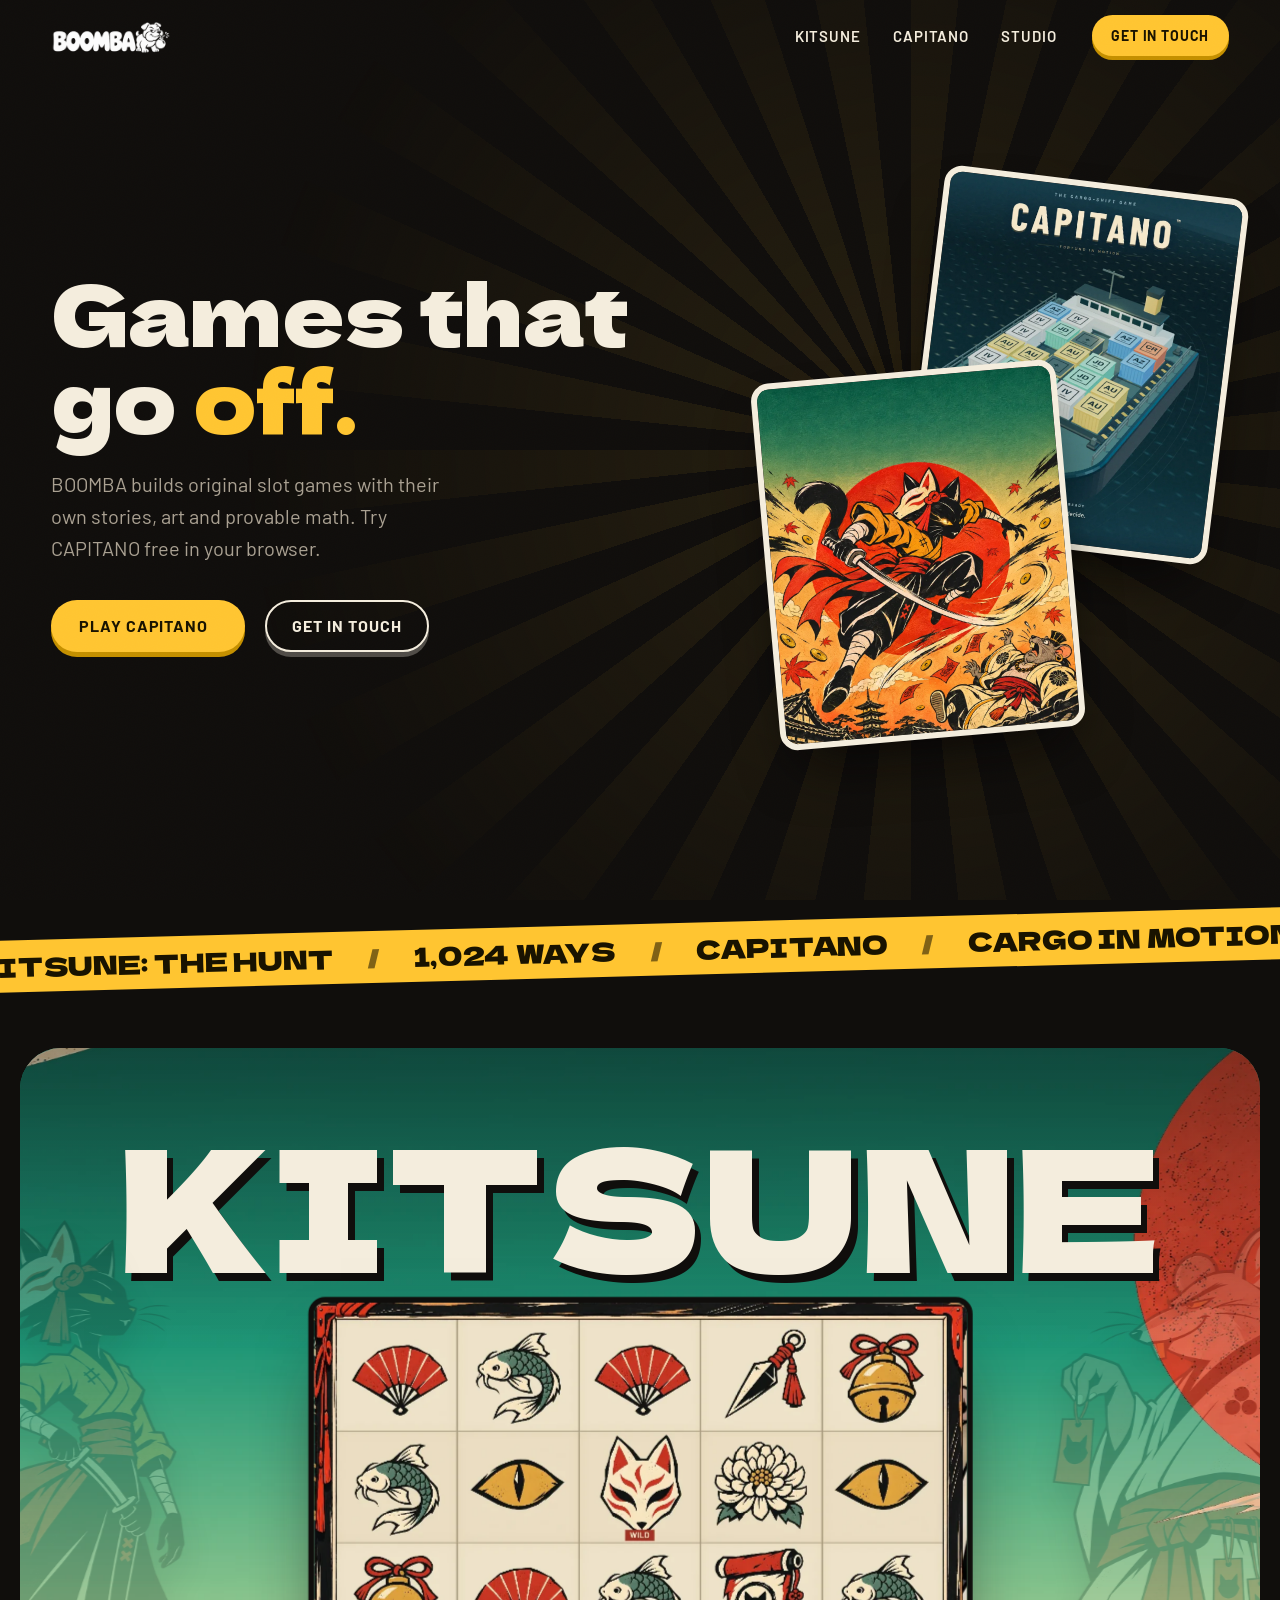
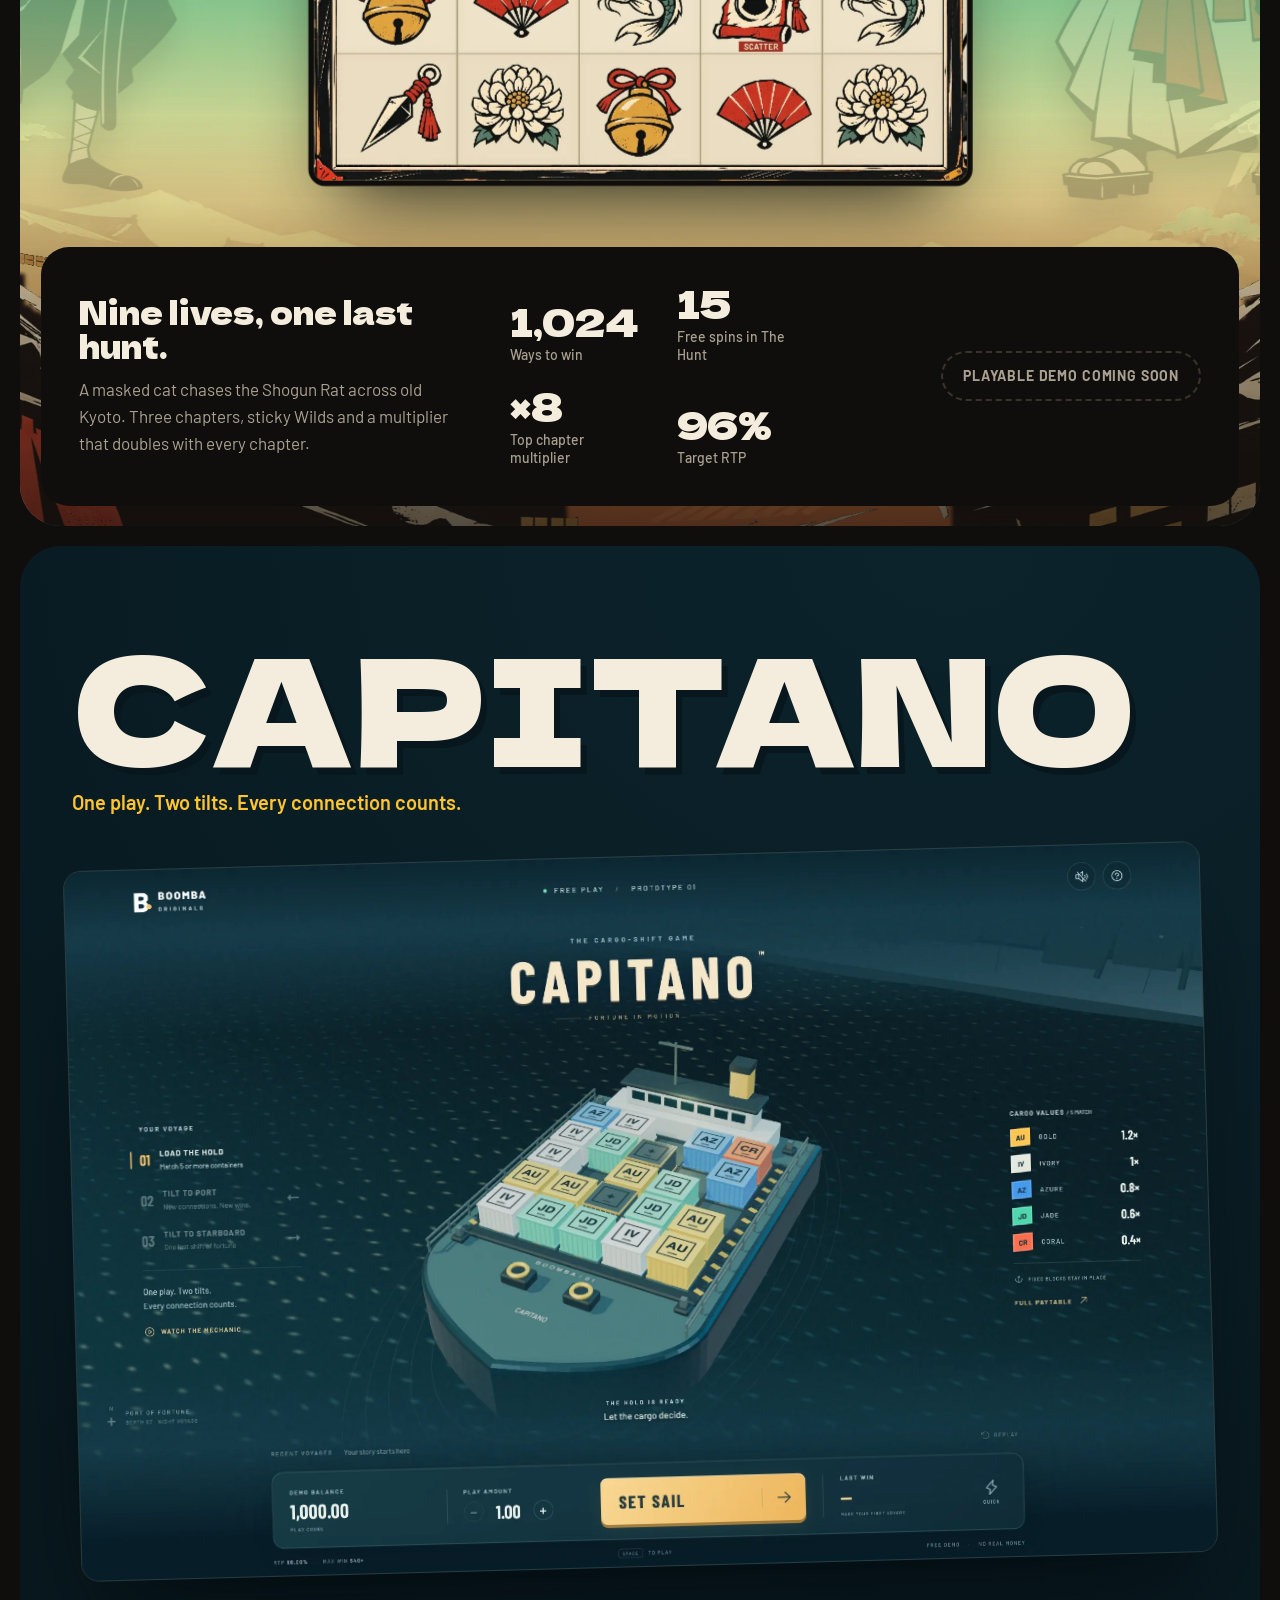
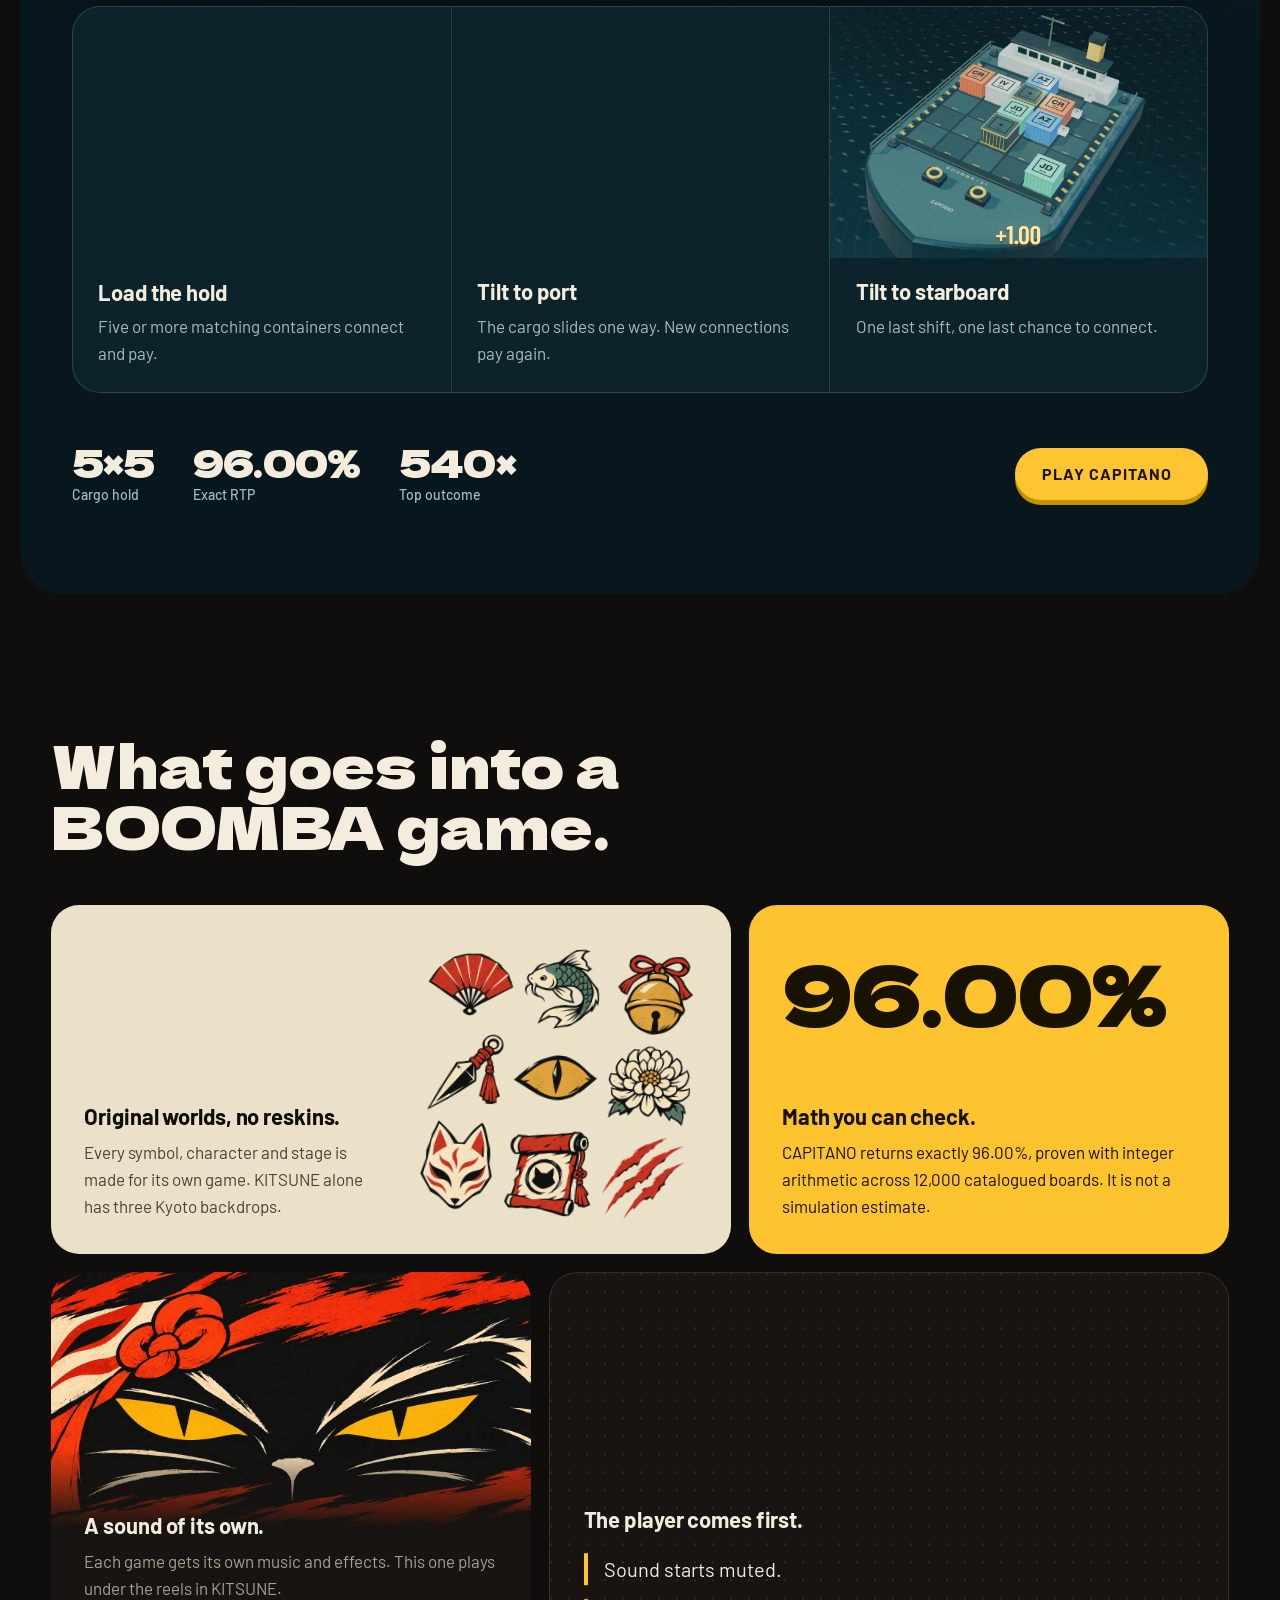
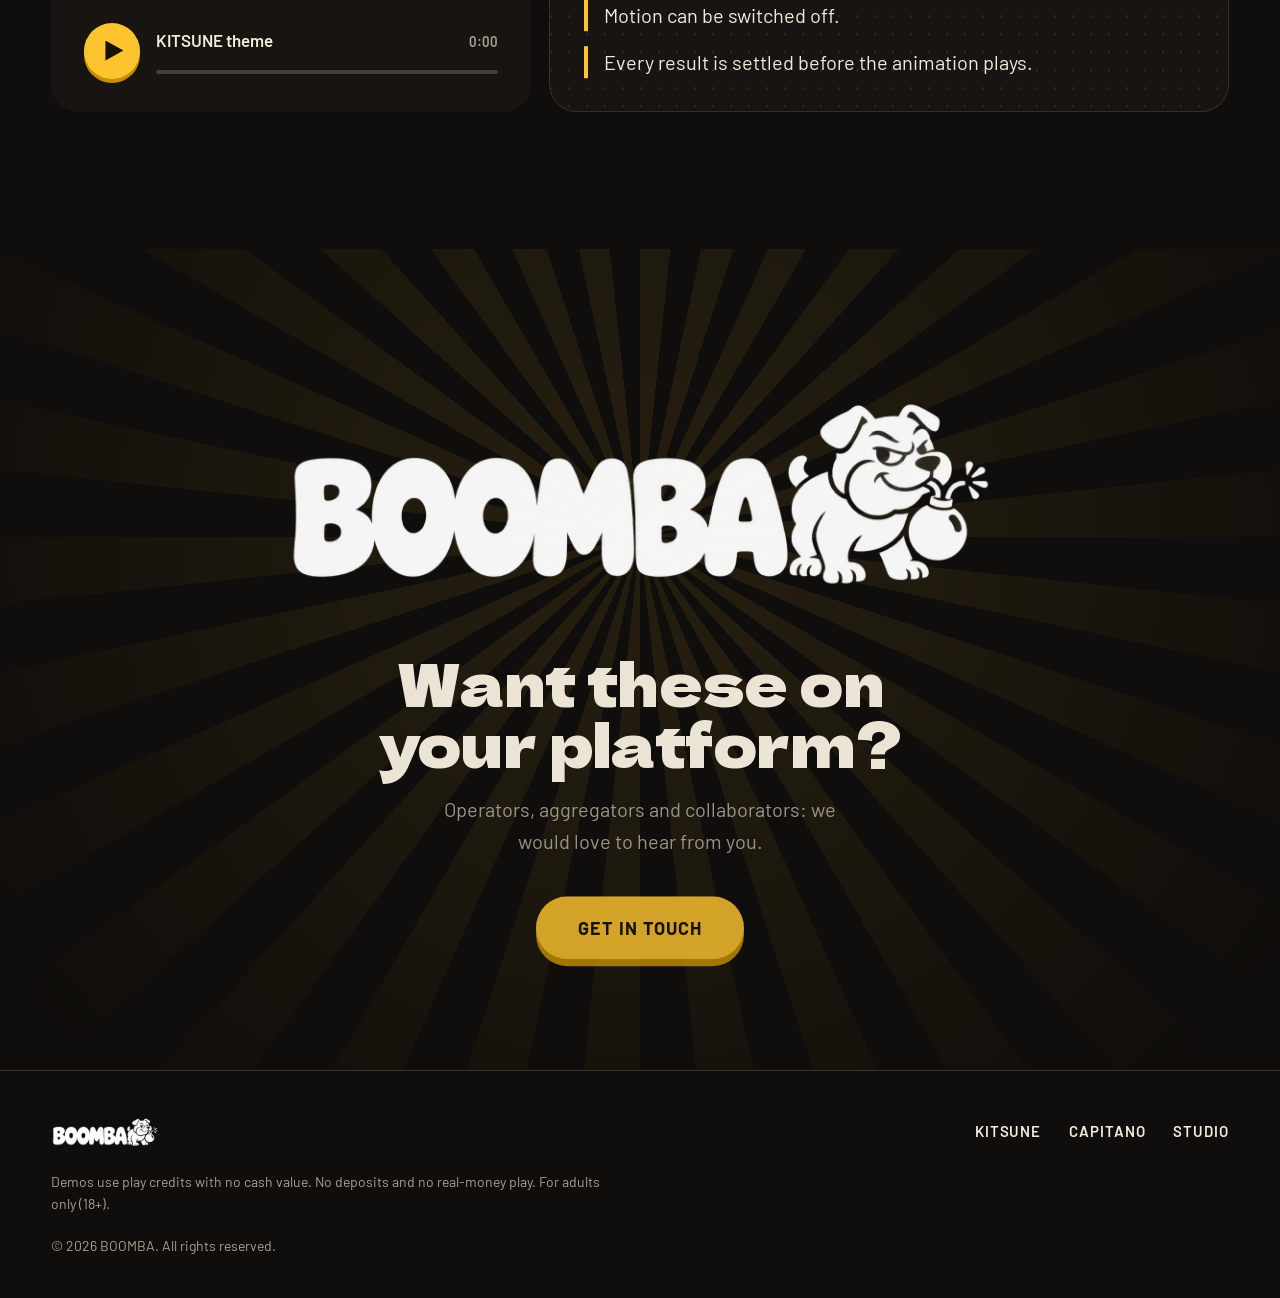
==== index.html @ a44fb2cc "feat: publish BOOMBA studio site" ====
<!doctype html>
<html lang="en">
  <head>
    <meta charset="UTF-8" />
    <meta name="viewport" content="width=device-width, initial-scale=1, viewport-fit=cover" />
    <meta name="theme-color" content="#100e0c" />
    <meta name="color-scheme" content="dark" />
    <title>BOOMBA | Games that go off</title>
    <meta
      name="description"
      content="BOOMBA builds original slot games with their own stories, art and provable math. Play the CAPITANO demo free."
    />
    <meta property="og:type" content="website" />
    <meta property="og:site_name" content="BOOMBA" />
    <meta property="og:title" content="BOOMBA | Games that go off" />
    <meta
      property="og:description"
      content="Original slot games with their own stories, art and provable math. Play the CAPITANO demo free."
    />
    <meta property="og:url" content="https://boombaplay.com/" />
    <meta property="og:image" content="https://boombaplay.com/og.jpg" />
    <meta property="og:image:width" content="1200" />
    <meta property="og:image:height" content="630" />
    <meta property="og:image:alt" content="BOOMBA: Games that go off. Posters for KITSUNE and CAPITANO." />
    <meta name="twitter:card" content="summary_large_image" />
    <link rel="canonical" href="https://boombaplay.com/" />
    <script type="application/ld+json">
      {
        "@context": "https://schema.org",
        "@type": "Organization",
        "name": "BOOMBA",
        "url": "https://boombaplay.com/",
        "logo": "https://boombaplay.com/apple-touch-icon.png",
        "description": "Game studio building original slot games."
      }
    </script>
    <link rel="icon" type="image/png" href="./favicon.png" />
    <link rel="apple-touch-icon" href="./apple-touch-icon.png" />
    <script type="module" crossorigin src="./assets/index-CpXJSJFy.js"></script>
    <link rel="stylesheet" crossorigin href="./assets/index-n6EoSQ8j.css">
  </head>
  <body>
    <a class="skip-link" href="#main">Skip to content</a>
    <div class="nav-sentinel" data-nav-sentinel aria-hidden="true"></div>

    <header class="nav" data-nav>
      <div class="nav__inner">
        <a class="nav__brand" href="#top" aria-label="BOOMBA, back to top">
          <img src="./assets/boomba-logo-sm-Dj_3wAxK.webp" width="560" height="187" alt="" />
        </a>
        <nav class="nav__links" id="nav-links" aria-label="Primary" data-nav-links>
          <a href="#kitsune">KITSUNE</a>
          <a href="#capitano">CAPITANO</a>
          <a href="#studio">Studio</a>
        </nav>
        <a class="btn btn--accent btn--sm nav__cta" href="#contact">Get in touch</a>
        <button
          class="nav__toggle"
          type="button"
          aria-expanded="false"
          aria-controls="nav-links"
          data-nav-toggle
        >
          Menu
        </button>
      </div>
    </header>

    <main id="main">
      <section class="hero" id="top" data-hero>
        <div class="hero__burst" aria-hidden="true"></div>
        <div class="hero__inner">
          <div class="hero__copy">
            <h1 class="hero__title">
              <span class="hero__line">Games that</span>
              <span class="hero__line">go <span class="hero__pop">off.</span></span>
            </h1>
            <p class="hero__sub">
              BOOMBA builds original slot games with their own stories, art and provable math. Try CAPITANO
              free in your browser.
            </p>
            <div class="hero__actions">
              <a class="btn btn--accent" href="./play/capitano.html" target="_blank" rel="noopener" data-demo>
                Play CAPITANO<span class="visually-hidden"> (opens in a new tab)</span>
              </a>
              <a class="btn btn--ghost" href="#contact">Get in touch</a>
            </div>
          </div>

          <div class="hero__stack">
            <div class="poster poster--back" data-depth="24">
              <a class="poster__card" href="#capitano">
                <img
                  src="./assets/capitano-poster-CdlWxH0p.webp"
                  width="960"
                  height="1140"
                  alt="CAPITANO title screen: a cargo ship loaded with coloured containers"
                />
              </a>
            </div>
            <div class="poster poster--front" data-depth="-14">
              <a class="poster__card" href="#kitsune">
                <img
                  src="./assets/kitsune-poster-7y21CAEL.webp"
                  width="900"
                  height="1206"
                  alt="KITSUNE key art: a masked cat ninja leaping at the Shogun Rat"
                  fetchpriority="high"
                />
              </a>
            </div>
          </div>
        </div>
      </section>

      <div class="tape" aria-hidden="true">
        <div class="tape__track">
          <span>KITSUNE: The Hunt</span><span class="tape__sep">/</span> <span>1,024 ways</span
          ><span class="tape__sep">/</span> <span>CAPITANO</span><span class="tape__sep">/</span>
          <span>Cargo in motion</span><span class="tape__sep">/</span> <span>Free demo</span
          ><span class="tape__sep">/</span> <span>No real money</span><span class="tape__sep">/</span>
          <span>KITSUNE: The Hunt</span><span class="tape__sep">/</span> <span>1,024 ways</span
          ><span class="tape__sep">/</span> <span>CAPITANO</span><span class="tape__sep">/</span>
          <span>Cargo in motion</span><span class="tape__sep">/</span> <span>Free demo</span
          ><span class="tape__sep">/</span> <span>No real money</span><span class="tape__sep">/</span>
        </div>
      </div>

      <section class="panel duel" id="kitsune" aria-labelledby="kitsune-title" data-duel>
        <img
          class="duel__bg"
          data-duel-bg
          src="./assets/kitsune-rooftops-HgfJ6Gmw.webp"
          width="2688"
          height="1520"
          alt=""
          loading="lazy"
          decoding="async"
        />
        <div class="duel__inner">
          <h2 class="duel__title" id="kitsune-title">KITSUNE</h2>

          <div class="duel__arena">
            <img
              class="duel__fighter duel__fighter--cat"
              data-duel-cat
              src="./assets/kitsune-cat-CVyQRSZG.webp"
              width="1020"
              height="1536"
              alt="A black cat in a fox mask with one paw on a sheathed katana"
              loading="lazy"
              decoding="async"
            />
            <img
              class="duel__board"
              data-duel-board
              src="./assets/kitsune-reels-ofip0s0e.webp"
              width="1245"
              height="912"
              alt="KITSUNE reels: a five by four grid of fans, koi, bells, kunai, chrysanthemums and a fox mask Wild"
              loading="lazy"
              decoding="async"
            />
            <img
              class="duel__fighter duel__fighter--rat"
              data-duel-rat
              src="./assets/kitsune-rat-JA20Vm4g.webp"
              width="1020"
              height="1536"
              alt="The Shogun Rat in white robes, holding a fan and a stolen talisman"
              loading="lazy"
              decoding="async"
            />
          </div>

          <div class="duel__copy">
            <div class="duel__story">
              <p class="duel__tag">Nine lives, one last hunt.</p>
              <p class="duel__body">
                A masked cat chases the Shogun Rat across old Kyoto. Three chapters, sticky Wilds and a
                multiplier that doubles with every chapter.
              </p>
            </div>
            <dl class="facts">
              <div class="fact">
                <dt>Ways to win</dt>
                <dd>1,024</dd>
              </div>
              <div class="fact">
                <dt>Free spins in The Hunt</dt>
                <dd>15</dd>
              </div>
              <div class="fact">
                <dt>Top chapter multiplier</dt>
                <dd>&times;8</dd>
              </div>
              <div class="fact">
                <dt>Target RTP</dt>
                <dd>96%</dd>
              </div>
            </dl>
            <!-- The KITSUNE demo is withheld until its display fonts are licensed; see scripts/assemble-site.ts. -->
            <p class="duel__soon">Playable demo coming soon</p>
          </div>
        </div>
      </section>

      <section class="panel cargo" id="capitano" aria-labelledby="capitano-title">
        <div class="cargo__inner">
          <header class="cargo__head">
            <h2 class="cargo__title" id="capitano-title">CAPITANO</h2>
            <p class="cargo__tag">One play. Two tilts. Every connection counts.</p>
          </header>

          <figure class="cargo__screen" data-rock>
            <img
              src="./assets/capitano-play-D4RAH_pr.webp"
              width="2000"
              height="1250"
              alt="CAPITANO game screen: a cargo ship carrying a five by five grid of coloured containers"
              loading="lazy"
              decoding="async"
            />
          </figure>

          <ol class="route" data-reveal>
            <li class="route__stop">
              <img
                src="./assets/capitano-load-Ca8-J8Dy.webp"
                width="1260"
                height="840"
                alt="CAPITANO after loading: the hold full of coloured containers"
                loading="lazy"
                decoding="async"
              />
              <div class="route__text">
                <h3>Load the hold</h3>
                <p>Five or more matching containers connect and pay.</p>
              </div>
            </li>
            <li class="route__stop">
              <img
                src="./assets/capitano-port-DysAyyCK.webp"
                width="1260"
                height="840"
                alt="CAPITANO tilted to port: the remaining containers have slid to one side"
                loading="lazy"
                decoding="async"
              />
              <div class="route__text">
                <h3>Tilt to port</h3>
                <p>The cargo slides one way. New connections pay again.</p>
              </div>
            </li>
            <li class="route__stop">
              <img
                src="./assets/capitano-starboard-Dx4o3IVy.webp"
                width="1260"
                height="840"
                alt="CAPITANO tilted to starboard: the containers have slid to the other side"
                loading="lazy"
                decoding="async"
              />
              <div class="route__text">
                <h3>Tilt to starboard</h3>
                <p>One last shift, one last chance to connect.</p>
              </div>
            </li>
          </ol>

          <div class="cargo__foot">
            <dl class="facts">
              <div class="fact">
                <dt>Cargo hold</dt>
                <dd>5&times;5</dd>
              </div>
              <div class="fact">
                <dt>Exact RTP</dt>
                <dd>96.00%</dd>
              </div>
              <div class="fact">
                <dt>Top outcome</dt>
                <dd>540&times;</dd>
              </div>
            </dl>
            <a class="btn btn--accent" href="./play/capitano.html" target="_blank" rel="noopener" data-demo>
              Play CAPITANO<span class="visually-hidden"> (opens in a new tab)</span>
            </a>
          </div>
        </div>
      </section>

      <section class="studio" id="studio" aria-labelledby="studio-title">
        <div class="studio__inner">
          <h2 class="section-title" id="studio-title" data-reveal>What goes into a BOOMBA game.</h2>

          <div class="bento">
            <article class="cell cell--worlds" data-reveal>
              <div class="cell__text">
                <h3>Original worlds, no reskins.</h3>
                <p>
                  Every symbol, character and stage is made for its own game. KITSUNE alone has three Kyoto
                  backdrops.
                </p>
              </div>
              <img
                class="cell__art"
                src="./assets/kitsune-symbols-BleeSr_m.webp"
                width="1152"
                height="1152"
                alt="Nine KITSUNE symbols: fan, koi, bell, kunai, cat eye, chrysanthemum, fox mask, scroll and claw marks"
                loading="lazy"
                decoding="async"
              />
            </article>

            <article class="cell cell--math" data-reveal>
              <p class="cell__figure">96.00%</p>
              <h3>Math you can check.</h3>
              <p>
                CAPITANO returns exactly 96.00%, proven with integer arithmetic across 12,000 catalogued
                boards. It is not a simulation estimate.
              </p>
            </article>

            <article class="cell cell--sound" data-reveal>
              <img
                class="cell__bg"
                src="./assets/kitsune-eyes-TnIhPaSi.webp"
                width="1600"
                height="686"
                alt=""
                loading="lazy"
                decoding="async"
              />
              <div class="cell__text">
                <h3>A sound of its own.</h3>
                <p>Each game gets its own music and effects. This one plays under the reels in KITSUNE.</p>
                <div class="player" data-player data-state="idle">
                  <button
                    class="player__toggle"
                    type="button"
                    aria-label="Play the KITSUNE theme"
                    data-player-toggle
                  >
                    <span class="player__glyph" aria-hidden="true"></span>
                  </button>
                  <div class="player__meta">
                    <span>KITSUNE theme</span>
                    <span class="player__time" data-player-time>0:00</span>
                  </div>
                  <div class="player__bar" aria-hidden="true">
                    <span class="player__fill" data-player-fill></span>
                  </div>
                </div>
                <p class="visually-hidden" role="status" data-player-status></p>
              </div>
            </article>

            <article class="cell cell--player" data-reveal>
              <h3>The player comes first.</h3>
              <ul class="pledges">
                <li>Sound starts muted.</li>
                <li>Motion can be switched off.</li>
                <li>Every result is settled before the animation plays.</li>
              </ul>
            </article>
          </div>
        </div>
      </section>

      <section class="contact" id="contact" aria-labelledby="contact-title">
        <div class="contact__burst" aria-hidden="true"></div>
        <div class="contact__inner">
          <img
            class="contact__logo"
            src="./assets/boomba-logo-Bvv2R9Ec.webp"
            width="1500"
            height="500"
            alt="BOOMBA"
            loading="lazy"
            decoding="async"
            data-reveal
          />
          <h2 class="contact__title" id="contact-title" data-reveal>Want these on your platform?</h2>
          <p class="contact__sub" data-reveal>
            Operators, aggregators and collaborators: we would love to hear from you.
          </p>
          <!-- TODO: add the studio address after "mailto:" once the domain mailbox exists. -->
          <a class="btn btn--accent btn--lg" href="mailto:?subject=Hello%20BOOMBA" data-reveal
            >Get in touch</a
          >
        </div>
      </section>
    </main>

    <footer class="footer">
      <div class="footer__inner">
        <img
          class="footer__logo"
          src="./assets/boomba-logo-sm-Dj_3wAxK.webp"
          width="560"
          height="187"
          alt="BOOMBA"
          loading="lazy"
          decoding="async"
        />
        <nav class="footer__links" aria-label="Footer">
          <a href="#kitsune">KITSUNE</a>
          <a href="#capitano">CAPITANO</a>
          <a href="#studio">Studio</a>
        </nav>
        <p class="footer__legal">
          Demos use play credits with no cash value. No deposits and no real-money play. For adults only
          (18+).
        </p>
        <p class="footer__copy">&copy; 2026 BOOMBA. All rights reserved.</p>
      </div>
    </footer>

    <dialog class="age-gate" aria-labelledby="age-gate-title" data-age-gate>
      <form class="age-gate__body" method="dialog">
        <h2 class="age-gate__title" id="age-gate-title">Are you 18 or older?</h2>
        <p>
          The demos are slot games. They use play credits only, with no deposits and no cash prizes, but they
          are made for adults.
        </p>
        <div class="age-gate__actions">
          <button class="btn btn--accent" value="yes" data-age-confirm>Yes, I am 18+</button>
          <button class="btn btn--ghost" value="no">No, go back</button>
        </div>
      </form>
    </dialog>

  </body>
</html>
---- assets/index-n6EoSQ8j.css ----
@font-face{font-family:Dela Gothic One;font-style:normal;font-display:swap;font-weight:400;src:url(./dela-gothic-one-latin-400-normal-AgyGD05y.woff2)format("woff2"),url(./dela-gothic-one-latin-400-normal-qxqiosUh.woff)format("woff")}@font-face{font-family:Barlow;font-style:normal;font-display:swap;font-weight:400;src:url(./barlow-latin-400-normal-qiz4-Cze.woff2)format("woff2"),url(./barlow-latin-400-normal-fsAxiSwU.woff)format("woff")}@font-face{font-family:Barlow;font-style:normal;font-display:swap;font-weight:500;src:url(./barlow-latin-500-normal-BPAOfeC8.woff2)format("woff2"),url(./barlow-latin-500-normal-C1h8hMer.woff)format("woff")}@font-face{font-family:Barlow;font-style:normal;font-display:swap;font-weight:600;src:url(./barlow-latin-600-normal-DILqtrty.woff2)format("woff2"),url(./barlow-latin-600-normal-CNwfPWQD.woff)format("woff")}@font-face{font-family:Barlow;font-style:normal;font-display:swap;font-weight:700;src:url(./barlow-latin-700-normal-A9pxMQ4z.woff2)format("woff2"),url(./barlow-latin-700-normal-__SGTsZ1.woff)format("woff")}:root{--lightningcss-light: ;--lightningcss-dark:initial;color-scheme:dark;--ink-950:#100e0c;--ink-900:#181512;--ink-800:#231f1a;--ink-700:#39332b;--paper:#f4eddd;--paper-deep:#ece2c9;--muted:#a9a091;--accent:#ffc531;--accent-deep:#c48f00;--on-accent:#191300;--cargo-950:#07171d;--cargo-900:#0c232b;--cargo-line:#b9d6d72e;--cargo-muted:#a3bcc2;--font-display:"Dela Gothic One", "Arial Black", Impact, sans-serif;--font-body:Barlow, "Helvetica Neue", Arial, sans-serif;--text-hero:clamp(2.75rem, 1rem + 5.4vw, 5.9rem);--text-title:clamp(2.5rem, 1rem + 6vw, 6.5rem);--text-section:clamp(2rem, 1.2rem + 3.2vw, 3.75rem);--text-lead:clamp(1.0625rem, 1rem + .35vw, 1.25rem);--text-body:1.0625rem;--text-small:.875rem;--radius-panel:clamp(24px, 3.2vw, 44px);--radius-card:28px;--radius-media:18px;--radius-pill:999px;--gutter:clamp(16px, 4vw, 56px);--max-width:1320px;--space-section:clamp(4.5rem, 3rem + 7vw, 9rem);--nav-height:72px;--ease-out:cubic-bezier(.16, 1, .3, 1);--duration-fast:.16s;--duration-normal:.32s;--z-raised:2;--z-menu:40;--z-nav:50;--z-grain:60;--z-skip:70}*,:before,:after{box-sizing:border-box}html{scroll-behavior:smooth;scroll-padding-top:calc(var(--nav-height) + 12px);-webkit-text-size-adjust:100%}body{background:var(--ink-950);min-height:100dvh;color:var(--paper);font-family:var(--font-body);font-size:var(--text-body);-webkit-font-smoothing:antialiased;text-rendering:optimizelegibility;margin:0;line-height:1.6}body:after{content:"";z-index:var(--z-grain);pointer-events:none;opacity:.07;mix-blend-mode:soft-light;background-image:url("data:image/svg+xml,%3Csvg xmlns='http://www.w3.org/2000/svg' width='220' height='220'%3E%3Cfilter id='n'%3E%3CfeTurbulence type='fractalNoise' baseFrequency='0.9' numOctaves='2' stitchTiles='stitch'/%3E%3C/filter%3E%3Crect width='100%25' height='100%25' filter='url(%23n)'/%3E%3C/svg%3E");position:fixed;inset:0}main{overflow-x:clip}img{max-width:100%;height:auto;display:block}h1,h2,h3,p,dl,dd,ol,ul,figure{margin:0}ol,ul{padding:0;list-style:none}h1,h2{font-family:var(--font-display);letter-spacing:-.01em;text-wrap:balance;font-weight:400;line-height:1.02}h3{font-family:var(--font-body);letter-spacing:-.005em;font-size:1.375rem;font-weight:700;line-height:1.2}a{color:inherit}:focus-visible{outline:3px solid var(--accent);outline-offset:3px;border-radius:6px}::selection{background:var(--accent);color:var(--on-accent)}.visually-hidden{clip-path:inset(50%);white-space:nowrap;width:1px;height:1px;position:absolute;overflow:hidden}.skip-link{z-index:var(--z-skip);border-radius:var(--radius-pill);background:var(--accent);color:var(--on-accent);padding:.75em 1.25em;font-weight:700;text-decoration:none;position:fixed;top:12px;left:12px;transform:translateY(-200%)}.skip-link:focus-visible{transform:none}.panel{border-radius:var(--radius-panel);isolation:isolate;margin-inline:clamp(8px,1.6vw,24px);position:relative;overflow:clip}.section-title{font-size:var(--text-section);max-width:16ch}@media (prefers-reduced-motion:reduce){html{scroll-behavior:auto}*,:before,:after{transition-duration:.01ms!important;animation-duration:.01ms!important;animation-iteration-count:1!important}}.btn{--btn-edge:5px;border-radius:var(--radius-pill);font-family:var(--font-body);letter-spacing:.06em;text-transform:uppercase;white-space:nowrap;cursor:pointer;transition:translate var(--duration-fast) var(--ease-out), box-shadow var(--duration-fast) var(--ease-out), background-color var(--duration-fast) var(--ease-out);border:2px solid #0000;justify-content:center;align-items:center;gap:.55em;padding:1em 1.6em;font-size:1rem;font-weight:700;line-height:1;text-decoration:none;display:inline-flex}.btn--accent{background:var(--accent);color:var(--on-accent);box-shadow:0 var(--btn-edge) 0 var(--accent-deep)}.btn--ghost{border-color:var(--paper);color:var(--paper);box-shadow:0 var(--btn-edge) 0 #f4eddd47;background:0 0}.btn--sm{--btn-edge:4px;padding:.8em 1.25em;font-size:.875rem}.btn--lg{--btn-edge:7px;padding:1.15em 2.2em;font-size:1.125rem}@media (hover:hover){.btn:hover{translate:0 -2px}.btn--accent:hover{box-shadow:0 calc(var(--btn-edge) + 2px) 0 var(--accent-deep)}.btn--ghost:hover{box-shadow:0 calc(var(--btn-edge) + 2px) 0 #f4eddd47;background:#f4eddd14}}.btn:active{translate:0 calc(var(--btn-edge) - 1px);box-shadow:0 1px 0 var(--accent-deep)}.btn--ghost:active{box-shadow:0 1px #f4eddd47}.facts{flex-wrap:wrap;gap:1.25rem clamp(1.25rem,3vw,2.75rem);display:flex}.fact{flex-direction:column-reverse;gap:.35rem;display:flex}.fact dd{font-family:var(--font-display);letter-spacing:-.02em;font-size:clamp(1.625rem,1.2rem + 1.4vw,2.5rem);line-height:1}.fact dt{max-width:14ch;color:var(--muted);font-size:var(--text-small);font-weight:500;line-height:1.3}.hero__burst,.contact__burst{aspect-ratio:1;pointer-events:none;background:repeating-conic-gradient(from 0deg, #ffc53116 0 6deg, transparent 6deg 12deg);animation:140s linear infinite burst-spin;position:absolute;-webkit-mask-image:radial-gradient(closest-side,#000 15%,#0000 100%);mask-image:radial-gradient(closest-side,#000 15%,#0000 100%)}@keyframes burst-spin{to{rotate:360deg}}.nav-sentinel{width:1px;height:32px;position:absolute;top:0;left:0}.nav{z-index:var(--z-nav);height:var(--nav-height);transition:background-color var(--duration-normal) var(--ease-out), border-color var(--duration-normal) var(--ease-out);border-bottom:1px solid #0000;position:fixed;inset:0 0 auto}.nav.is-stuck,.nav[data-open]{border-bottom-color:var(--ink-700);-webkit-backdrop-filter:blur(14px);background:#100e0ce6}.nav__inner{height:100%;max-width:var(--max-width);padding-inline:var(--gutter);align-items:center;gap:1rem;margin-inline:auto;display:flex}.nav__brand{border-radius:8px;flex:none}.nav__brand img{width:auto;height:40px}.nav__links{gap:clamp(1.25rem,2.5vw,2.25rem);margin-left:auto;display:flex}.nav__links a,.footer__links a{letter-spacing:.06em;text-transform:uppercase;padding-block:.5rem;font-size:.9375rem;font-weight:600;text-decoration:none;position:relative}.nav__links a:after,.footer__links a:after{content:"";background:var(--accent);transform-origin:0;height:2px;transition:scale var(--duration-normal) var(--ease-out);position:absolute;inset:auto 0 .2rem;scale:0 1}@media (hover:hover){.nav__links a:hover:after,.footer__links a:hover:after{scale:1}}.nav__cta{margin-left:clamp(.25rem,1.5vw,1.25rem)}.nav__toggle{border:2px solid var(--ink-700);border-radius:var(--radius-pill);min-width:5.25rem;height:44px;color:var(--paper);font-family:var(--font-body);letter-spacing:.06em;text-transform:uppercase;cursor:pointer;background:0 0;place-items:center;padding:0 1rem;font-size:.875rem;font-weight:700;display:none}@media (width<=820px){.nav__links{z-index:var(--z-menu);padding:.25rem var(--gutter) 1.5rem;border-bottom:1px solid var(--ink-700);background:var(--ink-950);visibility:hidden;opacity:0;transition:opacity var(--duration-normal) var(--ease-out), translate var(--duration-normal) var(--ease-out), visibility 0s linear var(--duration-normal);flex-direction:column;gap:0;margin:0;position:absolute;inset:100% 0 auto;translate:0 -8px}.nav[data-open] .nav__links{visibility:visible;opacity:1;transition-delay:0s;translate:0}.nav__links a{border-bottom:1px solid var(--ink-800);font-family:var(--font-display);letter-spacing:0;text-transform:none;padding-block:1rem;font-size:1.625rem;font-weight:400}.nav__links a:after{content:none}.nav__cta{margin-left:auto}.nav__toggle{visibility:hidden;display:grid}.js .nav__toggle{visibility:visible}}@media (width<=400px){.nav__cta{display:none}.nav__toggle{margin-left:auto}}.hero{min-height:100dvh;padding-block:calc(var(--nav-height) + 24px) clamp(3rem, 6vw, 5rem);align-items:center;display:grid;position:relative;overflow:clip}.hero__burst{width:min(150vmin,1500px);top:50%;right:-34vmin;translate:0 -50%}.hero__inner{width:100%;max-width:var(--max-width);padding-inline:var(--gutter);grid-template-columns:minmax(0,7fr) minmax(0,5fr);align-items:center;gap:clamp(2rem,5vw,5rem);margin-inline:auto;display:grid;position:relative}.hero__title{font-size:var(--text-hero)}.hero__line{animation:hero-rise .9s var(--ease-out) backwards;display:block}.hero__line:nth-child(2){animation-delay:80ms}.hero__pop{color:var(--accent)}.hero__sub{max-width:36ch;color:var(--muted);font-size:var(--text-lead);animation:hero-rise .9s var(--ease-out) .18s backwards;margin-top:1.75rem}.hero__actions{animation:hero-rise .9s var(--ease-out) .26s backwards;flex-wrap:wrap;gap:1.1rem 1.25rem;margin-top:2.25rem;display:flex}.hero__stack{aspect-ratio:5/6;justify-self:center;width:100%;max-width:520px;position:relative}.poster{width:66%;animation:poster-drop 1s var(--ease-out) backwards;position:absolute}.poster--back{animation-delay:.12s;top:0;right:0}.poster--front{z-index:var(--z-raised);animation-delay:.26s;bottom:0;left:0}.poster__card{aspect-ratio:5/6;border:6px solid var(--paper);border-radius:var(--radius-media);background:var(--ink-800);transition:rotate var(--duration-normal) var(--ease-out), translate var(--duration-normal) var(--ease-out);display:block;overflow:hidden;rotate:-5deg;box-shadow:0 32px 60px -22px #050403d9}.poster--back .poster__card{rotate:7deg}.poster__card img{object-fit:cover;width:100%;height:100%}@media (hover:hover){.poster__card:hover{translate:0 -10px;rotate:-2deg}.poster--back .poster__card:hover{rotate:4deg}}@keyframes hero-rise{0%{opacity:0;translate:0 28px}}@keyframes poster-drop{0%{opacity:0;translate:0 64px;scale:.92}}@media (width<=900px){.hero{min-height:0}.hero__inner{grid-template-columns:minmax(0,1fr);gap:3rem}.hero__title{font-size:clamp(2.25rem,11.8vw,5.5rem)}.hero__burst{top:auto;bottom:-30vmin;right:-50vmin;translate:none}.hero__stack{max-width:420px}}.tape{z-index:var(--z-raised);background:var(--accent);color:var(--on-accent);margin-block:clamp(.5rem,2vw,1.5rem) clamp(2.5rem,6vw,4.5rem);padding-block:.8rem;position:relative;overflow:hidden;rotate:-1.5deg;scale:1.04 1}.tape__track{width:max-content;font-family:var(--font-display);text-transform:uppercase;white-space:nowrap;align-items:center;font-size:clamp(1.0625rem,.9rem + .9vw,1.625rem);line-height:1;animation:38s linear infinite tape-run;display:flex}.tape__track>*{margin-right:clamp(1.25rem,2.5vw,2.25rem)}.tape__sep{opacity:.55}.tape:hover .tape__track{animation-play-state:paused}@keyframes tape-run{to{translate:-50%}}.duel{color:var(--paper);background:#1c6f5f;padding-block:clamp(3rem,6vw,5rem) clamp(8px,1.6vw,24px)}.duel__bg{z-index:-2;object-fit:cover;width:100%;height:100%;position:absolute;inset:0}.duel:after{content:"";z-index:-1;pointer-events:none;background:linear-gradient(#100e0c66,#0000 28% 62%,#100e0cb3);position:absolute;inset:0}.duel__inner{max-width:calc(var(--max-width) + 2 * var(--gutter));justify-items:center;margin-inline:auto;padding-inline:clamp(8px,1.6vw,24px);display:grid}.duel__title{letter-spacing:.01em;text-shadow:.04em .045em 0 var(--ink-950);font-size:clamp(3rem,.5rem + 12.5vw,13rem);line-height:.9}.duel__arena{width:min(100%,46vw + 120px,780px);margin-top:clamp(-1.25rem,-1.2vw,-.375rem);position:relative}.duel__board{border:6px solid var(--ink-950);border-radius:var(--radius-media);width:100%;position:relative;box-shadow:0 44px 80px -34px #100e0ce6}.duel__fighter{z-index:var(--z-raised);pointer-events:none;filter:drop-shadow(0 18px 16px #100e0c73);width:auto;max-width:none;height:112%;position:absolute;bottom:-4%}.duel__fighter--cat{margin-right:-14%;right:100%}.duel__fighter--rat{margin-left:-14%;left:100%}.duel__copy{z-index:var(--z-raised);border-radius:var(--radius-card);background:var(--ink-950);grid-template-columns:minmax(0,5fr) minmax(0,5fr) auto;align-items:center;gap:1.75rem clamp(1.5rem,3vw,3rem);width:100%;margin-top:clamp(2rem,5vw,4rem);padding:clamp(1.5rem,3vw,2.5rem);display:grid;position:relative}.duel__copy .facts{grid-template-columns:repeat(2,minmax(0,max-content));gap:1.5rem clamp(1.5rem,3vw,3rem);display:grid}.duel__tag{font-family:var(--font-display);font-size:clamp(1.375rem,1rem + 1.2vw,2rem);line-height:1.1}.duel__soon{border:2px dashed var(--ink-700);border-radius:var(--radius-pill);color:var(--muted);letter-spacing:.06em;text-transform:uppercase;white-space:nowrap;justify-self:start;padding:.85em 1.4em;font-size:.875rem;font-weight:700}.duel__body{max-width:44ch;color:var(--muted);margin-top:.75rem}@media (width<=1100px){.duel__copy{grid-template-columns:minmax(0,1fr) minmax(0,1fr)}.duel__soon{justify-self:start}}@media (width<=760px){.duel__arena{width:100%;margin-top:40vw}.duel__fighter{height:54vw;bottom:88%}.duel__fighter--cat{margin-right:0;left:-3%;right:auto}.duel__fighter--rat{margin-left:0;left:auto;right:-3%}.duel__copy{grid-template-columns:minmax(0,1fr)}}.cargo{background:radial-gradient(120% 70% at 75% 0%, var(--cargo-900), var(--cargo-950));margin-top:clamp(8px,1.6vw,24px);padding-block:clamp(3.5rem,7vw,6rem)}.cargo__inner{max-width:var(--max-width);padding-inline:var(--gutter);margin-inline:auto}.cargo__head{z-index:var(--z-raised);position:relative}.cargo__title{letter-spacing:.01em;text-shadow:.04em .045em 0 var(--cargo-950);font-size:clamp(2.25rem,11.6vw,10.5rem);line-height:.9}.cargo__tag{color:var(--accent);font-size:var(--text-lead);margin-top:1rem;font-weight:600}.cargo__screen{border:1px solid var(--cargo-line);border-radius:var(--radius-media);margin-top:clamp(1.5rem,3vw,2.5rem);overflow:hidden;box-shadow:0 50px 90px -40px #00080cf2}.cargo__screen img{width:100%}.route{border:1px solid var(--cargo-line);border-radius:var(--radius-card);background:var(--cargo-900);grid-template-columns:repeat(3,minmax(0,1fr));margin-top:clamp(1.5rem,3vw,2.5rem);display:grid;overflow:hidden}.route__stop+.route__stop{border-left:1px solid var(--cargo-line)}.route__stop img{aspect-ratio:3/2;object-fit:cover;width:100%}.route__text{padding:1.25rem clamp(1rem,2vw,1.75rem) 1.5rem}.route__text p{color:var(--cargo-muted);margin-top:.5rem}.cargo__foot{flex-wrap:wrap;justify-content:space-between;align-items:center;gap:1.75rem 2rem;margin-top:clamp(2rem,4vw,3.5rem);display:flex}.cargo__foot .fact dt{color:var(--cargo-muted)}@media (width<=760px){.route{grid-template-columns:minmax(0,1fr)}.route__stop+.route__stop{border-top:1px solid var(--cargo-line);border-left:0}}.studio{padding-block:var(--space-section)}.studio__inner{max-width:var(--max-width);padding-inline:var(--gutter);margin-inline:auto}.bento{grid-template-columns:repeat(12,minmax(0,1fr));gap:clamp(12px,1.4vw,20px);margin-top:clamp(2rem,4vw,3.5rem);display:grid}.cell{border-radius:var(--radius-card);isolation:isolate;flex-direction:column;justify-content:flex-end;min-height:340px;padding:clamp(1.5rem,2.6vw,2.5rem);display:flex;position:relative;overflow:hidden}.cell p{max-width:42ch;margin-top:.6rem}.cell--worlds{background:var(--paper-deep);color:var(--ink-950);flex-direction:row;grid-column:span 7;align-items:flex-end;gap:clamp(1rem,2vw,2rem)}.cell--worlds .cell__text{flex:46%}.cell--worlds p{color:#4b4337}.cell__art{flex:0 46%;align-self:center;width:46%;rotate:4deg}.cell--math{background:var(--accent);color:var(--on-accent);grid-column:span 5}.cell__figure{font-family:var(--font-display);letter-spacing:-.02em;margin:0 0 auto;font-size:clamp(3rem,1.6rem + 4.6vw,5.5rem);line-height:1}.cell--math h3{margin-top:1.5rem}.cell--sound{background:var(--ink-900);grid-column:span 5;min-height:440px}.cell__bg{z-index:-2;object-fit:cover;width:100%;height:58%;position:absolute;inset:0 0 auto}.cell--sound:after{content:"";z-index:-1;background:linear-gradient(to top, var(--ink-900) 42%, #18151200 60%);position:absolute;inset:0}.cell--sound p{color:var(--muted)}.cell--sound:has([data-state=playing]) .cell__bg{animation:2.4s ease-in-out infinite eyes-pulse}@keyframes eyes-pulse{50%{scale:1.05}}.cell--player{border:1px solid var(--ink-700);background-color:var(--ink-900);background-image:radial-gradient(circle at 1px 1px,#f4eddd1a 1.2px,#0000 0);background-size:18px 18px;grid-column:span 7}.pledges{gap:.9rem;margin-top:1.25rem;display:grid}.pledges li{border-left:4px solid var(--accent);font-size:var(--text-lead);padding-left:1rem}@media (width<=860px){.cell--worlds,.cell--math,.cell--sound,.cell--player{grid-column:1/-1}.cell--worlds{flex-direction:column-reverse;align-items:stretch}.cell__art{align-self:center;width:min(70%,320px)}}.player{grid-template-columns:auto minmax(0,1fr);align-items:center;gap:.5rem 1rem;margin-top:1.25rem;display:grid}.player__toggle{border-radius:var(--radius-pill);background:var(--accent);width:56px;height:56px;color:var(--on-accent);box-shadow:0 4px 0 var(--accent-deep);cursor:pointer;transition:translate var(--duration-fast) var(--ease-out), box-shadow var(--duration-fast) var(--ease-out);border:0;grid-row:span 2;place-items:center;padding:0;display:grid}.player__toggle:active{box-shadow:0 1px 0 var(--accent-deep);translate:0 3px}.player__glyph{clip-path:polygon(0 0,100% 50%,0 100%);background:currentColor;width:18px;height:20px;margin-left:4px}.player[data-state=playing] .player__glyph{clip-path:polygon(0 0,36% 0,36% 100%,0 100%,0 0,64% 0,100% 0,100% 100%,64% 100%,64% 0);margin-left:0}.player__meta{justify-content:space-between;align-items:baseline;gap:1rem;font-weight:600;display:flex}.player__time{color:var(--muted);font-size:var(--text-small);font-variant-numeric:tabular-nums}.player__bar{border-radius:var(--radius-pill);background:#f4eddd33;height:4px;overflow:hidden}.player__fill{background:var(--accent);transform-origin:0;width:100%;height:100%;display:block;transform:scaleX(0)}.contact{text-align:center;padding-block:clamp(4rem,9vw,8.5rem);position:relative;overflow:clip}.contact__burst{width:min(170vmin,1700px);top:50%;left:50%;translate:-50% -58%}.contact__inner{max-width:920px;padding-inline:var(--gutter);justify-items:center;gap:1.25rem;margin-inline:auto;display:grid;position:relative}.contact__logo{width:min(100%,720px);margin-bottom:clamp(.5rem,2vw,1.5rem)}.contact__title{font-size:var(--text-section)}.contact__sub{max-width:40ch;color:var(--muted);font-size:var(--text-lead)}.contact .btn{margin-top:1rem}.footer{padding-block:2.5rem calc(2.5rem + env(safe-area-inset-bottom));border-top:1px solid var(--ink-700)}.footer__inner{max-width:var(--max-width);padding-inline:var(--gutter);grid-template-columns:auto minmax(0,1fr);align-items:center;gap:1.25rem 2rem;margin-inline:auto;display:grid}.footer__logo{width:auto;height:36px}.footer__links{flex-wrap:wrap;justify-self:end;gap:.25rem 1.75rem;display:flex}.footer__legal,.footer__copy{max-width:72ch;color:var(--muted);font-size:var(--text-small);grid-column:1/-1}@media (width<=560px){.footer__inner{grid-template-columns:minmax(0,1fr)}.footer__links{justify-self:start}}.age-gate{border:1px solid var(--ink-700);border-radius:var(--radius-card);background:var(--ink-900);width:min(92vw,520px);color:var(--paper);padding:0;box-shadow:0 40px 90px -30px #050403e6}.age-gate::backdrop{-webkit-backdrop-filter:blur(6px);background:#100e0cc7}.age-gate[open]{animation:age-gate-in var(--duration-normal) var(--ease-out)}.age-gate__body{gap:1rem;padding:clamp(1.5rem,4vw,2.5rem);display:grid}.age-gate__title{font-size:clamp(1.625rem,1.2rem + 1.6vw,2.25rem)}.age-gate__body p{color:var(--muted)}.age-gate__actions{flex-wrap:wrap;gap:1rem;margin-top:.75rem;padding-bottom:6px;display:flex}@keyframes age-gate-in{0%{opacity:0;translate:0 16px;scale:.97}}
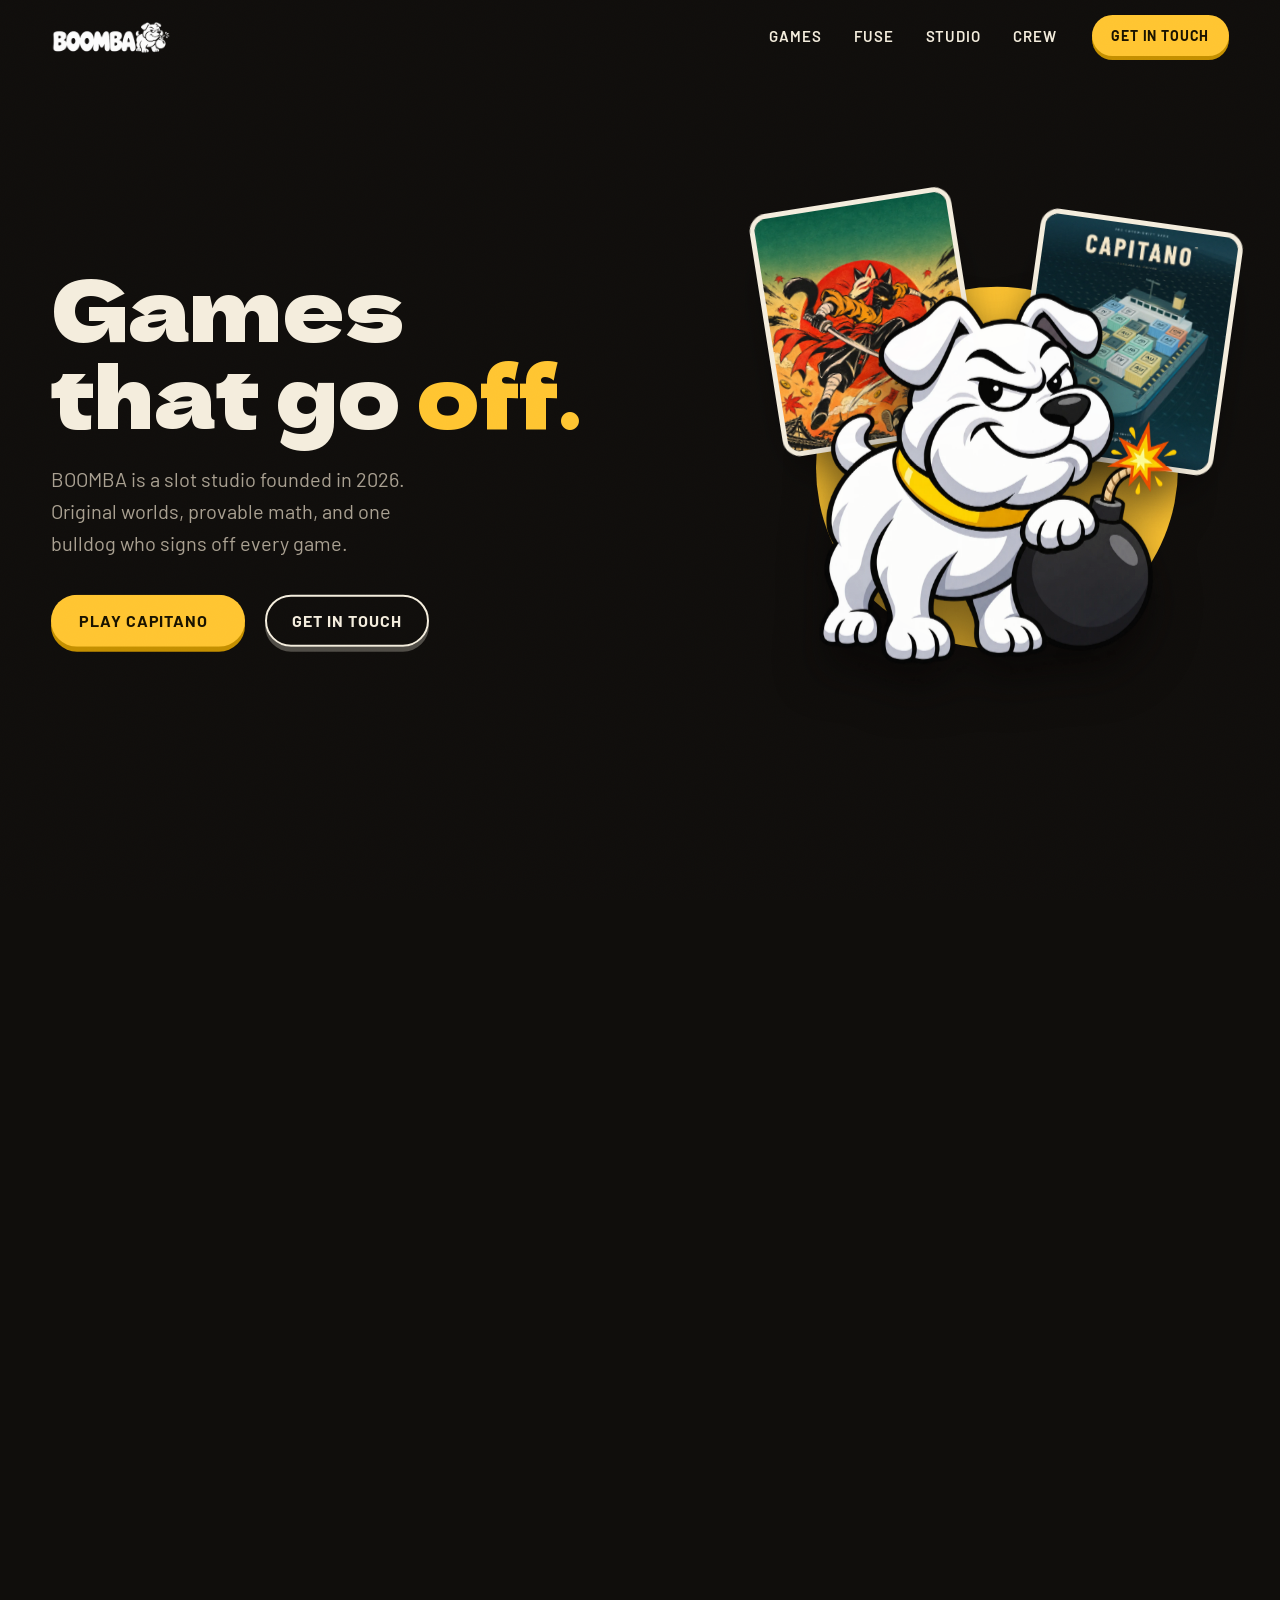
==== commit 80d15aa6: "feat: add Fuse mascot, studio story and new motion" ====
--- a/index.html
+++ b/index.html
@@ -34,12 +34,41 @@
         "description": "Game studio building original slot games."
       }
     </script>
+    <script>
+      // Marks scripted mode and skips the intro once it has played in this tab session.
+      (function (root) {
+        root.classList.add('js');
+        try {
+          if (sessionStorage.getItem('boomba:intro')) root.classList.add('intro-seen');
+        } catch (error) {
+          root.classList.add('intro-seen');
+        }
+      })(document.documentElement);
+    </script>
+    <noscript
+      ><style>.intro{display:none}</style></noscript
+    >
     <link rel="icon" type="image/png" href="./favicon.png" />
     <link rel="apple-touch-icon" href="./apple-touch-icon.png" />
-    <script type="module" crossorigin src="./assets/index-CpXJSJFy.js"></script>
-    <link rel="stylesheet" crossorigin href="./assets/index-n6EoSQ8j.css">
+    <script type="module" crossorigin src="./assets/index-BL38axQM.js"></script>
+    <link rel="stylesheet" crossorigin href="./assets/index-DghHY9Go.css">
   </head>
   <body>
+    <div class="intro" aria-hidden="true" data-intro>
+      <img
+        class="intro__logo"
+        src="./assets/boomba-logo-sm-Dj_3wAxK.webp"
+        width="560"
+        height="187"
+        alt=""
+        data-intro-logo
+      />
+      <div class="intro__fuse">
+        <span class="intro__burn" data-intro-burn></span>
+      </div>
+      <div class="intro__flash" data-intro-flash></div>
+    </div>
+
     <a class="skip-link" href="#main">Skip to content</a>
     <div class="nav-sentinel" data-nav-sentinel aria-hidden="true"></div>
 
@@ -49,9 +78,10 @@
           <img src="./assets/boomba-logo-sm-Dj_3wAxK.webp" width="560" height="187" alt="" />
         </a>
         <nav class="nav__links" id="nav-links" aria-label="Primary" data-nav-links>
-          <a href="#kitsune">KITSUNE</a>
-          <a href="#capitano">CAPITANO</a>
+          <a href="#games">Games</a>
+          <a href="#fuse">Fuse</a>
           <a href="#studio">Studio</a>
+          <a href="#crew">Crew</a>
         </nav>
         <a class="btn btn--accent btn--sm nav__cta" href="#contact">Get in touch</a>
         <button
@@ -66,357 +96,498 @@
       </div>
     </header>
 
-    <main id="main">
-      <section class="hero" id="top" data-hero>
-        <div class="hero__burst" aria-hidden="true"></div>
-        <div class="hero__inner">
-          <div class="hero__copy">
-            <h1 class="hero__title">
-              <span class="hero__line">Games that</span>
-              <span class="hero__line">go <span class="hero__pop">off.</span></span>
-            </h1>
-            <p class="hero__sub">
-              BOOMBA builds original slot games with their own stories, art and provable math. Try CAPITANO
-              free in your browser.
-            </p>
-            <div class="hero__actions">
-              <a class="btn btn--accent" href="./play/capitano.html" target="_blank" rel="noopener" data-demo>
-                Play CAPITANO<span class="visually-hidden"> (opens in a new tab)</span>
-              </a>
-              <a class="btn btn--ghost" href="#contact">Get in touch</a>
-            </div>
-          </div>
-
-          <div class="hero__stack">
-            <div class="poster poster--back" data-depth="24">
-              <a class="poster__card" href="#capitano">
+    <div id="smooth-wrapper">
+      <div id="smooth-content">
+        <main id="main">
+          <section class="hero" id="top" data-hero>
+            <div class="hero__inner">
+              <div class="hero__copy">
+                <h1 class="hero__title" data-hero-title>Games that go <span class="hero__pop">off.</span></h1>
+                <p class="hero__sub" data-hero-fade>
+                  BOOMBA is a slot studio founded in 2026. Original worlds, provable math, and one bulldog who
+                  signs off every game.
+                </p>
+                <div class="hero__actions" data-hero-fade>
+                  <a
+                    class="btn btn--accent"
+                    href="./play/capitano.html"
+                    target="_blank"
+                    rel="noopener"
+                    data-demo
+                  >
+                    Play CAPITANO<span class="visually-hidden"> (opens in a new tab)</span>
+                  </a>
+                  <a class="btn btn--ghost" href="#contact">Get in touch</a>
+                </div>
+              </div>
+
+              <div class="hero__stage">
+                <div class="hero__disc" data-hero-disc aria-hidden="true"></div>
+                <a class="poster poster--kitsune" href="#kitsune" data-hero-poster data-speed="1.08">
+                  <img
+                    src="./assets/kitsune-poster-7y21CAEL.webp"
+                    width="900"
+                    height="1206"
+                    alt="KITSUNE key art: a masked cat ninja leaping at the Shogun Rat"
+                  />
+                </a>
+                <a class="poster poster--capitano" href="#capitano" data-hero-poster data-speed="1.14">
+                  <img
+                    src="./assets/capitano-poster-CdlWxH0p.webp"
+                    width="960"
+                    height="1140"
+                    alt="CAPITANO title screen: a cargo ship loaded with coloured containers"
+                  />
+                </a>
                 <img
-                  src="./assets/capitano-poster-CdlWxH0p.webp"
-                  width="960"
-                  height="1140"
-                  alt="CAPITANO title screen: a cargo ship loaded with coloured containers"
-                />
-              </a>
-            </div>
-            <div class="poster poster--front" data-depth="-14">
-              <a class="poster__card" href="#kitsune">
-                <img
-                  src="./assets/kitsune-poster-7y21CAEL.webp"
-                  width="900"
-                  height="1206"
-                  alt="KITSUNE key art: a masked cat ninja leaping at the Shogun Rat"
+                  class="hero__fuse"
+                  data-hero-fuse
+                  src="./assets/fuse-hero-C8o7U7Hg.webp"
+                  width="1100"
+                  height="1375"
+                  alt="Fuse, the BOOMBA bulldog, with one paw on a lit cartoon bomb"
                   fetchpriority="high"
                 />
-              </a>
+              </div>
             </div>
+          </section>
+
+          <section class="manifesto" aria-label="How BOOMBA started" data-manifesto>
+            <p class="manifesto__text" data-manifesto-text>
+              We started BOOMBA in 2026 with one rule: nothing ships until the dog is impressed. No reskins.
+              No fake jackpots. No filler.
+            </p>
+          </section>
+
+          <div class="games-intro" id="games">
+            <h2 class="section-title" data-split>Two games so far. Both built from zero.</h2>
           </div>
-        </div>
-      </section>
-
-      <div class="tape" aria-hidden="true">
-        <div class="tape__track">
-          <span>KITSUNE: The Hunt</span><span class="tape__sep">/</span> <span>1,024 ways</span
-          ><span class="tape__sep">/</span> <span>CAPITANO</span><span class="tape__sep">/</span>
-          <span>Cargo in motion</span><span class="tape__sep">/</span> <span>Free demo</span
-          ><span class="tape__sep">/</span> <span>No real money</span><span class="tape__sep">/</span>
-          <span>KITSUNE: The Hunt</span><span class="tape__sep">/</span> <span>1,024 ways</span
-          ><span class="tape__sep">/</span> <span>CAPITANO</span><span class="tape__sep">/</span>
-          <span>Cargo in motion</span><span class="tape__sep">/</span> <span>Free demo</span
-          ><span class="tape__sep">/</span> <span>No real money</span><span class="tape__sep">/</span>
-        </div>
-      </div>
-
-      <section class="panel duel" id="kitsune" aria-labelledby="kitsune-title" data-duel>
-        <img
-          class="duel__bg"
-          data-duel-bg
-          src="./assets/kitsune-rooftops-HgfJ6Gmw.webp"
-          width="2688"
-          height="1520"
-          alt=""
-          loading="lazy"
-          decoding="async"
-        />
-        <div class="duel__inner">
-          <h2 class="duel__title" id="kitsune-title">KITSUNE</h2>
-
-          <div class="duel__arena">
+
+          <section class="panel duel" id="kitsune" aria-labelledby="kitsune-title" data-duel>
             <img
-              class="duel__fighter duel__fighter--cat"
-              data-duel-cat
-              src="./assets/kitsune-cat-CVyQRSZG.webp"
-              width="1020"
-              height="1536"
-              alt="A black cat in a fox mask with one paw on a sheathed katana"
+              class="duel__bg"
+              data-duel-bg
+              src="./assets/kitsune-rooftops-HgfJ6Gmw.webp"
+              width="2688"
+              height="1520"
+              alt=""
               loading="lazy"
               decoding="async"
             />
+            <div class="duel__inner">
+              <h2 class="duel__title" id="kitsune-title">KITSUNE</h2>
+
+              <div class="duel__arena">
+                <img
+                  class="duel__fighter duel__fighter--cat"
+                  data-duel-cat
+                  src="./assets/kitsune-cat-CVyQRSZG.webp"
+                  width="1020"
+                  height="1536"
+                  alt="A black cat in a fox mask with one paw on a sheathed katana"
+                  loading="lazy"
+                  decoding="async"
+                />
+                <img
+                  class="duel__board"
+                  data-duel-board
+                  src="./assets/kitsune-reels-ofip0s0e.webp"
+                  width="1245"
+                  height="912"
+                  alt="KITSUNE reels: a five by four grid of fans, koi, bells, kunai, chrysanthemums and a fox mask Wild"
+                  loading="lazy"
+                  decoding="async"
+                />
+                <img
+                  class="duel__fighter duel__fighter--rat"
+                  data-duel-rat
+                  src="./assets/kitsune-rat-JA20Vm4g.webp"
+                  width="1020"
+                  height="1536"
+                  alt="The Shogun Rat in white robes, holding a fan and a stolen talisman"
+                  loading="lazy"
+                  decoding="async"
+                />
+              </div>
+
+              <div class="duel__copy">
+                <div class="duel__story">
+                  <p class="duel__tag">Nine lives, one last hunt.</p>
+                  <p class="duel__body">
+                    A masked cat chases the Shogun Rat across old Kyoto. Three chapters, sticky Wilds and a
+                    multiplier that doubles with every chapter.
+                  </p>
+                </div>
+                <dl class="facts">
+                  <div class="fact">
+                    <dt>Ways to win</dt>
+                    <dd data-count="1024">1,024</dd>
+                  </div>
+                  <div class="fact">
+                    <dt>Free spins in The Hunt</dt>
+                    <dd data-count="15">15</dd>
+                  </div>
+                  <div class="fact">
+                    <dt>Top chapter multiplier</dt>
+                    <dd data-count="8" data-prefix="&times;">&times;8</dd>
+                  </div>
+                  <div class="fact">
+                    <dt>Target RTP</dt>
+                    <dd data-count="96" data-suffix="%">96%</dd>
+                  </div>
+                </dl>
+                <!-- The KITSUNE demo is withheld until its display fonts are licensed; see scripts/assemble-site.ts. -->
+                <p class="duel__soon">Playable demo coming soon</p>
+              </div>
+            </div>
+          </section>
+
+          <section class="panel cargo" id="capitano" aria-labelledby="capitano-title">
+            <div class="cargo__inner">
+              <header class="cargo__head">
+                <h2 class="cargo__title" id="capitano-title">CAPITANO</h2>
+                <p class="cargo__tag">One play. Two tilts. Every connection counts.</p>
+              </header>
+
+              <figure class="cargo__screen" data-clip>
+                <img
+                  src="./assets/capitano-play-D4RAH_pr.webp"
+                  width="2000"
+                  height="1250"
+                  alt="CAPITANO game screen: a cargo ship carrying a five by five grid of coloured containers"
+                  loading="lazy"
+                  decoding="async"
+                />
+              </figure>
+
+              <ol class="route" data-reveal>
+                <li class="route__stop">
+                  <img
+                    src="./assets/capitano-load-Ca8-J8Dy.webp"
+                    width="1260"
+                    height="840"
+                    alt="CAPITANO after loading: the hold full of coloured containers"
+                    loading="lazy"
+                    decoding="async"
+                  />
+                  <div class="route__text">
+                    <h3>Load the hold</h3>
+                    <p>Five or more matching containers connect and pay.</p>
+                  </div>
+                </li>
+                <li class="route__stop">
+                  <img
+                    src="./assets/capitano-port-DysAyyCK.webp"
+                    width="1260"
+                    height="840"
+                    alt="CAPITANO tilted to port: the remaining containers have slid to one side"
+                    loading="lazy"
+                    decoding="async"
+                  />
+                  <div class="route__text">
+                    <h3>Tilt to port</h3>
+                    <p>The cargo slides one way. New connections pay again.</p>
+                  </div>
+                </li>
+                <li class="route__stop">
+                  <img
+                    src="./assets/capitano-starboard-Dx4o3IVy.webp"
+                    width="1260"
+                    height="840"
+                    alt="CAPITANO tilted to starboard: the containers have slid to the other side"
+                    loading="lazy"
+                    decoding="async"
+                  />
+                  <div class="route__text">
+                    <h3>Tilt to starboard</h3>
+                    <p>One last shift, one last chance to connect.</p>
+                  </div>
+                </li>
+              </ol>
+
+              <div class="cargo__foot">
+                <dl class="facts">
+                  <div class="fact">
+                    <dt>Cargo hold</dt>
+                    <dd>5&times;5</dd>
+                  </div>
+                  <div class="fact">
+                    <dt>Exact RTP</dt>
+                    <dd data-count="96" data-suffix="%" data-decimals="2">96.00%</dd>
+                  </div>
+                  <div class="fact">
+                    <dt>Top outcome</dt>
+                    <dd data-count="540" data-suffix="&times;">540&times;</dd>
+                  </div>
+                </dl>
+                <a
+                  class="btn btn--accent"
+                  href="./play/capitano.html"
+                  target="_blank"
+                  rel="noopener"
+                  data-demo
+                >
+                  Play CAPITANO<span class="visually-hidden"> (opens in a new tab)</span>
+                </a>
+              </div>
+            </div>
+          </section>
+
+          <section class="fuse" id="fuse" aria-labelledby="fuse-title">
+            <div class="fuse__inner">
+              <div class="fuse__art">
+                <div class="fuse__disc" aria-hidden="true" data-pop></div>
+                <img
+                  src="./assets/fuse-portrait-DJXceREh.webp"
+                  width="1000"
+                  height="1000"
+                  alt="Portrait of Fuse the bulldog with a raised eyebrow and a yellow collar"
+                  loading="lazy"
+                  decoding="async"
+                  data-pop
+                />
+              </div>
+              <div class="fuse__copy">
+                <h2 class="section-title" id="fuse-title" data-split>Meet Fuse.</h2>
+                <p class="fuse__lead" data-reveal>
+                  Chief Detonation Officer. English bulldog. On the team since day one.
+                </p>
+                <p class="fuse__body" data-reveal>
+                  Fuse has one job: sit on every build until it is fun. If the tail does not wag, the game
+                  does not ship.
+                </p>
+                <dl class="sheet">
+                  <div class="sheet__row" data-reveal>
+                    <dt>Joined</dt>
+                    <dd>2026, day one</dd>
+                  </div>
+                  <div class="sheet__row" data-reveal>
+                    <dt>Loves</dt>
+                    <dd>Big wins, clean paytables, belly rubs</dd>
+                  </div>
+                  <div class="sheet__row" data-reveal>
+                    <dt>Hates</dt>
+                    <dd>Reskins, fake jackpots, loud autoplay</dd>
+                  </div>
+                  <div class="sheet__row" data-reveal>
+                    <dt>Signature move</dt>
+                    <dd>The slow eyebrow</dd>
+                  </div>
+                </dl>
+              </div>
+            </div>
+          </section>
+
+          <section class="studio" id="studio" aria-labelledby="studio-title">
+            <div class="studio__inner">
+              <h2 class="section-title" id="studio-title" data-split>How a BOOMBA game gets made.</h2>
+
+              <div class="bento">
+                <article class="cell cell--worlds" data-reveal>
+                  <div class="cell__text">
+                    <h3>Original worlds, no reskins.</h3>
+                    <p>
+                      Every symbol, character and stage is made for its own game. KITSUNE alone has three
+                      Kyoto backdrops.
+                    </p>
+                  </div>
+                  <img
+                    class="cell__art"
+                    src="./assets/kitsune-symbols-BleeSr_m.webp"
+                    width="1152"
+                    height="1152"
+                    alt="Nine KITSUNE symbols: fan, koi, bell, kunai, cat eye, chrysanthemum, fox mask, scroll and claw marks"
+                    loading="lazy"
+                    decoding="async"
+                  />
+                </article>
+
+                <article class="cell cell--math" data-reveal>
+                  <p class="cell__figure">96.00%</p>
+                  <h3>Math you can check.</h3>
+                  <p>
+                    CAPITANO returns exactly 96.00%, proven with integer arithmetic across 12,000 catalogued
+                    boards. It is not a simulation estimate.
+                  </p>
+                </article>
+
+                <article class="cell cell--sound" data-reveal>
+                  <img
+                    class="cell__bg"
+                    src="./assets/kitsune-eyes-TnIhPaSi.webp"
+                    width="1600"
+                    height="686"
+                    alt=""
+                    loading="lazy"
+                    decoding="async"
+                  />
+                  <div class="cell__text">
+                    <h3>A sound of its own.</h3>
+                    <p>
+                      Each game gets its own music and effects. This one plays under the reels in KITSUNE.
+                    </p>
+                    <div class="player" data-player data-state="idle">
+                      <button
+                        class="player__toggle"
+                        type="button"
+                        aria-label="Play the KITSUNE theme"
+                        data-player-toggle
+                      >
+                        <span class="player__glyph" aria-hidden="true"></span>
+                      </button>
+                      <div class="player__meta">
+                        <span>KITSUNE theme</span>
+                        <span class="player__time" data-player-time>0:00</span>
+                      </div>
+                      <div class="player__bar" aria-hidden="true">
+                        <span class="player__fill" data-player-fill></span>
+                      </div>
+                    </div>
+                    <p class="visually-hidden" role="status" data-player-status></p>
+                  </div>
+                </article>
+
+                <article class="cell cell--player" data-reveal>
+                  <h3>The player comes first.</h3>
+                  <ul class="pledges">
+                    <li>Sound starts muted.</li>
+                    <li>Motion can be switched off.</li>
+                    <li>Every result is settled before the animation plays.</li>
+                  </ul>
+                </article>
+              </div>
+            </div>
+          </section>
+
+          <section class="crew" id="crew" aria-labelledby="crew-title">
+            <div class="crew__inner">
+              <div class="crew__head">
+                <h2 class="section-title" id="crew-title" data-split>A small crew and one dog.</h2>
+                <p class="crew__lead" data-reveal>
+                  We keep the team small on purpose. The people who draw, balance and score a game are the
+                  same people who answer for it.
+                </p>
+              </div>
+
+              <ul class="roles">
+                <li class="role" data-reveal>
+                  <h3>Art</h3>
+                  <p>Every symbol and stage is drawn for the game it lives in.</p>
+                </li>
+                <li class="role" data-reveal>
+                  <h3>Math</h3>
+                  <p>Models are balanced until the published number is exact.</p>
+                </li>
+                <li class="role" data-reveal>
+                  <h3>Sound</h3>
+                  <p>Each game gets its own theme and its own effects.</p>
+                </li>
+                <li class="role" data-reveal>
+                  <h3>Code</h3>
+                  <p>Built for the phone in your hand first, then everything bigger.</p>
+                </li>
+                <li class="role role--fuse" data-reveal>
+                  <img
+                    src="./assets/fuse-approve-CaeUGdwb.webp"
+                    width="900"
+                    height="1125"
+                    alt="Fuse grinning and giving a thumbs-up"
+                    loading="lazy"
+                    decoding="async"
+                  />
+                  <h3>Final say</h3>
+                  <p>Fuse. Always Fuse.</p>
+                </li>
+              </ul>
+
+              <div class="year" data-year>
+                <p class="year__label" aria-hidden="true">2026</p>
+                <div class="year__track">
+                  <span class="year__line" aria-hidden="true" data-year-line></span>
+                  <ol class="year__list">
+                    <li data-reveal>
+                      <h3>BOOMBA opens</h3>
+                      <p>One room, one rule, one dog.</p>
+                    </li>
+                    <li data-reveal>
+                      <h3>CAPITANO sets sail</h3>
+                      <p>Our first game, with math proven to the last decimal.</p>
+                    </li>
+                    <li data-reveal>
+                      <h3>KITSUNE draws its sword</h3>
+                      <p>A story-driven slot in three chapters.</p>
+                    </li>
+                    <li data-reveal>
+                      <h3>Next</h3>
+                      <p>Something louder. Fuse is still testing it.</p>
+                    </li>
+                  </ol>
+                </div>
+              </div>
+            </div>
+          </section>
+
+          <section class="contact" id="contact" aria-labelledby="contact-title">
+            <div class="contact__inner">
+              <img
+                class="contact__logo"
+                src="./assets/boomba-logo-Bvv2R9Ec.webp"
+                width="1500"
+                height="500"
+                alt="BOOMBA"
+                loading="lazy"
+                decoding="async"
+                data-reveal
+              />
+              <h2 class="contact__title" id="contact-title" data-split>Want these on your platform?</h2>
+              <p class="contact__sub" data-reveal>
+                Operators, aggregators and collaborators: we would love to hear from you.
+              </p>
+              <!-- TODO: add the studio address after "mailto:" once the domain mailbox exists. -->
+              <a class="btn btn--accent btn--lg" href="mailto:?subject=Hello%20BOOMBA" data-reveal
+                >Get in touch</a
+              >
+            </div>
+          </section>
+        </main>
+
+        <footer class="footer">
+          <div class="footer__inner">
             <img
-              class="duel__board"
-              data-duel-board
-              src="./assets/kitsune-reels-ofip0s0e.webp"
-              width="1245"
-              height="912"
-              alt="KITSUNE reels: a five by four grid of fans, koi, bells, kunai, chrysanthemums and a fox mask Wild"
+              class="footer__logo"
+              src="./assets/boomba-logo-sm-Dj_3wAxK.webp"
+              width="560"
+              height="187"
+              alt="BOOMBA"
               loading="lazy"
               decoding="async"
             />
-            <img
-              class="duel__fighter duel__fighter--rat"
-              data-duel-rat
-              src="./assets/kitsune-rat-JA20Vm4g.webp"
-              width="1020"
-              height="1536"
-              alt="The Shogun Rat in white robes, holding a fan and a stolen talisman"
-              loading="lazy"
-              decoding="async"
-            />
-          </div>
-
-          <div class="duel__copy">
-            <div class="duel__story">
-              <p class="duel__tag">Nine lives, one last hunt.</p>
-              <p class="duel__body">
-                A masked cat chases the Shogun Rat across old Kyoto. Three chapters, sticky Wilds and a
-                multiplier that doubles with every chapter.
-              </p>
-            </div>
-            <dl class="facts">
-              <div class="fact">
-                <dt>Ways to win</dt>
-                <dd>1,024</dd>
-              </div>
-              <div class="fact">
-                <dt>Free spins in The Hunt</dt>
-                <dd>15</dd>
-              </div>
-              <div class="fact">
-                <dt>Top chapter multiplier</dt>
-                <dd>&times;8</dd>
-              </div>
-              <div class="fact">
-                <dt>Target RTP</dt>
-                <dd>96%</dd>
-              </div>
-            </dl>
-            <!-- The KITSUNE demo is withheld until its display fonts are licensed; see scripts/assemble-site.ts. -->
-            <p class="duel__soon">Playable demo coming soon</p>
-          </div>
-        </div>
-      </section>
-
-      <section class="panel cargo" id="capitano" aria-labelledby="capitano-title">
-        <div class="cargo__inner">
-          <header class="cargo__head">
-            <h2 class="cargo__title" id="capitano-title">CAPITANO</h2>
-            <p class="cargo__tag">One play. Two tilts. Every connection counts.</p>
-          </header>
-
-          <figure class="cargo__screen" data-rock>
-            <img
-              src="./assets/capitano-play-D4RAH_pr.webp"
-              width="2000"
-              height="1250"
-              alt="CAPITANO game screen: a cargo ship carrying a five by five grid of coloured containers"
-              loading="lazy"
-              decoding="async"
-            />
-          </figure>
-
-          <ol class="route" data-reveal>
-            <li class="route__stop">
+            <nav class="footer__links" aria-label="Footer">
+              <a href="#games">Games</a>
+              <a href="#fuse">Fuse</a>
+              <a href="#studio">Studio</a>
+              <a href="#crew">Crew</a>
+            </nav>
+            <figure class="footer__nap">
               <img
-                src="./assets/capitano-load-Ca8-J8Dy.webp"
-                width="1260"
-                height="840"
-                alt="CAPITANO after loading: the hold full of coloured containers"
+                src="./assets/fuse-sleep-D2KncjTS.webp"
+                width="1100"
+                height="730"
+                alt="Fuse asleep with his chin on an unlit bomb"
                 loading="lazy"
                 decoding="async"
               />
-              <div class="route__text">
-                <h3>Load the hold</h3>
-                <p>Five or more matching containers connect and pay.</p>
-              </div>
-            </li>
-            <li class="route__stop">
-              <img
-                src="./assets/capitano-port-DysAyyCK.webp"
-                width="1260"
-                height="840"
-                alt="CAPITANO tilted to port: the remaining containers have slid to one side"
-                loading="lazy"
-                decoding="async"
-              />
-              <div class="route__text">
-                <h3>Tilt to port</h3>
-                <p>The cargo slides one way. New connections pay again.</p>
-              </div>
-            </li>
-            <li class="route__stop">
-              <img
-                src="./assets/capitano-starboard-Dx4o3IVy.webp"
-                width="1260"
-                height="840"
-                alt="CAPITANO tilted to starboard: the containers have slid to the other side"
-                loading="lazy"
-                decoding="async"
-              />
-              <div class="route__text">
-                <h3>Tilt to starboard</h3>
-                <p>One last shift, one last chance to connect.</p>
-              </div>
-            </li>
-          </ol>
-
-          <div class="cargo__foot">
-            <dl class="facts">
-              <div class="fact">
-                <dt>Cargo hold</dt>
-                <dd>5&times;5</dd>
-              </div>
-              <div class="fact">
-                <dt>Exact RTP</dt>
-                <dd>96.00%</dd>
-              </div>
-              <div class="fact">
-                <dt>Top outcome</dt>
-                <dd>540&times;</dd>
-              </div>
-            </dl>
-            <a class="btn btn--accent" href="./play/capitano.html" target="_blank" rel="noopener" data-demo>
-              Play CAPITANO<span class="visually-hidden"> (opens in a new tab)</span>
-            </a>
+              <figcaption>Fuse is off duty. The games are not.</figcaption>
+            </figure>
+            <p class="footer__legal">
+              Demos use play credits with no cash value. No deposits and no real-money play. For adults only
+              (18+). Play responsibly.
+            </p>
+            <p class="footer__copy">&copy; 2026 BOOMBA. All rights reserved.</p>
           </div>
-        </div>
-      </section>
-
-      <section class="studio" id="studio" aria-labelledby="studio-title">
-        <div class="studio__inner">
-          <h2 class="section-title" id="studio-title" data-reveal>What goes into a BOOMBA game.</h2>
-
-          <div class="bento">
-            <article class="cell cell--worlds" data-reveal>
-              <div class="cell__text">
-                <h3>Original worlds, no reskins.</h3>
-                <p>
-                  Every symbol, character and stage is made for its own game. KITSUNE alone has three Kyoto
-                  backdrops.
-                </p>
-              </div>
-              <img
-                class="cell__art"
-                src="./assets/kitsune-symbols-BleeSr_m.webp"
-                width="1152"
-                height="1152"
-                alt="Nine KITSUNE symbols: fan, koi, bell, kunai, cat eye, chrysanthemum, fox mask, scroll and claw marks"
-                loading="lazy"
-                decoding="async"
-              />
-            </article>
-
-            <article class="cell cell--math" data-reveal>
-              <p class="cell__figure">96.00%</p>
-              <h3>Math you can check.</h3>
-              <p>
-                CAPITANO returns exactly 96.00%, proven with integer arithmetic across 12,000 catalogued
-                boards. It is not a simulation estimate.
-              </p>
-            </article>
-
-            <article class="cell cell--sound" data-reveal>
-              <img
-                class="cell__bg"
-                src="./assets/kitsune-eyes-TnIhPaSi.webp"
-                width="1600"
-                height="686"
-                alt=""
-                loading="lazy"
-                decoding="async"
-              />
-              <div class="cell__text">
-                <h3>A sound of its own.</h3>
-                <p>Each game gets its own music and effects. This one plays under the reels in KITSUNE.</p>
-                <div class="player" data-player data-state="idle">
-                  <button
-                    class="player__toggle"
-                    type="button"
-                    aria-label="Play the KITSUNE theme"
-                    data-player-toggle
-                  >
-                    <span class="player__glyph" aria-hidden="true"></span>
-                  </button>
-                  <div class="player__meta">
-                    <span>KITSUNE theme</span>
-                    <span class="player__time" data-player-time>0:00</span>
-                  </div>
-                  <div class="player__bar" aria-hidden="true">
-                    <span class="player__fill" data-player-fill></span>
-                  </div>
-                </div>
-                <p class="visually-hidden" role="status" data-player-status></p>
-              </div>
-            </article>
-
-            <article class="cell cell--player" data-reveal>
-              <h3>The player comes first.</h3>
-              <ul class="pledges">
-                <li>Sound starts muted.</li>
-                <li>Motion can be switched off.</li>
-                <li>Every result is settled before the animation plays.</li>
-              </ul>
-            </article>
-          </div>
-        </div>
-      </section>
-
-      <section class="contact" id="contact" aria-labelledby="contact-title">
-        <div class="contact__burst" aria-hidden="true"></div>
-        <div class="contact__inner">
-          <img
-            class="contact__logo"
-            src="./assets/boomba-logo-Bvv2R9Ec.webp"
-            width="1500"
-            height="500"
-            alt="BOOMBA"
-            loading="lazy"
-            decoding="async"
-            data-reveal
-          />
-          <h2 class="contact__title" id="contact-title" data-reveal>Want these on your platform?</h2>
-          <p class="contact__sub" data-reveal>
-            Operators, aggregators and collaborators: we would love to hear from you.
-          </p>
-          <!-- TODO: add the studio address after "mailto:" once the domain mailbox exists. -->
-          <a class="btn btn--accent btn--lg" href="mailto:?subject=Hello%20BOOMBA" data-reveal
-            >Get in touch</a
-          >
-        </div>
-      </section>
-    </main>
-
-    <footer class="footer">
-      <div class="footer__inner">
-        <img
-          class="footer__logo"
-          src="./assets/boomba-logo-sm-Dj_3wAxK.webp"
-          width="560"
-          height="187"
-          alt="BOOMBA"
-          loading="lazy"
-          decoding="async"
-        />
-        <nav class="footer__links" aria-label="Footer">
-          <a href="#kitsune">KITSUNE</a>
-          <a href="#capitano">CAPITANO</a>
-          <a href="#studio">Studio</a>
-        </nav>
-        <p class="footer__legal">
-          Demos use play credits with no cash value. No deposits and no real-money play. For adults only
-          (18+).
-        </p>
-        <p class="footer__copy">&copy; 2026 BOOMBA. All rights reserved.</p>
+        </footer>
       </div>
-    </footer>
+    </div>
 
     <dialog class="age-gate" aria-labelledby="age-gate-title" data-age-gate>
       <form class="age-gate__body" method="dialog">
--- a/assets/index-DghHY9Go.css
+++ b/assets/index-DghHY9Go.css
@@ -0,0 +1 @@
+@font-face{font-family:Dela Gothic One;font-style:normal;font-display:swap;font-weight:400;src:url(./dela-gothic-one-latin-400-normal-AgyGD05y.woff2)format("woff2"),url(./dela-gothic-one-latin-400-normal-qxqiosUh.woff)format("woff")}@font-face{font-family:Barlow;font-style:normal;font-display:swap;font-weight:400;src:url(./barlow-latin-400-normal-qiz4-Cze.woff2)format("woff2"),url(./barlow-latin-400-normal-fsAxiSwU.woff)format("woff")}@font-face{font-family:Barlow;font-style:normal;font-display:swap;font-weight:500;src:url(./barlow-latin-500-normal-BPAOfeC8.woff2)format("woff2"),url(./barlow-latin-500-normal-C1h8hMer.woff)format("woff")}@font-face{font-family:Barlow;font-style:normal;font-display:swap;font-weight:600;src:url(./barlow-latin-600-normal-DILqtrty.woff2)format("woff2"),url(./barlow-latin-600-normal-CNwfPWQD.woff)format("woff")}@font-face{font-family:Barlow;font-style:normal;font-display:swap;font-weight:700;src:url(./barlow-latin-700-normal-A9pxMQ4z.woff2)format("woff2"),url(./barlow-latin-700-normal-__SGTsZ1.woff)format("woff")}:root{--lightningcss-light: ;--lightningcss-dark:initial;color-scheme:dark;--ink-950:#100e0c;--ink-900:#181512;--ink-800:#231f1a;--ink-700:#39332b;--paper:#f4eddd;--paper-deep:#ece2c9;--muted:#a9a091;--accent:#ffc531;--accent-deep:#c48f00;--on-accent:#191300;--cargo-950:#07171d;--cargo-900:#0c232b;--cargo-line:#b9d6d72e;--cargo-muted:#a3bcc2;--font-display:"Dela Gothic One", "Arial Black", Impact, sans-serif;--font-body:Barlow, "Helvetica Neue", Arial, sans-serif;--text-hero:clamp(2.75rem, 1rem + 5.4vw, 5.9rem);--text-title:clamp(2.5rem, 1rem + 6vw, 6.5rem);--text-section:clamp(2rem, 1.2rem + 3.2vw, 3.75rem);--text-lead:clamp(1.0625rem, 1rem + .35vw, 1.25rem);--text-body:1.0625rem;--text-small:.875rem;--radius-panel:clamp(24px, 3.2vw, 44px);--radius-card:28px;--radius-media:18px;--radius-pill:999px;--gutter:clamp(16px, 4vw, 56px);--max-width:1320px;--space-section:clamp(4.5rem, 3rem + 7vw, 9rem);--nav-height:72px;--ease-out:cubic-bezier(.16, 1, .3, 1);--duration-fast:.16s;--duration-normal:.32s;--z-raised:2;--z-menu:40;--z-nav:50;--z-grain:60;--z-skip:70;--z-intro:80}*,:before,:after{box-sizing:border-box}html:not(.has-smoother){scroll-behavior:smooth}html{scroll-padding-top:calc(var(--nav-height) + 12px);-webkit-text-size-adjust:100%}body{background:var(--ink-950);min-height:100dvh;color:var(--paper);font-family:var(--font-body);font-size:var(--text-body);-webkit-font-smoothing:antialiased;text-rendering:optimizelegibility;margin:0;line-height:1.6}body:after{content:"";z-index:var(--z-grain);pointer-events:none;opacity:.07;mix-blend-mode:soft-light;background-image:url("data:image/svg+xml,%3Csvg xmlns='http://www.w3.org/2000/svg' width='220' height='220'%3E%3Cfilter id='n'%3E%3CfeTurbulence type='fractalNoise' baseFrequency='0.9' numOctaves='2' stitchTiles='stitch'/%3E%3C/filter%3E%3Crect width='100%25' height='100%25' filter='url(%23n)'/%3E%3C/svg%3E");position:fixed;inset:0}main{overflow-x:clip}img{max-width:100%;height:auto;display:block}h1,h2,h3,p,dl,dd,ol,ul,figure{margin:0}ol,ul{padding:0;list-style:none}h1,h2{font-family:var(--font-display);letter-spacing:-.01em;text-wrap:balance;font-weight:400;line-height:1.02}h3{font-family:var(--font-body);letter-spacing:-.005em;font-size:1.375rem;font-weight:700;line-height:1.2}a{color:inherit}:focus-visible{outline:3px solid var(--accent);outline-offset:3px;border-radius:6px}::selection{background:var(--accent);color:var(--on-accent)}.visually-hidden{clip-path:inset(50%);white-space:nowrap;width:1px;height:1px;position:absolute;overflow:hidden}.skip-link{z-index:var(--z-skip);border-radius:var(--radius-pill);background:var(--accent);color:var(--on-accent);padding:.75em 1.25em;font-weight:700;text-decoration:none;position:fixed;top:12px;left:12px;transform:translateY(-200%)}.skip-link:focus-visible{transform:none}.panel{border-radius:var(--radius-panel);isolation:isolate;margin-inline:clamp(8px,1.6vw,24px);position:relative;overflow:clip}.split-line-mask{margin-bottom:-.16em;padding-bottom:.16em}.section-title{font-size:var(--text-section);max-width:16ch}@media (prefers-reduced-motion:reduce){html:not(.has-smoother){scroll-behavior:auto}*,:before,:after{transition-duration:.01ms!important;animation-duration:.01ms!important;animation-iteration-count:1!important}}.btn{--btn-edge:5px;border-radius:var(--radius-pill);font-family:var(--font-body);letter-spacing:.06em;text-transform:uppercase;white-space:nowrap;cursor:pointer;transition:translate var(--duration-fast) var(--ease-out), box-shadow var(--duration-fast) var(--ease-out), background-color var(--duration-fast) var(--ease-out);border:2px solid #0000;justify-content:center;align-items:center;gap:.55em;padding:1em 1.6em;font-size:1rem;font-weight:700;line-height:1;text-decoration:none;display:inline-flex}.btn--accent{background:var(--accent);color:var(--on-accent);box-shadow:0 var(--btn-edge) 0 var(--accent-deep)}.btn--ghost{border-color:var(--paper);color:var(--paper);box-shadow:0 var(--btn-edge) 0 #f4eddd47;background:0 0}.btn--sm{--btn-edge:4px;padding:.8em 1.25em;font-size:.875rem}.btn--lg{--btn-edge:7px;padding:1.15em 2.2em;font-size:1.125rem}@media (hover:hover){.btn:hover{translate:0 -2px}.btn--accent:hover{box-shadow:0 calc(var(--btn-edge) + 2px) 0 var(--accent-deep)}.btn--ghost:hover{box-shadow:0 calc(var(--btn-edge) + 2px) 0 #f4eddd47;background:#f4eddd14}}.btn:active{translate:0 calc(var(--btn-edge) - 1px);box-shadow:0 1px 0 var(--accent-deep)}.btn--ghost:active{box-shadow:0 1px #f4eddd47}.facts{flex-wrap:wrap;gap:1.25rem clamp(1.25rem,3vw,2.75rem);display:flex}.fact{flex-direction:column-reverse;gap:.35rem;display:flex}.fact dd{font-family:var(--font-display);letter-spacing:-.02em;font-size:clamp(1.625rem,1.2rem + 1.4vw,2.5rem);line-height:1}.fact dt{max-width:14ch;color:var(--muted);font-size:var(--text-small);font-weight:500;line-height:1.3}.nav-sentinel{width:1px;height:32px;position:absolute;top:0;left:0}.nav{z-index:var(--z-nav);height:var(--nav-height);transition:background-color var(--duration-normal) var(--ease-out), border-color var(--duration-normal) var(--ease-out);border-bottom:1px solid #0000;position:fixed;inset:0 0 auto}.nav.is-stuck,.nav[data-open]{border-bottom-color:var(--ink-700);-webkit-backdrop-filter:blur(14px);background:#100e0ce6}.nav__inner{height:100%;max-width:var(--max-width);padding-inline:var(--gutter);align-items:center;gap:1rem;margin-inline:auto;display:flex}.nav__brand{border-radius:8px;flex:none}.nav__brand img{width:auto;height:40px}.nav__links{gap:clamp(1.25rem,2.5vw,2.25rem);margin-left:auto;display:flex}.nav__links a,.footer__links a{letter-spacing:.06em;text-transform:uppercase;padding-block:.5rem;font-size:.9375rem;font-weight:600;text-decoration:none;position:relative}.nav__links a:after,.footer__links a:after{content:"";background:var(--accent);transform-origin:0;height:2px;transition:scale var(--duration-normal) var(--ease-out);position:absolute;inset:auto 0 .2rem;scale:0 1}@media (hover:hover){.nav__links a:hover:after,.footer__links a:hover:after{scale:1}}.nav__cta{margin-left:clamp(.25rem,1.5vw,1.25rem)}.nav__toggle{border:2px solid var(--ink-700);border-radius:var(--radius-pill);min-width:5.25rem;height:44px;color:var(--paper);font-family:var(--font-body);letter-spacing:.06em;text-transform:uppercase;cursor:pointer;background:0 0;place-items:center;padding:0 1rem;font-size:.875rem;font-weight:700;display:none}@media (width<=820px){.nav__links{z-index:var(--z-menu);padding:.25rem var(--gutter) 1.5rem;border-bottom:1px solid var(--ink-700);background:var(--ink-950);visibility:hidden;opacity:0;transition:opacity var(--duration-normal) var(--ease-out), translate var(--duration-normal) var(--ease-out), visibility 0s linear var(--duration-normal);flex-direction:column;gap:0;margin:0;position:absolute;inset:100% 0 auto;translate:0 -8px}.nav[data-open] .nav__links{visibility:visible;opacity:1;transition-delay:0s;translate:0}.nav__links a{border-bottom:1px solid var(--ink-800);font-family:var(--font-display);letter-spacing:0;text-transform:none;padding-block:1rem;font-size:1.625rem;font-weight:400}.nav__links a:after{content:none}.nav__cta{margin-left:auto}.nav__toggle{visibility:hidden;display:grid}.js .nav__toggle{visibility:visible}}@media (width<=400px){.nav__cta{display:none}.nav__toggle{margin-left:auto}}.hero{min-height:100dvh;padding-block:calc(var(--nav-height) + 24px) clamp(3rem, 6vw, 5rem);align-items:center;display:grid;position:relative}.hero__inner{width:100%;max-width:var(--max-width);padding-inline:var(--gutter);grid-template-columns:minmax(0,7fr) minmax(0,5fr);align-items:center;gap:clamp(2rem,5vw,5rem);margin-inline:auto;display:grid;position:relative}.hero__title{max-width:9ch;font-size:var(--text-hero)}.hero__pop{color:var(--accent)}.hero__sub{max-width:36ch;color:var(--muted);font-size:var(--text-lead);margin-top:1.75rem}.hero__actions{flex-wrap:wrap;gap:1.1rem 1.25rem;margin-top:2.25rem;display:flex}.hero__stage{aspect-ratio:1/1.06;justify-self:center;width:100%;max-width:560px;position:relative}.hero__disc{aspect-ratio:1;background:var(--accent);border-radius:50%;width:78%;position:absolute;top:16%;left:11%}.poster{aspect-ratio:5/6;border:5px solid var(--paper);border-radius:var(--radius-media);background:var(--ink-800);width:44%;position:absolute;top:0;overflow:hidden;box-shadow:0 28px 50px -22px #050403d9}.poster--kitsune{left:0;rotate:-9deg}.poster--capitano{top:5%;right:0;rotate:8deg}.poster img{object-fit:cover;width:100%;height:100%}.hero__fuse{z-index:var(--z-raised);filter:drop-shadow(0 26px 22px #0504038c);width:80%;position:absolute;bottom:-3%;left:10%}.js [data-hero-title],.js [data-hero-fade],.js [data-hero-disc],.js [data-hero-poster],.js [data-hero-fuse]{opacity:0}.js:not(.motion-ready) [data-hero-title],.js:not(.motion-ready) [data-hero-fade],.js:not(.motion-ready) [data-hero-disc],.js:not(.motion-ready) [data-hero-poster],.js:not(.motion-ready) [data-hero-fuse]{animation:.4s 6s forwards hero-failsafe}@keyframes hero-failsafe{to{opacity:1}}@media (prefers-reduced-motion:reduce){.js [data-hero-title],.js [data-hero-fade],.js [data-hero-disc],.js [data-hero-poster],.js [data-hero-fuse]{opacity:1;animation:none}}@media (width<=900px){.hero{min-height:0}.hero__inner{grid-template-columns:minmax(0,1fr);gap:2.5rem}.hero__title{font-size:clamp(2.25rem,11.8vw,5.5rem)}.hero__stage{max-width:440px}}.intro{z-index:var(--z-intro);background:var(--ink-950);place-content:center;justify-items:center;gap:1.75rem;animation:.5s 4s forwards intro-failsafe;display:grid;position:fixed;inset:0}.intro__logo{width:min(62vw,340px)}.intro__fuse{border-radius:var(--radius-pill);background:var(--ink-700);width:min(62vw,340px);height:4px;overflow:hidden}.intro__burn{background:var(--accent);transform-origin:0;width:100%;height:100%;display:block;transform:scaleX(0)}.intro__flash{background:var(--accent);clip-path:circle(0%);position:absolute;inset:0}.intro-seen .intro{display:none}@keyframes intro-failsafe{to{opacity:0;visibility:hidden}}@media (prefers-reduced-motion:reduce){.intro{display:none}}.manifesto{min-height:100dvh;padding:clamp(4rem, 10vw, 8rem) var(--gutter);align-items:center;display:grid}.manifesto__text{max-width:20ch;font-family:var(--font-display);letter-spacing:-.01em;text-wrap:balance;margin-inline:auto;font-size:clamp(2rem,1rem + 4.6vw,5rem);line-height:1.08}.games-intro{max-width:var(--max-width);padding:clamp(1rem, 4vw, 3rem) var(--gutter) clamp(2rem, 5vw, 4rem);margin-inline:auto}@media (width<=760px){.manifesto{min-height:0}.manifesto__text{max-width:none}}.duel{color:var(--paper);background:#1c6f5f;padding-block:clamp(3rem,6vw,5rem) clamp(8px,1.6vw,24px)}.duel__bg{z-index:-2;object-fit:cover;width:100%;height:100%;position:absolute;inset:0}.duel:after{content:"";z-index:-1;pointer-events:none;background:linear-gradient(#100e0c66,#0000 28% 62%,#100e0cb3);position:absolute;inset:0}.duel__inner{max-width:calc(var(--max-width) + 2 * var(--gutter));justify-items:center;margin-inline:auto;padding-inline:clamp(8px,1.6vw,24px);display:grid}.duel__title{letter-spacing:.01em;text-shadow:.04em .045em 0 var(--ink-950);font-size:clamp(3rem,.5rem + 12.5vw,13rem);line-height:.9}.duel__arena{width:min(100%,46vw + 120px,780px);margin-top:clamp(-1.25rem,-1.2vw,-.375rem);position:relative}.duel__board{border:6px solid var(--ink-950);border-radius:var(--radius-media);width:100%;position:relative;box-shadow:0 44px 80px -34px #100e0ce6}.duel__fighter{z-index:var(--z-raised);pointer-events:none;filter:drop-shadow(0 18px 16px #100e0c73);width:auto;max-width:none;height:112%;position:absolute;bottom:-4%}.duel__fighter--cat{margin-right:-14%;right:100%}.duel__fighter--rat{margin-left:-14%;left:100%}.duel__copy{z-index:var(--z-raised);border-radius:var(--radius-card);background:var(--ink-950);grid-template-columns:minmax(0,5fr) minmax(0,5fr) auto;align-items:center;gap:1.75rem clamp(1.5rem,3vw,3rem);width:100%;margin-top:clamp(2rem,5vw,4rem);padding:clamp(1.5rem,3vw,2.5rem);display:grid;position:relative}.duel__copy .facts{grid-template-columns:repeat(2,minmax(0,max-content));gap:1.5rem clamp(1.5rem,3vw,3rem);display:grid}.duel__tag{font-family:var(--font-display);font-size:clamp(1.375rem,1rem + 1.2vw,2rem);line-height:1.1}.duel__soon{border:2px dashed var(--ink-700);border-radius:var(--radius-pill);color:var(--muted);letter-spacing:.06em;text-transform:uppercase;white-space:nowrap;justify-self:start;padding:.85em 1.4em;font-size:.875rem;font-weight:700}.duel__body{max-width:44ch;color:var(--muted);margin-top:.75rem}@media (width<=1100px){.duel__copy{grid-template-columns:minmax(0,1fr) minmax(0,1fr)}.duel__soon{justify-self:start}}@media (width<=760px){.duel__arena{width:100%;margin-top:40vw}.duel__fighter{height:54vw;bottom:88%}.duel__fighter--cat{margin-right:0;left:-3%;right:auto}.duel__fighter--rat{margin-left:0;left:auto;right:-3%}.duel__copy{grid-template-columns:minmax(0,1fr)}}.cargo{background:radial-gradient(120% 70% at 75% 0%, var(--cargo-900), var(--cargo-950));margin-top:clamp(8px,1.6vw,24px);padding-block:clamp(3.5rem,7vw,6rem)}.cargo__inner{max-width:var(--max-width);padding-inline:var(--gutter);margin-inline:auto}.cargo__head{z-index:var(--z-raised);position:relative}.cargo__title{letter-spacing:.01em;text-shadow:.04em .045em 0 var(--cargo-950);font-size:clamp(2.25rem,11.6vw,10.5rem);line-height:.9}.cargo__tag{color:var(--accent);font-size:var(--text-lead);margin-top:1rem;font-weight:600}.cargo__screen{border:1px solid var(--cargo-line);border-radius:var(--radius-media);margin-top:clamp(1.5rem,3vw,2.5rem);overflow:hidden;box-shadow:0 50px 90px -40px #00080cf2}.cargo__screen img{width:100%}.route{border:1px solid var(--cargo-line);border-radius:var(--radius-card);background:var(--cargo-900);grid-template-columns:repeat(3,minmax(0,1fr));margin-top:clamp(1.5rem,3vw,2.5rem);display:grid;overflow:hidden}.route__stop+.route__stop{border-left:1px solid var(--cargo-line)}.route__stop img{aspect-ratio:3/2;object-fit:cover;width:100%}.route__text{padding:1.25rem clamp(1rem,2vw,1.75rem) 1.5rem}.route__text p{color:var(--cargo-muted);margin-top:.5rem}.cargo__foot{flex-wrap:wrap;justify-content:space-between;align-items:center;gap:1.75rem 2rem;margin-top:clamp(2rem,4vw,3.5rem);display:flex}.cargo__foot .fact dt{color:var(--cargo-muted)}@media (width<=760px){.route{grid-template-columns:minmax(0,1fr)}.route__stop+.route__stop{border-top:1px solid var(--cargo-line);border-left:0}}.studio{padding-block:var(--space-section)}.studio__inner{max-width:var(--max-width);padding-inline:var(--gutter);margin-inline:auto}.bento{grid-template-columns:repeat(12,minmax(0,1fr));gap:clamp(12px,1.4vw,20px);margin-top:clamp(2rem,4vw,3.5rem);display:grid}.cell{border-radius:var(--radius-card);isolation:isolate;flex-direction:column;justify-content:flex-end;min-height:340px;padding:clamp(1.5rem,2.6vw,2.5rem);display:flex;position:relative;overflow:hidden}.cell p{max-width:42ch;margin-top:.6rem}.cell--worlds{background:var(--paper-deep);color:var(--ink-950);flex-direction:row;grid-column:span 7;align-items:flex-end;gap:clamp(1rem,2vw,2rem)}.cell--worlds .cell__text{flex:46%}.cell--worlds p{color:#4b4337}.cell__art{flex:0 46%;align-self:center;width:46%;rotate:4deg}.cell--math{background:var(--accent);color:var(--on-accent);grid-column:span 5}.cell__figure{font-family:var(--font-display);letter-spacing:-.02em;margin:0 0 auto;font-size:clamp(3rem,1.6rem + 4.6vw,5.5rem);line-height:1}.cell--math h3{margin-top:1.5rem}.cell--sound{background:var(--ink-900);grid-column:span 5;min-height:440px}.cell__bg{z-index:-2;object-fit:cover;width:100%;height:58%;position:absolute;inset:0 0 auto}.cell--sound:after{content:"";z-index:-1;background:linear-gradient(to top, var(--ink-900) 42%, #18151200 60%);position:absolute;inset:0}.cell--sound p{color:var(--muted)}.cell--player{border:1px solid var(--ink-700);background-color:var(--ink-900);background-image:radial-gradient(circle at 1px 1px,#f4eddd1a 1.2px,#0000 0);background-size:18px 18px;grid-column:span 7}.pledges{gap:.9rem;margin-top:1.25rem;display:grid}.pledges li{border-left:4px solid var(--accent);font-size:var(--text-lead);padding-left:1rem}@media (width<=860px){.cell--worlds,.cell--math,.cell--sound,.cell--player{grid-column:1/-1}.cell--worlds{flex-direction:column-reverse;align-items:stretch}.cell__art{align-self:center;width:min(70%,320px)}}.player{grid-template-columns:auto minmax(0,1fr);align-items:center;gap:.5rem 1rem;margin-top:1.25rem;display:grid}.player__toggle{border-radius:var(--radius-pill);background:var(--accent);width:56px;height:56px;color:var(--on-accent);box-shadow:0 4px 0 var(--accent-deep);cursor:pointer;transition:translate var(--duration-fast) var(--ease-out), box-shadow var(--duration-fast) var(--ease-out);border:0;grid-row:span 2;place-items:center;padding:0;display:grid}.player__toggle:active{box-shadow:0 1px 0 var(--accent-deep);translate:0 3px}.player__glyph{clip-path:polygon(0 0,100% 50%,0 100%);background:currentColor;width:18px;height:20px;margin-left:4px}.player[data-state=playing] .player__glyph{clip-path:polygon(0 0,36% 0,36% 100%,0 100%,0 0,64% 0,100% 0,100% 100%,64% 100%,64% 0);margin-left:0}.player__meta{justify-content:space-between;align-items:baseline;gap:1rem;font-weight:600;display:flex}.player__time{color:var(--muted);font-size:var(--text-small);font-variant-numeric:tabular-nums}.player__bar{border-radius:var(--radius-pill);background:#f4eddd33;height:4px;overflow:hidden}.player__fill{background:var(--accent);transform-origin:0;width:100%;height:100%;display:block;transform:scaleX(0)}.fuse{padding-block:var(--space-section) clamp(2rem, 4vw, 4rem)}.fuse__inner{max-width:var(--max-width);padding-inline:var(--gutter);grid-template-columns:minmax(0,5fr) minmax(0,6fr);align-items:center;gap:clamp(2rem,6vw,6rem);margin-inline:auto;display:grid}.fuse__art{aspect-ratio:1;justify-self:center;width:100%;max-width:520px;position:relative}.fuse__disc{background:var(--accent);border-radius:50%;position:absolute;inset:8%}.fuse__art img{filter:drop-shadow(0 24px 20px #05040380);width:100%;position:relative}.fuse__lead{color:var(--accent);font-size:var(--text-lead);margin-top:1.5rem;font-weight:600}.fuse__body{max-width:44ch;color:var(--muted);font-size:var(--text-lead);margin-top:.75rem}.sheet{border-top:1px solid var(--ink-700);margin-top:clamp(1.75rem,3vw,2.5rem);display:grid}.sheet__row{border-bottom:1px solid var(--ink-700);grid-template-columns:minmax(7rem,1fr) minmax(0,2.4fr);gap:1rem;padding-block:1rem;display:grid}.sheet dt{color:var(--muted);font-size:var(--text-small);letter-spacing:.06em;text-transform:uppercase;font-weight:600}.sheet dd{font-size:var(--text-lead);font-weight:600}@media (width<=860px){.fuse__inner{grid-template-columns:minmax(0,1fr)}.fuse__art{max-width:360px}}.crew{padding-block:clamp(2rem, 5vw, 5rem) var(--space-section)}.crew__inner{max-width:var(--max-width);padding-inline:var(--gutter);margin-inline:auto}.crew__lead{max-width:52ch;color:var(--muted);font-size:var(--text-lead);margin-top:1.25rem}.roles{grid-template-columns:repeat(4,minmax(0,1fr)) minmax(0,1.25fr);gap:clamp(12px,1.4vw,20px);margin-top:clamp(2rem,4vw,3.5rem);display:grid}.role{border:1px solid var(--ink-700);border-radius:var(--radius-card);background:var(--ink-900);flex-direction:column;justify-content:flex-end;min-height:240px;padding:clamp(1.25rem,2vw,1.75rem);display:flex}.role h3{font-family:var(--font-display);font-size:clamp(1.5rem,1.1rem + 1.2vw,2.125rem);font-weight:400}.role p{color:var(--muted);margin-top:.6rem}.role--fuse{background:var(--accent);color:var(--on-accent);border-color:#0000;position:relative}.role--fuse p{color:var(--on-accent);font-weight:600}.role--fuse img{filter:drop-shadow(0 14px 12px #19130059);width:min(78%,190px);margin:-3.5rem auto .75rem}.year{margin-top:clamp(4rem,8vw,7rem);padding-top:clamp(1.5rem,3vw,2.5rem);position:relative}.year__label{color:var(--ink-800);font-family:var(--font-display);letter-spacing:-.03em;font-size:clamp(5rem,2rem + 18vw,17rem);line-height:.8}.year__track{border-top:3px solid var(--ink-700);margin-top:clamp(-3rem,-3vw,-1rem);position:relative}.year__line{background:var(--accent);transform-origin:0;height:3px;position:absolute;top:-3px;left:0;right:0}.year__list{grid-template-columns:repeat(4,minmax(0,1fr));gap:1.5rem clamp(1rem,2.5vw,2.5rem);padding-top:1.75rem;display:grid}.year__list p{color:var(--muted);margin-top:.5rem}@media (width<=1100px){.roles{grid-template-columns:repeat(2,minmax(0,1fr))}.role--fuse{grid-column:1/-1;grid-template-columns:auto minmax(0,1fr);align-items:center;column-gap:1.25rem;min-height:0;display:grid}.role--fuse img{grid-row:span 2;width:110px;margin:-2.5rem 0 0}.role--fuse h3{align-self:end}.role--fuse p{align-self:start;margin-top:.25rem}.year__list{grid-template-columns:repeat(2,minmax(0,1fr))}}@media (width<=520px){.roles,.year__list{grid-template-columns:minmax(0,1fr)}.role{min-height:0}}.contact{text-align:center;padding-block:clamp(4rem,9vw,8.5rem);position:relative;overflow:clip}.contact__inner{max-width:920px;padding-inline:var(--gutter);justify-items:center;gap:1.25rem;margin-inline:auto;display:grid;position:relative}.contact__logo{width:min(100%,720px);margin-bottom:clamp(.5rem,2vw,1.5rem)}.contact__title{font-size:var(--text-section)}.contact__sub{max-width:40ch;color:var(--muted);font-size:var(--text-lead)}.contact .btn{margin-top:1rem}.footer{padding-block:2.5rem calc(2.5rem + env(safe-area-inset-bottom));border-top:1px solid var(--ink-700)}.footer__inner{max-width:var(--max-width);padding-inline:var(--gutter);grid-template-columns:auto minmax(0,1fr);align-items:center;gap:1.25rem 2rem;margin-inline:auto;display:grid}.footer__logo{width:auto;height:36px}.footer__links{flex-wrap:wrap;justify-self:end;gap:.25rem 1.75rem;display:flex}.footer__nap{grid-column:1/-1;align-items:center;gap:1.25rem;padding-block:.5rem 1rem;display:flex}.footer__nap img{width:clamp(120px,16vw,190px)}.footer__nap figcaption{font-family:var(--font-display);font-size:clamp(1.125rem,.9rem + .9vw,1.625rem);line-height:1.15}.footer__legal,.footer__copy{max-width:72ch;color:var(--muted);font-size:var(--text-small);grid-column:1/-1}@media (width<=560px){.footer__inner{grid-template-columns:minmax(0,1fr)}.footer__links{justify-self:start}}.age-gate{border:1px solid var(--ink-700);border-radius:var(--radius-card);background:var(--ink-900);width:min(92vw,520px);color:var(--paper);padding:0;box-shadow:0 40px 90px -30px #050403e6}.age-gate::backdrop{-webkit-backdrop-filter:blur(6px);background:#100e0cc7}.age-gate[open]{animation:age-gate-in var(--duration-normal) var(--ease-out)}.age-gate__body{gap:1rem;padding:clamp(1.5rem,4vw,2.5rem);display:grid}.age-gate__title{font-size:clamp(1.625rem,1.2rem + 1.6vw,2.25rem)}.age-gate__body p{color:var(--muted)}.age-gate__actions{flex-wrap:wrap;gap:1rem;margin-top:.75rem;padding-bottom:6px;display:flex}@keyframes age-gate-in{0%{opacity:0;translate:0 16px;scale:.97}}
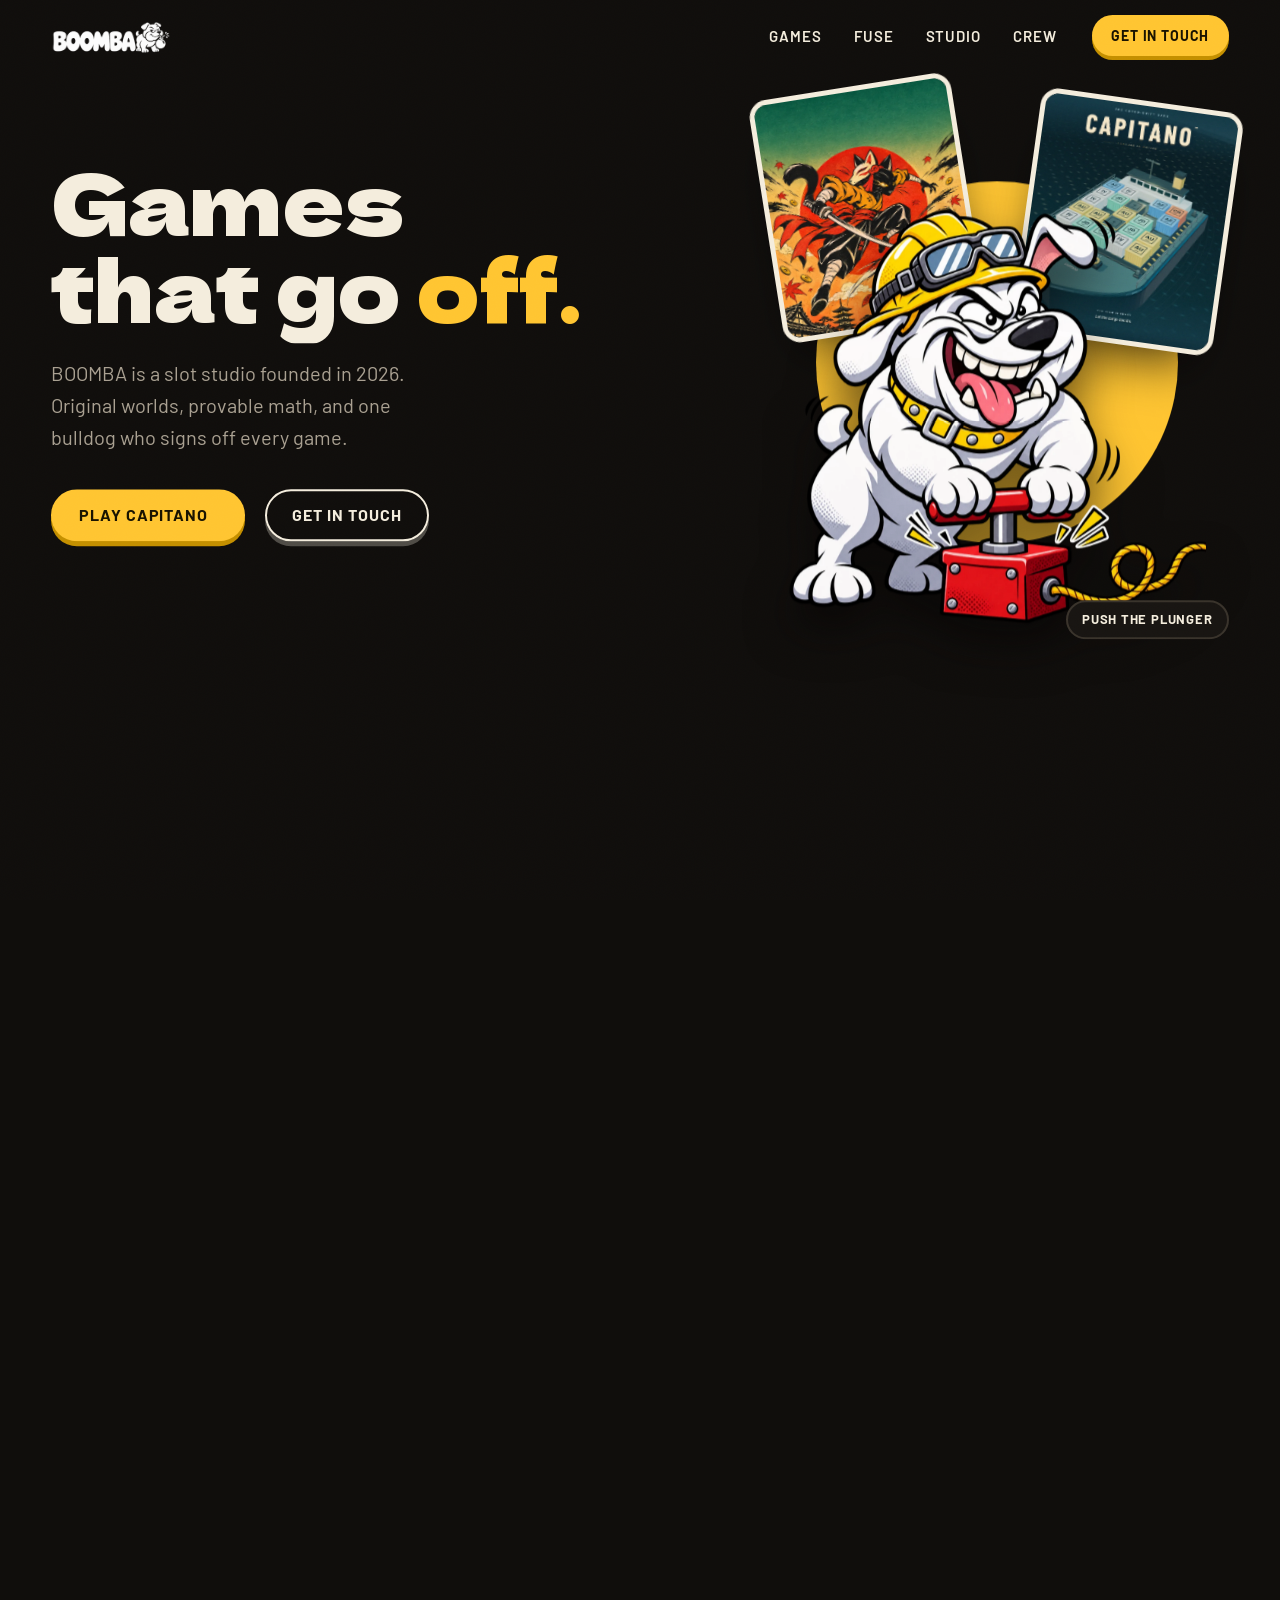
==== commit 48317f93: "feat: give Fuse a bolder look and a plunger that goes boom" ====
--- a/index.html
+++ b/index.html
@@ -50,8 +50,8 @@
     >
     <link rel="icon" type="image/png" href="./favicon.png" />
     <link rel="apple-touch-icon" href="./apple-touch-icon.png" />
-    <script type="module" crossorigin src="./assets/index-BL38axQM.js"></script>
-    <link rel="stylesheet" crossorigin href="./assets/index-DghHY9Go.css">
+    <script type="module" crossorigin src="./assets/index-bJUVvvfB.js"></script>
+    <link rel="stylesheet" crossorigin href="./assets/index-DJSZVVoD.css">
   </head>
   <body>
     <div class="intro" aria-hidden="true" data-intro>
@@ -139,15 +139,33 @@
                     alt="CAPITANO title screen: a cargo ship loaded with coloured containers"
                   />
                 </a>
+                <button
+                  class="hero__fuse"
+                  type="button"
+                  aria-describedby="boom-hint"
+                  data-hero-fuse
+                  data-boom
+                >
+                  <img
+                    src="./assets/fuse-hero-BLHO9g8j.webp"
+                    width="1100"
+                    height="1100"
+                    alt="Push the plunger: Fuse, the BOOMBA bulldog in a yellow hard hat, slamming down a detonator"
+                    fetchpriority="high"
+                  />
+                </button>
                 <img
-                  class="hero__fuse"
-                  data-hero-fuse
-                  src="./assets/fuse-hero-C8o7U7Hg.webp"
-                  width="1100"
-                  height="1375"
-                  alt="Fuse, the BOOMBA bulldog, with one paw on a lit cartoon bomb"
-                  fetchpriority="high"
+                  class="hero__boom"
+                  src="./assets/boom-Dqe3aol-.webp"
+                  width="900"
+                  height="900"
+                  alt=""
+                  aria-hidden="true"
+                  data-boom-burst
                 />
+                <p class="hero__hint" id="boom-hint" aria-live="polite" data-boom-hint data-hero-fade>
+                  Push the plunger
+                </p>
               </div>
             </div>
           </section>
@@ -338,10 +356,10 @@
               <div class="fuse__art">
                 <div class="fuse__disc" aria-hidden="true" data-pop></div>
                 <img
-                  src="./assets/fuse-portrait-DJXceREh.webp"
+                  src="./assets/fuse-portrait-DWBJ0x_M.webp"
                   width="1000"
                   height="1000"
-                  alt="Portrait of Fuse the bulldog with a raised eyebrow and a yellow collar"
+                  alt="Portrait of Fuse in his yellow hard hat, grinning with a lit fuse between his teeth"
                   loading="lazy"
                   decoding="async"
                   data-pop
@@ -350,7 +368,7 @@
               <div class="fuse__copy">
                 <h2 class="section-title" id="fuse-title" data-split>Meet Fuse.</h2>
                 <p class="fuse__lead" data-reveal>
-                  Chief Detonation Officer. English bulldog. On the team since day one.
+                  Chief Detonation Officer. English bulldog. Hard hat on since day one.
                 </p>
                 <p class="fuse__body" data-reveal>
                   Fuse has one job: sit on every build until it is fun. If the tail does not wag, the game
@@ -368,6 +386,10 @@
                   <div class="sheet__row" data-reveal>
                     <dt>Hates</dt>
                     <dd>Reskins, fake jackpots, loud autoplay</dd>
+                  </div>
+                  <div class="sheet__row" data-reveal>
+                    <dt>Side jobs</dt>
+                    <dd>Test pilot, quality control, nap inspector</dd>
                   </div>
                   <div class="sheet__row" data-reveal>
                     <dt>Signature move</dt>
@@ -448,6 +470,15 @@
                 </article>
 
                 <article class="cell cell--player" data-reveal>
+                  <img
+                    class="cell__cool"
+                    src="./assets/fuse-cool-DnXshbT1.webp"
+                    width="900"
+                    height="900"
+                    alt="Fuse in sunglasses, leaning on a bomb and pointing a finger-gun"
+                    loading="lazy"
+                    decoding="async"
+                  />
                   <h3>The player comes first.</h3>
                   <ul class="pledges">
                     <li>Sound starts muted.</li>
@@ -488,10 +519,10 @@
                 </li>
                 <li class="role role--fuse" data-reveal>
                   <img
-                    src="./assets/fuse-approve-CaeUGdwb.webp"
+                    src="./assets/fuse-approve-Bwl3SWVm.webp"
                     width="900"
                     height="1125"
-                    alt="Fuse grinning and giving a thumbs-up"
+                    alt="Fuse winking with a thumbs-up and a clipboard under his arm"
                     loading="lazy"
                     decoding="async"
                   />
@@ -530,14 +561,14 @@
           <section class="contact" id="contact" aria-labelledby="contact-title">
             <div class="contact__inner">
               <img
-                class="contact__logo"
-                src="./assets/boomba-logo-Bvv2R9Ec.webp"
-                width="1500"
-                height="500"
-                alt="BOOMBA"
+                class="contact__pilot"
+                src="./assets/fuse-pilot-Dt_isQLC.webp"
+                width="1000"
+                height="1000"
+                alt="Fuse in an aviator cap and yellow scarf, riding a bomb like a rocket"
                 loading="lazy"
                 decoding="async"
-                data-reveal
+                data-fly
               />
               <h2 class="contact__title" id="contact-title" data-split>Want these on your platform?</h2>
               <p class="contact__sub" data-reveal>
@@ -570,10 +601,10 @@
             </nav>
             <figure class="footer__nap">
               <img
-                src="./assets/fuse-sleep-D2KncjTS.webp"
+                src="./assets/fuse-sleep-Df0g6L09.webp"
                 width="1100"
                 height="730"
-                alt="Fuse asleep with his chin on an unlit bomb"
+                alt="Fuse asleep on his back, hard hat over his eyes, snoring"
                 loading="lazy"
                 decoding="async"
               />
--- a/assets/index-DJSZVVoD.css
+++ b/assets/index-DJSZVVoD.css
@@ -0,0 +1 @@
+@font-face{font-family:Dela Gothic One;font-style:normal;font-display:swap;font-weight:400;src:url(./dela-gothic-one-latin-400-normal-AgyGD05y.woff2)format("woff2"),url(./dela-gothic-one-latin-400-normal-qxqiosUh.woff)format("woff")}@font-face{font-family:Barlow;font-style:normal;font-display:swap;font-weight:400;src:url(./barlow-latin-400-normal-qiz4-Cze.woff2)format("woff2"),url(./barlow-latin-400-normal-fsAxiSwU.woff)format("woff")}@font-face{font-family:Barlow;font-style:normal;font-display:swap;font-weight:500;src:url(./barlow-latin-500-normal-BPAOfeC8.woff2)format("woff2"),url(./barlow-latin-500-normal-C1h8hMer.woff)format("woff")}@font-face{font-family:Barlow;font-style:normal;font-display:swap;font-weight:600;src:url(./barlow-latin-600-normal-DILqtrty.woff2)format("woff2"),url(./barlow-latin-600-normal-CNwfPWQD.woff)format("woff")}@font-face{font-family:Barlow;font-style:normal;font-display:swap;font-weight:700;src:url(./barlow-latin-700-normal-A9pxMQ4z.woff2)format("woff2"),url(./barlow-latin-700-normal-__SGTsZ1.woff)format("woff")}:root{--lightningcss-light: ;--lightningcss-dark:initial;color-scheme:dark;--ink-950:#100e0c;--ink-900:#181512;--ink-800:#231f1a;--ink-700:#39332b;--paper:#f4eddd;--paper-deep:#ece2c9;--muted:#a9a091;--accent:#ffc531;--accent-deep:#c48f00;--on-accent:#191300;--cargo-950:#07171d;--cargo-900:#0c232b;--cargo-line:#b9d6d72e;--cargo-muted:#a3bcc2;--font-display:"Dela Gothic One", "Arial Black", Impact, sans-serif;--font-body:Barlow, "Helvetica Neue", Arial, sans-serif;--text-hero:clamp(2.75rem, 1rem + 5.4vw, 5.9rem);--text-title:clamp(2.5rem, 1rem + 6vw, 6.5rem);--text-section:clamp(2rem, 1.2rem + 3.2vw, 3.75rem);--text-lead:clamp(1.0625rem, 1rem + .35vw, 1.25rem);--text-body:1.0625rem;--text-small:.875rem;--radius-panel:clamp(24px, 3.2vw, 44px);--radius-card:28px;--radius-media:18px;--radius-pill:999px;--gutter:clamp(16px, 4vw, 56px);--max-width:1320px;--space-section:clamp(4.5rem, 3rem + 7vw, 9rem);--nav-height:72px;--ease-out:cubic-bezier(.16, 1, .3, 1);--duration-fast:.16s;--duration-normal:.32s;--z-raised:2;--z-menu:40;--z-nav:50;--z-grain:60;--z-skip:70;--z-intro:80}*,:before,:after{box-sizing:border-box}html:not(.has-smoother){scroll-behavior:smooth}html{scroll-padding-top:calc(var(--nav-height) + 12px);-webkit-text-size-adjust:100%}body{background:var(--ink-950);min-height:100dvh;color:var(--paper);font-family:var(--font-body);font-size:var(--text-body);-webkit-font-smoothing:antialiased;text-rendering:optimizelegibility;margin:0;line-height:1.6}body:after{content:"";z-index:var(--z-grain);pointer-events:none;opacity:.07;mix-blend-mode:soft-light;background-image:url("data:image/svg+xml,%3Csvg xmlns='http://www.w3.org/2000/svg' width='220' height='220'%3E%3Cfilter id='n'%3E%3CfeTurbulence type='fractalNoise' baseFrequency='0.9' numOctaves='2' stitchTiles='stitch'/%3E%3C/filter%3E%3Crect width='100%25' height='100%25' filter='url(%23n)'/%3E%3C/svg%3E");position:fixed;inset:0}main{overflow-x:clip}img{max-width:100%;height:auto;display:block}h1,h2,h3,p,dl,dd,ol,ul,figure{margin:0}ol,ul{padding:0;list-style:none}h1,h2{font-family:var(--font-display);letter-spacing:-.01em;text-wrap:balance;font-weight:400;line-height:1.02}h3{font-family:var(--font-body);letter-spacing:-.005em;font-size:1.375rem;font-weight:700;line-height:1.2}a{color:inherit}:focus-visible{outline:3px solid var(--accent);outline-offset:3px;border-radius:6px}::selection{background:var(--accent);color:var(--on-accent)}.visually-hidden{clip-path:inset(50%);white-space:nowrap;width:1px;height:1px;position:absolute;overflow:hidden}.skip-link{z-index:var(--z-skip);border-radius:var(--radius-pill);background:var(--accent);color:var(--on-accent);padding:.75em 1.25em;font-weight:700;text-decoration:none;position:fixed;top:12px;left:12px;transform:translateY(-200%)}.skip-link:focus-visible{transform:none}.panel{border-radius:var(--radius-panel);isolation:isolate;margin-inline:clamp(8px,1.6vw,24px);position:relative;overflow:clip}.split-line-mask{margin-bottom:-.16em;padding-bottom:.16em}.section-title{font-size:var(--text-section);max-width:16ch}@media (prefers-reduced-motion:reduce){html:not(.has-smoother){scroll-behavior:auto}*,:before,:after{transition-duration:.01ms!important;animation-duration:.01ms!important;animation-iteration-count:1!important}}.btn{--btn-edge:5px;border-radius:var(--radius-pill);font-family:var(--font-body);letter-spacing:.06em;text-transform:uppercase;white-space:nowrap;cursor:pointer;transition:translate var(--duration-fast) var(--ease-out), box-shadow var(--duration-fast) var(--ease-out), background-color var(--duration-fast) var(--ease-out);border:2px solid #0000;justify-content:center;align-items:center;gap:.55em;padding:1em 1.6em;font-size:1rem;font-weight:700;line-height:1;text-decoration:none;display:inline-flex}.btn--accent{background:var(--accent);color:var(--on-accent);box-shadow:0 var(--btn-edge) 0 var(--accent-deep)}.btn--ghost{border-color:var(--paper);color:var(--paper);box-shadow:0 var(--btn-edge) 0 #f4eddd47;background:0 0}.btn--sm{--btn-edge:4px;padding:.8em 1.25em;font-size:.875rem}.btn--lg{--btn-edge:7px;padding:1.15em 2.2em;font-size:1.125rem}@media (hover:hover){.btn:hover{translate:0 -2px}.btn--accent:hover{box-shadow:0 calc(var(--btn-edge) + 2px) 0 var(--accent-deep)}.btn--ghost:hover{box-shadow:0 calc(var(--btn-edge) + 2px) 0 #f4eddd47;background:#f4eddd14}}.btn:active{translate:0 calc(var(--btn-edge) - 1px);box-shadow:0 1px 0 var(--accent-deep)}.btn--ghost:active{box-shadow:0 1px #f4eddd47}.facts{flex-wrap:wrap;gap:1.25rem clamp(1.25rem,3vw,2.75rem);display:flex}.fact{flex-direction:column-reverse;gap:.35rem;display:flex}.fact dd{font-family:var(--font-display);letter-spacing:-.02em;font-size:clamp(1.625rem,1.2rem + 1.4vw,2.5rem);line-height:1}.fact dt{max-width:14ch;color:var(--muted);font-size:var(--text-small);font-weight:500;line-height:1.3}.nav-sentinel{width:1px;height:32px;position:absolute;top:0;left:0}.nav{z-index:var(--z-nav);height:var(--nav-height);transition:background-color var(--duration-normal) var(--ease-out), border-color var(--duration-normal) var(--ease-out);border-bottom:1px solid #0000;position:fixed;inset:0 0 auto}.nav.is-stuck,.nav[data-open]{border-bottom-color:var(--ink-700);-webkit-backdrop-filter:blur(14px);background:#100e0ce6}.nav__inner{height:100%;max-width:var(--max-width);padding-inline:var(--gutter);align-items:center;gap:1rem;margin-inline:auto;display:flex}.nav__brand{border-radius:8px;flex:none}.nav__brand img{width:auto;height:40px}.nav__links{gap:clamp(1.25rem,2.5vw,2.25rem);margin-left:auto;display:flex}.nav__links a,.footer__links a{letter-spacing:.06em;text-transform:uppercase;padding-block:.5rem;font-size:.9375rem;font-weight:600;text-decoration:none;position:relative}.nav__links a:after,.footer__links a:after{content:"";background:var(--accent);transform-origin:0;height:2px;transition:scale var(--duration-normal) var(--ease-out);position:absolute;inset:auto 0 .2rem;scale:0 1}@media (hover:hover){.nav__links a:hover:after,.footer__links a:hover:after{scale:1}}.nav__cta{margin-left:clamp(.25rem,1.5vw,1.25rem)}.nav__toggle{border:2px solid var(--ink-700);border-radius:var(--radius-pill);min-width:5.25rem;height:44px;color:var(--paper);font-family:var(--font-body);letter-spacing:.06em;text-transform:uppercase;cursor:pointer;background:0 0;place-items:center;padding:0 1rem;font-size:.875rem;font-weight:700;display:none}@media (width<=820px){.nav__links{z-index:var(--z-menu);padding:.25rem var(--gutter) 1.5rem;border-bottom:1px solid var(--ink-700);background:var(--ink-950);visibility:hidden;opacity:0;transition:opacity var(--duration-normal) var(--ease-out), translate var(--duration-normal) var(--ease-out), visibility 0s linear var(--duration-normal);flex-direction:column;gap:0;margin:0;position:absolute;inset:100% 0 auto;translate:0 -8px}.nav[data-open] .nav__links{visibility:visible;opacity:1;transition-delay:0s;translate:0}.nav__links a{border-bottom:1px solid var(--ink-800);font-family:var(--font-display);letter-spacing:0;text-transform:none;padding-block:1rem;font-size:1.625rem;font-weight:400}.nav__links a:after{content:none}.nav__cta{margin-left:auto}.nav__toggle{visibility:hidden;display:grid}.js .nav__toggle{visibility:visible}}@media (width<=400px){.nav__cta{display:none}.nav__toggle{margin-left:auto}}.hero{min-height:100dvh;padding-block:calc(var(--nav-height) + 24px) clamp(3rem, 6vw, 5rem);align-items:center;display:grid;position:relative}.hero__inner{width:100%;max-width:var(--max-width);padding-inline:var(--gutter);grid-template-columns:minmax(0,7fr) minmax(0,5fr);align-items:center;gap:clamp(2rem,5vw,5rem);margin-inline:auto;display:grid;position:relative}.hero__title{max-width:9ch;font-size:var(--text-hero)}.hero__pop{color:var(--accent)}.hero__sub{max-width:36ch;color:var(--muted);font-size:var(--text-lead);margin-top:1.75rem}.hero__actions{flex-wrap:wrap;gap:1.1rem 1.25rem;margin-top:2.25rem;display:flex}.hero__stage{aspect-ratio:1/1.06;justify-self:center;width:100%;max-width:560px;position:relative}.hero__disc{aspect-ratio:1;background:var(--accent);border-radius:50%;width:78%;position:absolute;top:16%;left:11%}.poster{aspect-ratio:5/6;border:5px solid var(--paper);border-radius:var(--radius-media);background:var(--ink-800);width:44%;position:absolute;top:0;overflow:hidden;box-shadow:0 28px 50px -22px #050403d9}.poster--kitsune{left:0;rotate:-9deg}.poster--capitano{top:5%;right:0;rotate:8deg}.poster img{object-fit:cover;width:100%;height:100%}.hero__fuse{z-index:var(--z-raised);cursor:pointer;filter:drop-shadow(0 26px 22px #0504038c);-webkit-tap-highlight-color:transparent;background:0 0;border:0;width:90%;padding:0;position:absolute;bottom:-6%;left:5%}.hero__fuse img{width:100%}.hero__boom{z-index:calc(var(--z-raised) + 1);opacity:0;pointer-events:none;width:96%;position:absolute;top:2%;left:2%}.hero__hint{z-index:var(--z-raised);border:2px solid var(--ink-700);border-radius:var(--radius-pill);background:var(--ink-900);letter-spacing:.06em;text-transform:uppercase;white-space:nowrap;padding:.55em 1.1em;font-size:.8125rem;font-weight:700;position:absolute;bottom:-9%;right:0}.hero__shard{z-index:calc(var(--z-raised) + 1);pointer-events:none;border-radius:3px;width:14px;height:14px;position:absolute;top:0;left:0}.js [data-hero-title],.js [data-hero-fade],.js [data-hero-disc],.js [data-hero-poster],.js [data-hero-fuse]{opacity:0}.js:not(.motion-ready) [data-hero-title],.js:not(.motion-ready) [data-hero-fade],.js:not(.motion-ready) [data-hero-disc],.js:not(.motion-ready) [data-hero-poster],.js:not(.motion-ready) [data-hero-fuse]{animation:.4s 6s forwards hero-failsafe}@keyframes hero-failsafe{to{opacity:1}}@media (prefers-reduced-motion:reduce){.js [data-hero-title],.js [data-hero-fade],.js [data-hero-disc],.js [data-hero-poster],.js [data-hero-fuse]{opacity:1;animation:none}}@media (width<=900px){.hero{min-height:0}.hero__inner{grid-template-columns:minmax(0,1fr);gap:2.5rem}.hero__title{font-size:clamp(2.25rem,11.8vw,5.5rem)}.hero__stage{max-width:440px;margin-bottom:2rem}}.intro{z-index:var(--z-intro);background:var(--ink-950);place-content:center;justify-items:center;gap:1.75rem;animation:.5s 4s forwards intro-failsafe;display:grid;position:fixed;inset:0}.intro__logo{width:min(62vw,340px)}.intro__fuse{border-radius:var(--radius-pill);background:var(--ink-700);width:min(62vw,340px);height:4px;overflow:hidden}.intro__burn{background:var(--accent);transform-origin:0;width:100%;height:100%;display:block;transform:scaleX(0)}.intro__flash{background:var(--accent);clip-path:circle(0%);position:absolute;inset:0}.intro-seen .intro{display:none}@keyframes intro-failsafe{to{opacity:0;visibility:hidden}}@media (prefers-reduced-motion:reduce){.intro{display:none}}.manifesto{min-height:100dvh;padding:clamp(4rem, 10vw, 8rem) var(--gutter);align-items:center;display:grid}.manifesto__text{max-width:20ch;font-family:var(--font-display);letter-spacing:-.01em;text-wrap:balance;margin-inline:auto;font-size:clamp(2rem,1rem + 4.6vw,5rem);line-height:1.08}.games-intro{max-width:var(--max-width);padding:clamp(1rem, 4vw, 3rem) var(--gutter) clamp(2rem, 5vw, 4rem);margin-inline:auto}@media (width<=760px){.manifesto{min-height:0}.manifesto__text{max-width:none}}.duel{color:var(--paper);background:#1c6f5f;padding-block:clamp(3rem,6vw,5rem) clamp(8px,1.6vw,24px)}.duel__bg{z-index:-2;object-fit:cover;width:100%;height:100%;position:absolute;inset:0}.duel:after{content:"";z-index:-1;pointer-events:none;background:linear-gradient(#100e0c66,#0000 28% 62%,#100e0cb3);position:absolute;inset:0}.duel__inner{max-width:calc(var(--max-width) + 2 * var(--gutter));justify-items:center;margin-inline:auto;padding-inline:clamp(8px,1.6vw,24px);display:grid}.duel__title{letter-spacing:.01em;text-shadow:.04em .045em 0 var(--ink-950);font-size:clamp(3rem,.5rem + 12.5vw,13rem);line-height:.9}.duel__arena{width:min(100%,46vw + 120px,780px);margin-top:clamp(-1.25rem,-1.2vw,-.375rem);position:relative}.duel__board{border:6px solid var(--ink-950);border-radius:var(--radius-media);width:100%;position:relative;box-shadow:0 44px 80px -34px #100e0ce6}.duel__fighter{z-index:var(--z-raised);pointer-events:none;filter:drop-shadow(0 18px 16px #100e0c73);width:auto;max-width:none;height:112%;position:absolute;bottom:-4%}.duel__fighter--cat{margin-right:-14%;right:100%}.duel__fighter--rat{margin-left:-14%;left:100%}.duel__copy{z-index:var(--z-raised);border-radius:var(--radius-card);background:var(--ink-950);grid-template-columns:minmax(0,5fr) minmax(0,5fr) auto;align-items:center;gap:1.75rem clamp(1.5rem,3vw,3rem);width:100%;margin-top:clamp(2rem,5vw,4rem);padding:clamp(1.5rem,3vw,2.5rem);display:grid;position:relative}.duel__copy .facts{grid-template-columns:repeat(2,minmax(0,max-content));gap:1.5rem clamp(1.5rem,3vw,3rem);display:grid}.duel__tag{font-family:var(--font-display);font-size:clamp(1.375rem,1rem + 1.2vw,2rem);line-height:1.1}.duel__soon{border:2px dashed var(--ink-700);border-radius:var(--radius-pill);color:var(--muted);letter-spacing:.06em;text-transform:uppercase;white-space:nowrap;justify-self:start;padding:.85em 1.4em;font-size:.875rem;font-weight:700}.duel__body{max-width:44ch;color:var(--muted);margin-top:.75rem}@media (width<=1100px){.duel__copy{grid-template-columns:minmax(0,1fr) minmax(0,1fr)}.duel__soon{justify-self:start}}@media (width<=760px){.duel__arena{width:100%;margin-top:40vw}.duel__fighter{height:54vw;bottom:88%}.duel__fighter--cat{margin-right:0;left:-3%;right:auto}.duel__fighter--rat{margin-left:0;left:auto;right:-3%}.duel__copy{grid-template-columns:minmax(0,1fr)}}.cargo{background:radial-gradient(120% 70% at 75% 0%, var(--cargo-900), var(--cargo-950));margin-top:clamp(8px,1.6vw,24px);padding-block:clamp(3.5rem,7vw,6rem)}.cargo__inner{max-width:var(--max-width);padding-inline:var(--gutter);margin-inline:auto}.cargo__head{z-index:var(--z-raised);position:relative}.cargo__title{letter-spacing:.01em;text-shadow:.04em .045em 0 var(--cargo-950);font-size:clamp(2.25rem,11.6vw,10.5rem);line-height:.9}.cargo__tag{color:var(--accent);font-size:var(--text-lead);margin-top:1rem;font-weight:600}.cargo__screen{border:1px solid var(--cargo-line);border-radius:var(--radius-media);margin-top:clamp(1.5rem,3vw,2.5rem);overflow:hidden;box-shadow:0 50px 90px -40px #00080cf2}.cargo__screen img{width:100%}.route{border:1px solid var(--cargo-line);border-radius:var(--radius-card);background:var(--cargo-900);grid-template-columns:repeat(3,minmax(0,1fr));margin-top:clamp(1.5rem,3vw,2.5rem);display:grid;overflow:hidden}.route__stop+.route__stop{border-left:1px solid var(--cargo-line)}.route__stop img{aspect-ratio:3/2;object-fit:cover;width:100%}.route__text{padding:1.25rem clamp(1rem,2vw,1.75rem) 1.5rem}.route__text p{color:var(--cargo-muted);margin-top:.5rem}.cargo__foot{flex-wrap:wrap;justify-content:space-between;align-items:center;gap:1.75rem 2rem;margin-top:clamp(2rem,4vw,3.5rem);display:flex}.cargo__foot .fact dt{color:var(--cargo-muted)}@media (width<=760px){.route{grid-template-columns:minmax(0,1fr)}.route__stop+.route__stop{border-top:1px solid var(--cargo-line);border-left:0}}.studio{padding-block:var(--space-section)}.studio__inner{max-width:var(--max-width);padding-inline:var(--gutter);margin-inline:auto}.bento{grid-template-columns:repeat(12,minmax(0,1fr));gap:clamp(12px,1.4vw,20px);margin-top:clamp(2rem,4vw,3.5rem);display:grid}.cell{border-radius:var(--radius-card);isolation:isolate;flex-direction:column;justify-content:flex-end;min-height:340px;padding:clamp(1.5rem,2.6vw,2.5rem);display:flex;position:relative;overflow:hidden}.cell p{max-width:42ch;margin-top:.6rem}.cell--worlds{background:var(--paper-deep);color:var(--ink-950);flex-direction:row;grid-column:span 7;align-items:flex-end;gap:clamp(1rem,2vw,2rem)}.cell--worlds .cell__text{flex:46%}.cell--worlds p{color:#4b4337}.cell__art{flex:0 46%;align-self:center;width:46%;rotate:4deg}.cell--math{background:var(--accent);color:var(--on-accent);grid-column:span 5}.cell__figure{font-family:var(--font-display);letter-spacing:-.02em;margin:0 0 auto;font-size:clamp(3rem,1.6rem + 4.6vw,5.5rem);line-height:1}.cell--math h3{margin-top:1.5rem}.cell--sound{background:var(--ink-900);grid-column:span 5;min-height:440px}.cell__bg{z-index:-2;object-fit:cover;width:100%;height:58%;position:absolute;inset:0 0 auto}.cell--sound:after{content:"";z-index:-1;background:linear-gradient(to top, var(--ink-900) 42%, #18151200 60%);position:absolute;inset:0}.cell--sound p{color:var(--muted)}.cell--player{border:1px solid var(--ink-700);background-color:var(--ink-900);background-image:radial-gradient(circle at 1px 1px,#f4eddd1a 1.2px,#0000 0);background-size:18px 18px;grid-column:span 7}.cell--player h3,.cell--player .pledges{max-width:62%;position:relative}.cell__cool{width:min(40%,300px);position:absolute;bottom:0;right:1%}.pledges{gap:.9rem;margin-top:1.25rem;display:grid}.pledges li{border-left:4px solid var(--accent);font-size:var(--text-lead);padding-left:1rem}@media (width<=860px){.cell--worlds,.cell--math,.cell--sound,.cell--player{grid-column:1/-1}.cell--worlds{flex-direction:column-reverse;align-items:stretch}.cell__art{align-self:center;width:min(70%,320px)}.cell--player{padding-top:clamp(9rem,44vw,13rem)}.cell--player h3,.cell--player .pledges{max-width:none}.cell__cool{width:min(48%,190px);top:.5rem;bottom:auto;right:50%;translate:50%}}.player{grid-template-columns:auto minmax(0,1fr);align-items:center;gap:.5rem 1rem;margin-top:1.25rem;display:grid}.player__toggle{border-radius:var(--radius-pill);background:var(--accent);width:56px;height:56px;color:var(--on-accent);box-shadow:0 4px 0 var(--accent-deep);cursor:pointer;transition:translate var(--duration-fast) var(--ease-out), box-shadow var(--duration-fast) var(--ease-out);border:0;grid-row:span 2;place-items:center;padding:0;display:grid}.player__toggle:active{box-shadow:0 1px 0 var(--accent-deep);translate:0 3px}.player__glyph{clip-path:polygon(0 0,100% 50%,0 100%);background:currentColor;width:18px;height:20px;margin-left:4px}.player[data-state=playing] .player__glyph{clip-path:polygon(0 0,36% 0,36% 100%,0 100%,0 0,64% 0,100% 0,100% 100%,64% 100%,64% 0);margin-left:0}.player__meta{justify-content:space-between;align-items:baseline;gap:1rem;font-weight:600;display:flex}.player__time{color:var(--muted);font-size:var(--text-small);font-variant-numeric:tabular-nums}.player__bar{border-radius:var(--radius-pill);background:#f4eddd33;height:4px;overflow:hidden}.player__fill{background:var(--accent);transform-origin:0;width:100%;height:100%;display:block;transform:scaleX(0)}.fuse{padding-block:var(--space-section) clamp(2rem, 4vw, 4rem)}.fuse__inner{max-width:var(--max-width);padding-inline:var(--gutter);grid-template-columns:minmax(0,5fr) minmax(0,6fr);align-items:center;gap:clamp(2rem,6vw,6rem);margin-inline:auto;display:grid}.fuse__art{aspect-ratio:1;justify-self:center;width:100%;max-width:520px;position:relative}.fuse__disc{background:var(--accent);border-radius:50%;position:absolute;inset:8%}.fuse__art img{filter:drop-shadow(0 24px 20px #05040380);width:100%;position:relative}.fuse__lead{color:var(--accent);font-size:var(--text-lead);margin-top:1.5rem;font-weight:600}.fuse__body{max-width:44ch;color:var(--muted);font-size:var(--text-lead);margin-top:.75rem}.sheet{border-top:1px solid var(--ink-700);margin-top:clamp(1.75rem,3vw,2.5rem);display:grid}.sheet__row{border-bottom:1px solid var(--ink-700);grid-template-columns:minmax(7rem,1fr) minmax(0,2.4fr);gap:1rem;padding-block:1rem;display:grid}.sheet dt{color:var(--muted);font-size:var(--text-small);letter-spacing:.06em;text-transform:uppercase;font-weight:600}.sheet dd{font-size:var(--text-lead);font-weight:600}@media (width<=860px){.fuse__inner{grid-template-columns:minmax(0,1fr)}.fuse__art{max-width:360px}}.crew{padding-block:clamp(2rem, 5vw, 5rem) var(--space-section)}.crew__inner{max-width:var(--max-width);padding-inline:var(--gutter);margin-inline:auto}.crew__lead{max-width:52ch;color:var(--muted);font-size:var(--text-lead);margin-top:1.25rem}.roles{grid-template-columns:repeat(4,minmax(0,1fr)) minmax(0,1.25fr);gap:clamp(12px,1.4vw,20px);margin-top:clamp(2rem,4vw,3.5rem);display:grid}.role{border:1px solid var(--ink-700);border-radius:var(--radius-card);background:var(--ink-900);flex-direction:column;justify-content:flex-end;min-height:240px;padding:clamp(1.25rem,2vw,1.75rem);display:flex}.role h3{font-family:var(--font-display);font-size:clamp(1.5rem,1.1rem + 1.2vw,2.125rem);font-weight:400}.role p{color:var(--muted);margin-top:.6rem}.role--fuse{background:var(--accent);color:var(--on-accent);border-color:#0000;position:relative}.role--fuse p{color:var(--on-accent);font-weight:600}.role--fuse img{filter:drop-shadow(0 14px 12px #19130059);width:min(78%,190px);margin:-3.5rem auto .75rem}.year{margin-top:clamp(4rem,8vw,7rem);padding-top:clamp(1.5rem,3vw,2.5rem);position:relative}.year__label{color:var(--ink-800);font-family:var(--font-display);letter-spacing:-.03em;font-size:clamp(5rem,2rem + 18vw,17rem);line-height:.8}.year__track{border-top:3px solid var(--ink-700);margin-top:clamp(-3rem,-3vw,-1rem);position:relative}.year__line{background:var(--accent);transform-origin:0;height:3px;position:absolute;top:-3px;left:0;right:0}.year__list{grid-template-columns:repeat(4,minmax(0,1fr));gap:1.5rem clamp(1rem,2.5vw,2.5rem);padding-top:1.75rem;display:grid}.year__list p{color:var(--muted);margin-top:.5rem}@media (width<=1100px){.roles{grid-template-columns:repeat(2,minmax(0,1fr))}.role--fuse{grid-column:1/-1;grid-template-columns:auto minmax(0,1fr);align-items:center;column-gap:1.25rem;min-height:0;display:grid}.role--fuse img{grid-row:span 2;width:110px;margin:-2.5rem 0 0}.role--fuse h3{align-self:end}.role--fuse p{align-self:start;margin-top:.25rem}.year__list{grid-template-columns:repeat(2,minmax(0,1fr))}}@media (width<=520px){.roles,.year__list{grid-template-columns:minmax(0,1fr)}.role{min-height:0}}.contact{text-align:center;padding-block:clamp(4rem,9vw,8.5rem);position:relative;overflow:clip}.contact__inner{max-width:920px;padding-inline:var(--gutter);justify-items:center;gap:1.25rem;margin-inline:auto;display:grid;position:relative}.contact__pilot{filter:drop-shadow(0 24px 20px #05040380);width:min(78%,420px);margin-bottom:clamp(.25rem,1.5vw,1rem)}.contact__title{font-size:var(--text-section)}.contact__sub{max-width:40ch;color:var(--muted);font-size:var(--text-lead)}.contact .btn{margin-top:1rem}.footer{padding-block:2.5rem calc(2.5rem + env(safe-area-inset-bottom));border-top:1px solid var(--ink-700)}.footer__inner{max-width:var(--max-width);padding-inline:var(--gutter);grid-template-columns:auto minmax(0,1fr);align-items:center;gap:1.25rem 2rem;margin-inline:auto;display:grid}.footer__logo{width:auto;height:36px}.footer__links{flex-wrap:wrap;justify-self:end;gap:.25rem 1.75rem;display:flex}.footer__nap{grid-column:1/-1;align-items:center;gap:1.25rem;padding-block:.5rem 1rem;display:flex}.footer__nap img{width:clamp(120px,16vw,190px)}.footer__nap figcaption{font-family:var(--font-display);font-size:clamp(1.125rem,.9rem + .9vw,1.625rem);line-height:1.15}.footer__legal,.footer__copy{max-width:72ch;color:var(--muted);font-size:var(--text-small);grid-column:1/-1}@media (width<=560px){.footer__inner{grid-template-columns:minmax(0,1fr)}.footer__links{justify-self:start}}.age-gate{border:1px solid var(--ink-700);border-radius:var(--radius-card);background:var(--ink-900);width:min(92vw,520px);color:var(--paper);padding:0;box-shadow:0 40px 90px -30px #050403e6}.age-gate::backdrop{-webkit-backdrop-filter:blur(6px);background:#100e0cc7}.age-gate[open]{animation:age-gate-in var(--duration-normal) var(--ease-out)}.age-gate__body{gap:1rem;padding:clamp(1.5rem,4vw,2.5rem);display:grid}.age-gate__title{font-size:clamp(1.625rem,1.2rem + 1.6vw,2.25rem)}.age-gate__body p{color:var(--muted)}.age-gate__actions{flex-wrap:wrap;gap:1rem;margin-top:.75rem;padding-bottom:6px;display:flex}@keyframes age-gate-in{0%{opacity:0;translate:0 16px;scale:.97}}
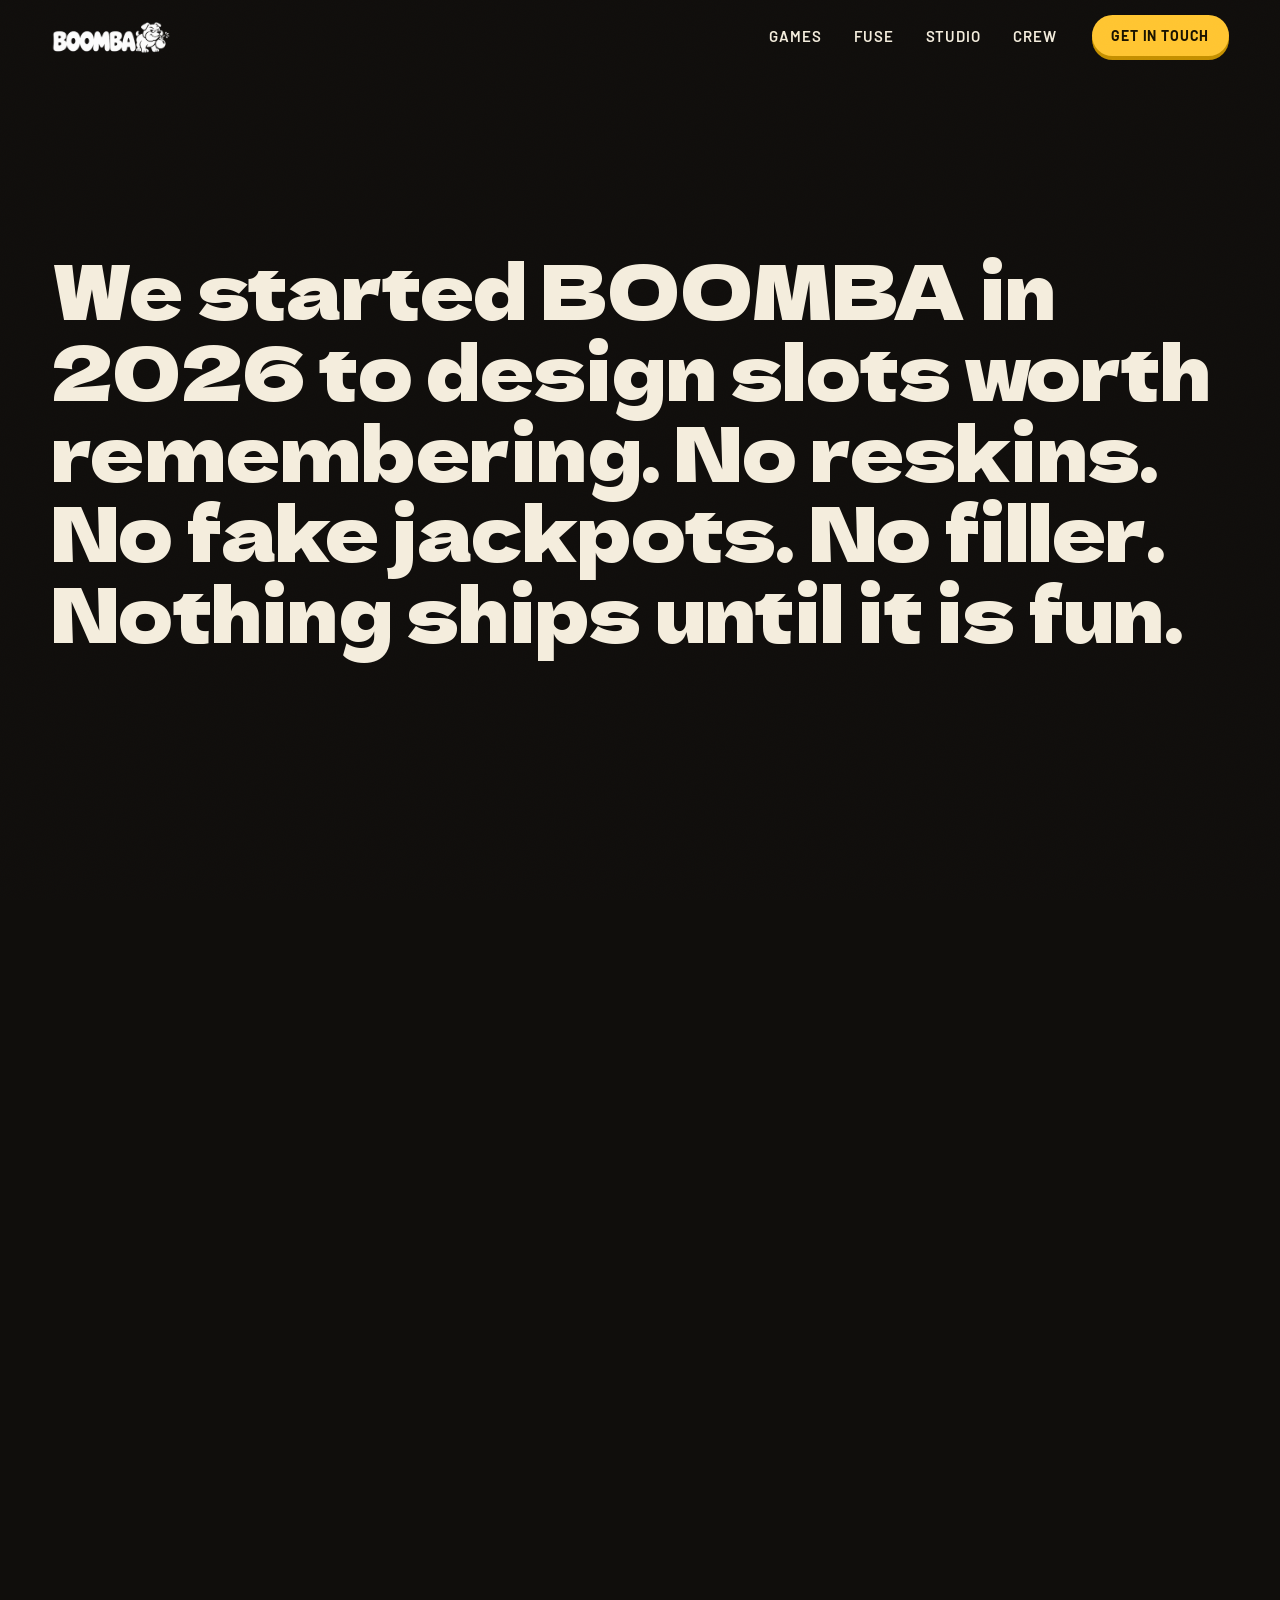
==== commit 63ebd42b: "feat: present BOOMBA as a game design studio for Stake.com" ====
--- a/index.html
+++ b/index.html
@@ -8,14 +8,14 @@
     <title>BOOMBA | Games that go off</title>
     <meta
       name="description"
-      content="BOOMBA builds original slot games with their own stories, art and provable math. Play the CAPITANO demo free."
+      content="BOOMBA is a game design studio creating original slot games for Stake.com, backed by a large production team of designers, CG artists and AI specialists."
     />
     <meta property="og:type" content="website" />
     <meta property="og:site_name" content="BOOMBA" />
     <meta property="og:title" content="BOOMBA | Games that go off" />
     <meta
       property="og:description"
-      content="Original slot games with their own stories, art and provable math. Play the CAPITANO demo free."
+      content="Game design studio creating original slot games for Stake.com. Designers, CG artists and AI specialists under one roof."
     />
     <meta property="og:url" content="https://boombaplay.com/" />
     <meta property="og:image" content="https://boombaplay.com/og.jpg" />
@@ -31,7 +31,8 @@
         "name": "BOOMBA",
         "url": "https://boombaplay.com/",
         "logo": "https://boombaplay.com/apple-touch-icon.png",
-        "description": "Game studio building original slot games."
+        "description": "Game design studio creating original slot games for Stake.com.",
+        "email": "hello@boombaplay.com"
       }
     </script>
     <script>
@@ -50,8 +51,8 @@
     >
     <link rel="icon" type="image/png" href="./favicon.png" />
     <link rel="apple-touch-icon" href="./apple-touch-icon.png" />
-    <script type="module" crossorigin src="./assets/index-bJUVvvfB.js"></script>
-    <link rel="stylesheet" crossorigin href="./assets/index-DJSZVVoD.css">
+    <script type="module" crossorigin src="./assets/index-Jcv1FZsM.js"></script>
+    <link rel="stylesheet" crossorigin href="./assets/index-1OxWq-iX.css">
   </head>
   <body>
     <div class="intro" aria-hidden="true" data-intro>
@@ -102,10 +103,11 @@
           <section class="hero" id="top" data-hero>
             <div class="hero__inner">
               <div class="hero__copy">
+                <p class="hero__eyebrow" data-hero-fade>Game design studio for Stake.com</p>
                 <h1 class="hero__title" data-hero-title>Games that go <span class="hero__pop">off.</span></h1>
                 <p class="hero__sub" data-hero-fade>
-                  BOOMBA is a slot studio founded in 2026. Original worlds, provable math, and one bulldog who
-                  signs off every game.
+                  We design original slot games for Stake.com, backed by a large production team of designers,
+                  CG artists and AI specialists.
                 </p>
                 <div class="hero__actions" data-hero-fade>
                   <a
@@ -170,10 +172,29 @@
             </div>
           </section>
 
+          <section class="partner" aria-label="Who we work for">
+            <div class="partner__inner">
+              <p class="partner__label">We design games for</p>
+              <img
+                class="partner__logo"
+                src="./assets/stake-logo-DbtMHRL-.svg"
+                width="447"
+                height="222"
+                alt="Stake.com"
+              />
+              <ul class="partner__tags">
+                <li>Game design</li>
+                <li>Math and RTP</li>
+                <li>CG art and animation</li>
+                <li>AI production</li>
+              </ul>
+            </div>
+          </section>
+
           <section class="manifesto" aria-label="How BOOMBA started" data-manifesto>
             <p class="manifesto__text" data-manifesto-text>
-              We started BOOMBA in 2026 with one rule: nothing ships until the dog is impressed. No reskins.
-              No fake jackpots. No filler.
+              We started BOOMBA in 2026 to design slots worth remembering. No reskins. No fake jackpots. No
+              filler. Nothing ships until it is fun.
             </p>
           </section>
 
@@ -493,29 +514,31 @@
           <section class="crew" id="crew" aria-labelledby="crew-title">
             <div class="crew__inner">
               <div class="crew__head">
-                <h2 class="section-title" id="crew-title" data-split>A small crew and one dog.</h2>
+                <h2 class="section-title" id="crew-title" data-split>
+                  Designers, CG artists and AI specialists.
+                </h2>
                 <p class="crew__lead" data-reveal>
-                  We keep the team small on purpose. The people who draw, balance and score a game are the
-                  same people who answer for it.
+                  Behind every BOOMBA game is a large production team working as one, from the first sketch to
+                  the release build.
                 </p>
               </div>
 
               <ul class="roles">
                 <li class="role" data-reveal>
-                  <h3>Art</h3>
-                  <p>Every symbol and stage is drawn for the game it lives in.</p>
+                  <h3>Game design</h3>
+                  <p>Mechanics, pacing and features built around one clear idea per game.</p>
                 </li>
                 <li class="role" data-reveal>
-                  <h3>Math</h3>
-                  <p>Models are balanced until the published number is exact.</p>
+                  <h3>CG art</h3>
+                  <p>Characters, symbols and stages created and animated for each title.</p>
                 </li>
                 <li class="role" data-reveal>
-                  <h3>Sound</h3>
-                  <p>Each game gets its own theme and its own effects.</p>
+                  <h3>AI</h3>
+                  <p>AI specialists speed up art, sound and testing, so more time goes into the game.</p>
                 </li>
                 <li class="role" data-reveal>
-                  <h3>Code</h3>
-                  <p>Built for the phone in your hand first, then everything bigger.</p>
+                  <h3>Math and code</h3>
+                  <p>Models balanced to an exact published RTP, built for the phone first.</p>
                 </li>
                 <li class="role role--fuse" data-reveal>
                   <img
@@ -538,7 +561,7 @@
                   <ol class="year__list">
                     <li data-reveal>
                       <h3>BOOMBA opens</h3>
-                      <p>One room, one rule, one dog.</p>
+                      <p>A game design studio with one rule: no filler.</p>
                     </li>
                     <li data-reveal>
                       <h3>CAPITANO sets sail</h3>
@@ -570,12 +593,15 @@
                 decoding="async"
                 data-fly
               />
-              <h2 class="contact__title" id="contact-title" data-split>Want these on your platform?</h2>
+              <h2 class="contact__title" id="contact-title" data-split>Work with BOOMBA.</h2>
               <p class="contact__sub" data-reveal>
-                Operators, aggregators and collaborators: we would love to hear from you.
+                Game design and production for operators and platforms. Partnership and press enquiries:
               </p>
-              <!-- TODO: add the studio address after "mailto:" once the domain mailbox exists. -->
-              <a class="btn btn--accent btn--lg" href="mailto:?subject=Hello%20BOOMBA" data-reveal
+              <a class="contact__mail" href="mailto:hello@boombaplay.com" data-reveal>hello@boombaplay.com</a>
+              <a
+                class="btn btn--accent btn--lg"
+                href="mailto:hello@boombaplay.com?subject=Hello%20BOOMBA"
+                data-reveal
                 >Get in touch</a
               >
             </div>
@@ -611,6 +637,11 @@
               <figcaption>Fuse is off duty. The games are not.</figcaption>
             </figure>
             <p class="footer__legal">
+              BOOMBA is a game design studio creating slot games for Stake.com. Stake and the Stake logo are
+              trademarks of their respective owner. Contact:
+              <a href="mailto:hello@boombaplay.com">hello@boombaplay.com</a>
+            </p>
+            <p class="footer__legal">
               Demos use play credits with no cash value. No deposits and no real-money play. For adults only
               (18+). Play responsibly.
             </p>
--- a/assets/index-1OxWq-iX.css
+++ b/assets/index-1OxWq-iX.css
@@ -0,0 +1 @@
+@font-face{font-family:Dela Gothic One;font-style:normal;font-display:swap;font-weight:400;src:url(./dela-gothic-one-latin-400-normal-AgyGD05y.woff2)format("woff2"),url(./dela-gothic-one-latin-400-normal-qxqiosUh.woff)format("woff")}@font-face{font-family:Barlow;font-style:normal;font-display:swap;font-weight:400;src:url(./barlow-latin-400-normal-qiz4-Cze.woff2)format("woff2"),url(./barlow-latin-400-normal-fsAxiSwU.woff)format("woff")}@font-face{font-family:Barlow;font-style:normal;font-display:swap;font-weight:500;src:url(./barlow-latin-500-normal-BPAOfeC8.woff2)format("woff2"),url(./barlow-latin-500-normal-C1h8hMer.woff)format("woff")}@font-face{font-family:Barlow;font-style:normal;font-display:swap;font-weight:600;src:url(./barlow-latin-600-normal-DILqtrty.woff2)format("woff2"),url(./barlow-latin-600-normal-CNwfPWQD.woff)format("woff")}@font-face{font-family:Barlow;font-style:normal;font-display:swap;font-weight:700;src:url(./barlow-latin-700-normal-A9pxMQ4z.woff2)format("woff2"),url(./barlow-latin-700-normal-__SGTsZ1.woff)format("woff")}:root{--lightningcss-light: ;--lightningcss-dark:initial;color-scheme:dark;--ink-950:#100e0c;--ink-900:#181512;--ink-800:#231f1a;--ink-700:#39332b;--paper:#f4eddd;--paper-deep:#ece2c9;--muted:#a9a091;--accent:#ffc531;--accent-deep:#c48f00;--on-accent:#191300;--cargo-950:#07171d;--cargo-900:#0c232b;--cargo-line:#b9d6d72e;--cargo-muted:#a3bcc2;--font-display:"Dela Gothic One", "Arial Black", Impact, sans-serif;--font-body:Barlow, "Helvetica Neue", Arial, sans-serif;--text-hero:clamp(2.75rem, 1rem + 5.4vw, 5.9rem);--text-title:clamp(2.5rem, 1rem + 6vw, 6.5rem);--text-section:clamp(2rem, 1.2rem + 3.2vw, 3.75rem);--text-lead:clamp(1.0625rem, 1rem + .35vw, 1.25rem);--text-body:1.0625rem;--text-small:.875rem;--radius-panel:clamp(24px, 3.2vw, 44px);--radius-card:28px;--radius-media:18px;--radius-pill:999px;--gutter:clamp(16px, 4vw, 56px);--max-width:1320px;--space-section:clamp(4.5rem, 3rem + 7vw, 9rem);--nav-height:72px;--ease-out:cubic-bezier(.16, 1, .3, 1);--duration-fast:.16s;--duration-normal:.32s;--z-raised:2;--z-menu:40;--z-nav:50;--z-grain:60;--z-skip:70;--z-intro:80}*,:before,:after{box-sizing:border-box}html:not(.has-smoother){scroll-behavior:smooth}html{scroll-padding-top:calc(var(--nav-height) + 12px);-webkit-text-size-adjust:100%}body{background:var(--ink-950);min-height:100dvh;color:var(--paper);font-family:var(--font-body);font-size:var(--text-body);-webkit-font-smoothing:antialiased;text-rendering:optimizelegibility;margin:0;line-height:1.6}body:after{content:"";z-index:var(--z-grain);pointer-events:none;opacity:.07;mix-blend-mode:soft-light;background-image:url("data:image/svg+xml,%3Csvg xmlns='http://www.w3.org/2000/svg' width='220' height='220'%3E%3Cfilter id='n'%3E%3CfeTurbulence type='fractalNoise' baseFrequency='0.9' numOctaves='2' stitchTiles='stitch'/%3E%3C/filter%3E%3Crect width='100%25' height='100%25' filter='url(%23n)'/%3E%3C/svg%3E");position:fixed;inset:0}main{overflow-x:clip}img{max-width:100%;height:auto;display:block}h1,h2,h3,p,dl,dd,ol,ul,figure{margin:0}ol,ul{padding:0;list-style:none}h1,h2{font-family:var(--font-display);letter-spacing:-.01em;text-wrap:balance;font-weight:400;line-height:1.02}h3{font-family:var(--font-body);letter-spacing:-.005em;font-size:1.375rem;font-weight:700;line-height:1.2}a{color:inherit}:focus-visible{outline:3px solid var(--accent);outline-offset:3px;border-radius:6px}::selection{background:var(--accent);color:var(--on-accent)}.visually-hidden{clip-path:inset(50%);white-space:nowrap;width:1px;height:1px;position:absolute;overflow:hidden}.skip-link{z-index:var(--z-skip);border-radius:var(--radius-pill);background:var(--accent);color:var(--on-accent);padding:.75em 1.25em;font-weight:700;text-decoration:none;position:fixed;top:12px;left:12px;transform:translateY(-200%)}.skip-link:focus-visible{transform:none}.panel{border-radius:var(--radius-panel);isolation:isolate;margin-inline:clamp(8px,1.6vw,24px);position:relative;overflow:clip}.split-line-mask{margin-bottom:-.16em;padding-bottom:.16em}.section-title{font-size:var(--text-section);max-width:16ch}@media (prefers-reduced-motion:reduce){html:not(.has-smoother){scroll-behavior:auto}*,:before,:after{transition-duration:.01ms!important;animation-duration:.01ms!important;animation-iteration-count:1!important}}.btn{--btn-edge:5px;border-radius:var(--radius-pill);font-family:var(--font-body);letter-spacing:.06em;text-transform:uppercase;white-space:nowrap;cursor:pointer;transition:translate var(--duration-fast) var(--ease-out), box-shadow var(--duration-fast) var(--ease-out), background-color var(--duration-fast) var(--ease-out);border:2px solid #0000;justify-content:center;align-items:center;gap:.55em;padding:1em 1.6em;font-size:1rem;font-weight:700;line-height:1;text-decoration:none;display:inline-flex}.btn--accent{background:var(--accent);color:var(--on-accent);box-shadow:0 var(--btn-edge) 0 var(--accent-deep)}.btn--ghost{border-color:var(--paper);color:var(--paper);box-shadow:0 var(--btn-edge) 0 #f4eddd47;background:0 0}.btn--sm{--btn-edge:4px;padding:.8em 1.25em;font-size:.875rem}.btn--lg{--btn-edge:7px;padding:1.15em 2.2em;font-size:1.125rem}@media (hover:hover){.btn:hover{translate:0 -2px}.btn--accent:hover{box-shadow:0 calc(var(--btn-edge) + 2px) 0 var(--accent-deep)}.btn--ghost:hover{box-shadow:0 calc(var(--btn-edge) + 2px) 0 #f4eddd47;background:#f4eddd14}}.btn:active{translate:0 calc(var(--btn-edge) - 1px);box-shadow:0 1px 0 var(--accent-deep)}.btn--ghost:active{box-shadow:0 1px #f4eddd47}.facts{flex-wrap:wrap;gap:1.25rem clamp(1.25rem,3vw,2.75rem);display:flex}.fact{flex-direction:column-reverse;gap:.35rem;display:flex}.fact dd{font-family:var(--font-display);letter-spacing:-.02em;font-size:clamp(1.625rem,1.2rem + 1.4vw,2.5rem);line-height:1}.fact dt{max-width:14ch;color:var(--muted);font-size:var(--text-small);font-weight:500;line-height:1.3}.nav-sentinel{width:1px;height:32px;position:absolute;top:0;left:0}.nav{z-index:var(--z-nav);height:var(--nav-height);transition:background-color var(--duration-normal) var(--ease-out), border-color var(--duration-normal) var(--ease-out);border-bottom:1px solid #0000;position:fixed;inset:0 0 auto}.nav.is-stuck,.nav[data-open]{border-bottom-color:var(--ink-700);-webkit-backdrop-filter:blur(14px);background:#100e0ce6}.nav__inner{height:100%;max-width:var(--max-width);padding-inline:var(--gutter);align-items:center;gap:1rem;margin-inline:auto;display:flex}.nav__brand{border-radius:8px;flex:none}.nav__brand img{width:auto;height:40px}.nav__links{gap:clamp(1.25rem,2.5vw,2.25rem);margin-left:auto;display:flex}.nav__links a,.footer__links a{letter-spacing:.06em;text-transform:uppercase;padding-block:.5rem;font-size:.9375rem;font-weight:600;text-decoration:none;position:relative}.nav__links a:after,.footer__links a:after{content:"";background:var(--accent);transform-origin:0;height:2px;transition:scale var(--duration-normal) var(--ease-out);position:absolute;inset:auto 0 .2rem;scale:0 1}@media (hover:hover){.nav__links a:hover:after,.footer__links a:hover:after{scale:1}}.nav__cta{margin-left:clamp(.25rem,1.5vw,1.25rem)}.nav__toggle{border:2px solid var(--ink-700);border-radius:var(--radius-pill);min-width:5.25rem;height:44px;color:var(--paper);font-family:var(--font-body);letter-spacing:.06em;text-transform:uppercase;cursor:pointer;background:0 0;place-items:center;padding:0 1rem;font-size:.875rem;font-weight:700;display:none}@media (width<=820px){.nav__links{z-index:var(--z-menu);padding:.25rem var(--gutter) 1.5rem;border-bottom:1px solid var(--ink-700);background:var(--ink-950);visibility:hidden;opacity:0;transition:opacity var(--duration-normal) var(--ease-out), translate var(--duration-normal) var(--ease-out), visibility 0s linear var(--duration-normal);flex-direction:column;gap:0;margin:0;position:absolute;inset:100% 0 auto;translate:0 -8px}.nav[data-open] .nav__links{visibility:visible;opacity:1;transition-delay:0s;translate:0}.nav__links a{border-bottom:1px solid var(--ink-800);font-family:var(--font-display);letter-spacing:0;text-transform:none;padding-block:1rem;font-size:1.625rem;font-weight:400}.nav__links a:after{content:none}.nav__cta{margin-left:auto}.nav__toggle{visibility:hidden;display:grid}.js .nav__toggle{visibility:visible}}@media (width<=400px){.nav__cta{display:none}.nav__toggle{margin-left:auto}}.hero{min-height:100dvh;padding-block:calc(var(--nav-height) + 24px) clamp(3rem, 6vw, 5rem);align-items:center;display:grid;position:relative}.hero__inner{width:100%;max-width:var(--max-width);padding-inline:var(--gutter);grid-template-columns:minmax(0,7fr) minmax(0,5fr);align-items:center;gap:clamp(2rem,5vw,5rem);margin-inline:auto;display:grid;position:relative}.hero__eyebrow{color:var(--accent);font-size:var(--text-small);letter-spacing:.14em;text-transform:uppercase;margin-bottom:1.25rem;font-weight:700}.hero__title{max-width:9ch;font-size:var(--text-hero)}.hero__pop{color:var(--accent)}.hero__sub{max-width:36ch;color:var(--muted);font-size:var(--text-lead);margin-top:1.75rem}.hero__actions{flex-wrap:wrap;gap:1.1rem 1.25rem;margin-top:2.25rem;display:flex}.hero__stage{aspect-ratio:1/1.06;justify-self:center;width:100%;max-width:560px;position:relative}.hero__disc{aspect-ratio:1;background:var(--accent);border-radius:50%;width:78%;position:absolute;top:16%;left:11%}.poster{aspect-ratio:5/6;border:5px solid var(--paper);border-radius:var(--radius-media);background:var(--ink-800);width:44%;position:absolute;top:0;overflow:hidden;box-shadow:0 28px 50px -22px #050403d9}.poster--kitsune{left:0;rotate:-9deg}.poster--capitano{top:5%;right:0;rotate:8deg}.poster img{object-fit:cover;width:100%;height:100%}.hero__fuse{z-index:var(--z-raised);cursor:pointer;filter:drop-shadow(0 26px 22px #0504038c);-webkit-tap-highlight-color:transparent;background:0 0;border:0;width:90%;padding:0;position:absolute;bottom:-6%;left:5%}.hero__fuse img{width:100%}.hero__boom{z-index:calc(var(--z-raised) + 1);opacity:0;pointer-events:none;width:96%;position:absolute;top:2%;left:2%}.hero__hint{z-index:var(--z-raised);border:2px solid var(--ink-700);border-radius:var(--radius-pill);background:var(--ink-900);letter-spacing:.06em;text-transform:uppercase;white-space:nowrap;padding:.55em 1.1em;font-size:.8125rem;font-weight:700;position:absolute;bottom:-9%;right:0}.hero__shard{z-index:calc(var(--z-raised) + 1);pointer-events:none;border-radius:3px;width:14px;height:14px;position:absolute;top:0;left:0}.js [data-hero-title],.js [data-hero-fade],.js [data-hero-disc],.js [data-hero-poster],.js [data-hero-fuse]{opacity:0}.js:not(.motion-ready) [data-hero-title],.js:not(.motion-ready) [data-hero-fade],.js:not(.motion-ready) [data-hero-disc],.js:not(.motion-ready) [data-hero-poster],.js:not(.motion-ready) [data-hero-fuse]{animation:.4s 6s forwards hero-failsafe}@keyframes hero-failsafe{to{opacity:1}}@media (prefers-reduced-motion:reduce){.js [data-hero-title],.js [data-hero-fade],.js [data-hero-disc],.js [data-hero-poster],.js [data-hero-fuse]{opacity:1;animation:none}}@media (width<=900px){.hero{min-height:0}.hero__inner{grid-template-columns:minmax(0,1fr);gap:2.5rem}.hero__title{font-size:clamp(2.25rem,11.8vw,5.5rem)}.hero__stage{max-width:440px;margin-bottom:2rem}}.intro{z-index:var(--z-intro);background:var(--ink-950);place-content:center;justify-items:center;gap:1.75rem;animation:.5s 4s forwards intro-failsafe;display:grid;position:fixed;inset:0}.intro__logo{width:min(62vw,340px)}.intro__fuse{border-radius:var(--radius-pill);background:var(--ink-700);width:min(62vw,340px);height:4px;overflow:hidden}.intro__burn{background:var(--accent);transform-origin:0;width:100%;height:100%;display:block;transform:scaleX(0)}.intro__flash{background:var(--accent);clip-path:circle(0%);position:absolute;inset:0}.intro-seen .intro{display:none}@keyframes intro-failsafe{to{opacity:0;visibility:hidden}}@media (prefers-reduced-motion:reduce){.intro{display:none}}.partner{border-block:1px solid var(--ink-700);background:var(--ink-900)}.partner__inner{max-width:var(--max-width);padding:clamp(1.5rem, 3vw, 2.25rem) var(--gutter);flex-wrap:wrap;align-items:center;gap:1.25rem clamp(1.5rem,4vw,3.5rem);margin-inline:auto;display:flex}.partner__label{color:var(--muted);font-size:var(--text-small);letter-spacing:.14em;text-transform:uppercase;font-weight:700}.partner__logo{width:auto;height:clamp(44px,5vw,64px)}.partner__tags{flex-wrap:wrap;gap:.5rem .75rem;margin-left:auto;display:flex}.partner__tags li{border:1px solid var(--ink-700);border-radius:var(--radius-pill);font-size:var(--text-small);white-space:nowrap;padding:.5em 1em;font-weight:600}@media (width<=860px){.partner__tags{margin-left:0}}.manifesto{min-height:100dvh;padding:clamp(4rem, 10vw, 8rem) var(--gutter);align-items:center;display:grid}.manifesto__text{max-width:20ch;font-family:var(--font-display);letter-spacing:-.01em;text-wrap:balance;margin-inline:auto;font-size:clamp(2rem,1rem + 4.6vw,5rem);line-height:1.08}.games-intro{max-width:var(--max-width);padding:clamp(1rem, 4vw, 3rem) var(--gutter) clamp(2rem, 5vw, 4rem);margin-inline:auto}@media (width<=760px){.manifesto{min-height:0}.manifesto__text{max-width:none}}.duel{color:var(--paper);background:#1c6f5f;padding-block:clamp(3rem,6vw,5rem) clamp(8px,1.6vw,24px)}.duel__bg{z-index:-2;object-fit:cover;width:100%;height:100%;position:absolute;inset:0}.duel:after{content:"";z-index:-1;pointer-events:none;background:linear-gradient(#100e0c66,#0000 28% 62%,#100e0cb3);position:absolute;inset:0}.duel__inner{max-width:calc(var(--max-width) + 2 * var(--gutter));justify-items:center;margin-inline:auto;padding-inline:clamp(8px,1.6vw,24px);display:grid}.duel__title{letter-spacing:.01em;text-shadow:.04em .045em 0 var(--ink-950);font-size:clamp(3rem,.5rem + 12.5vw,13rem);line-height:.9}.duel__arena{width:min(100%,46vw + 120px,780px);margin-top:clamp(-1.25rem,-1.2vw,-.375rem);position:relative}.duel__board{border:6px solid var(--ink-950);border-radius:var(--radius-media);width:100%;position:relative;box-shadow:0 44px 80px -34px #100e0ce6}.duel__fighter{z-index:var(--z-raised);pointer-events:none;filter:drop-shadow(0 18px 16px #100e0c73);width:auto;max-width:none;height:112%;position:absolute;bottom:-4%}.duel__fighter--cat{margin-right:-14%;right:100%}.duel__fighter--rat{margin-left:-14%;left:100%}.duel__copy{z-index:var(--z-raised);border-radius:var(--radius-card);background:var(--ink-950);grid-template-columns:minmax(0,5fr) minmax(0,5fr) auto;align-items:center;gap:1.75rem clamp(1.5rem,3vw,3rem);width:100%;margin-top:clamp(2rem,5vw,4rem);padding:clamp(1.5rem,3vw,2.5rem);display:grid;position:relative}.duel__copy .facts{grid-template-columns:repeat(2,minmax(0,max-content));gap:1.5rem clamp(1.5rem,3vw,3rem);display:grid}.duel__tag{font-family:var(--font-display);font-size:clamp(1.375rem,1rem + 1.2vw,2rem);line-height:1.1}.duel__soon{border:2px dashed var(--ink-700);border-radius:var(--radius-pill);color:var(--muted);letter-spacing:.06em;text-transform:uppercase;white-space:nowrap;justify-self:start;padding:.85em 1.4em;font-size:.875rem;font-weight:700}.duel__body{max-width:44ch;color:var(--muted);margin-top:.75rem}@media (width<=1100px){.duel__copy{grid-template-columns:minmax(0,1fr) minmax(0,1fr)}.duel__soon{justify-self:start}}@media (width<=760px){.duel__arena{width:100%;margin-top:40vw}.duel__fighter{height:54vw;bottom:88%}.duel__fighter--cat{margin-right:0;left:-3%;right:auto}.duel__fighter--rat{margin-left:0;left:auto;right:-3%}.duel__copy{grid-template-columns:minmax(0,1fr)}}.cargo{background:radial-gradient(120% 70% at 75% 0%, var(--cargo-900), var(--cargo-950));margin-top:clamp(8px,1.6vw,24px);padding-block:clamp(3.5rem,7vw,6rem)}.cargo__inner{max-width:var(--max-width);padding-inline:var(--gutter);margin-inline:auto}.cargo__head{z-index:var(--z-raised);position:relative}.cargo__title{letter-spacing:.01em;text-shadow:.04em .045em 0 var(--cargo-950);font-size:clamp(2.25rem,11.6vw,10.5rem);line-height:.9}.cargo__tag{color:var(--accent);font-size:var(--text-lead);margin-top:1rem;font-weight:600}.cargo__screen{border:1px solid var(--cargo-line);border-radius:var(--radius-media);margin-top:clamp(1.5rem,3vw,2.5rem);overflow:hidden;box-shadow:0 50px 90px -40px #00080cf2}.cargo__screen img{width:100%}.route{border:1px solid var(--cargo-line);border-radius:var(--radius-card);background:var(--cargo-900);grid-template-columns:repeat(3,minmax(0,1fr));margin-top:clamp(1.5rem,3vw,2.5rem);display:grid;overflow:hidden}.route__stop+.route__stop{border-left:1px solid var(--cargo-line)}.route__stop img{aspect-ratio:3/2;object-fit:cover;width:100%}.route__text{padding:1.25rem clamp(1rem,2vw,1.75rem) 1.5rem}.route__text p{color:var(--cargo-muted);margin-top:.5rem}.cargo__foot{flex-wrap:wrap;justify-content:space-between;align-items:center;gap:1.75rem 2rem;margin-top:clamp(2rem,4vw,3.5rem);display:flex}.cargo__foot .fact dt{color:var(--cargo-muted)}@media (width<=760px){.route{grid-template-columns:minmax(0,1fr)}.route__stop+.route__stop{border-top:1px solid var(--cargo-line);border-left:0}}.studio{padding-block:var(--space-section)}.studio__inner{max-width:var(--max-width);padding-inline:var(--gutter);margin-inline:auto}.bento{grid-template-columns:repeat(12,minmax(0,1fr));gap:clamp(12px,1.4vw,20px);margin-top:clamp(2rem,4vw,3.5rem);display:grid}.cell{border-radius:var(--radius-card);isolation:isolate;flex-direction:column;justify-content:flex-end;min-height:340px;padding:clamp(1.5rem,2.6vw,2.5rem);display:flex;position:relative;overflow:hidden}.cell p{max-width:42ch;margin-top:.6rem}.cell--worlds{background:var(--paper-deep);color:var(--ink-950);flex-direction:row;grid-column:span 7;align-items:flex-end;gap:clamp(1rem,2vw,2rem)}.cell--worlds .cell__text{flex:46%}.cell--worlds p{color:#4b4337}.cell__art{flex:0 46%;align-self:center;width:46%;rotate:4deg}.cell--math{background:var(--accent);color:var(--on-accent);grid-column:span 5}.cell__figure{font-family:var(--font-display);letter-spacing:-.02em;margin:0 0 auto;font-size:clamp(3rem,1.6rem + 4.6vw,5.5rem);line-height:1}.cell--math h3{margin-top:1.5rem}.cell--sound{background:var(--ink-900);grid-column:span 5;min-height:440px}.cell__bg{z-index:-2;object-fit:cover;width:100%;height:58%;position:absolute;inset:0 0 auto}.cell--sound:after{content:"";z-index:-1;background:linear-gradient(to top, var(--ink-900) 42%, #18151200 60%);position:absolute;inset:0}.cell--sound p{color:var(--muted)}.cell--player{border:1px solid var(--ink-700);background-color:var(--ink-900);background-image:radial-gradient(circle at 1px 1px,#f4eddd1a 1.2px,#0000 0);background-size:18px 18px;grid-column:span 7}.cell--player h3,.cell--player .pledges{max-width:62%;position:relative}.cell__cool{width:min(40%,300px);position:absolute;bottom:0;right:1%}.pledges{gap:.9rem;margin-top:1.25rem;display:grid}.pledges li{border-left:4px solid var(--accent);font-size:var(--text-lead);padding-left:1rem}@media (width<=860px){.cell--worlds,.cell--math,.cell--sound,.cell--player{grid-column:1/-1}.cell--worlds{flex-direction:column-reverse;align-items:stretch}.cell__art{align-self:center;width:min(70%,320px)}.cell--player{padding-top:clamp(9rem,44vw,13rem)}.cell--player h3,.cell--player .pledges{max-width:none}.cell__cool{width:min(48%,190px);top:.5rem;bottom:auto;right:50%;translate:50%}}.player{grid-template-columns:auto minmax(0,1fr);align-items:center;gap:.5rem 1rem;margin-top:1.25rem;display:grid}.player__toggle{border-radius:var(--radius-pill);background:var(--accent);width:56px;height:56px;color:var(--on-accent);box-shadow:0 4px 0 var(--accent-deep);cursor:pointer;transition:translate var(--duration-fast) var(--ease-out), box-shadow var(--duration-fast) var(--ease-out);border:0;grid-row:span 2;place-items:center;padding:0;display:grid}.player__toggle:active{box-shadow:0 1px 0 var(--accent-deep);translate:0 3px}.player__glyph{clip-path:polygon(0 0,100% 50%,0 100%);background:currentColor;width:18px;height:20px;margin-left:4px}.player[data-state=playing] .player__glyph{clip-path:polygon(0 0,36% 0,36% 100%,0 100%,0 0,64% 0,100% 0,100% 100%,64% 100%,64% 0);margin-left:0}.player__meta{justify-content:space-between;align-items:baseline;gap:1rem;font-weight:600;display:flex}.player__time{color:var(--muted);font-size:var(--text-small);font-variant-numeric:tabular-nums}.player__bar{border-radius:var(--radius-pill);background:#f4eddd33;height:4px;overflow:hidden}.player__fill{background:var(--accent);transform-origin:0;width:100%;height:100%;display:block;transform:scaleX(0)}.fuse{padding-block:var(--space-section) clamp(2rem, 4vw, 4rem)}.fuse__inner{max-width:var(--max-width);padding-inline:var(--gutter);grid-template-columns:minmax(0,5fr) minmax(0,6fr);align-items:center;gap:clamp(2rem,6vw,6rem);margin-inline:auto;display:grid}.fuse__art{aspect-ratio:1;justify-self:center;width:100%;max-width:520px;position:relative}.fuse__disc{background:var(--accent);border-radius:50%;position:absolute;inset:8%}.fuse__art img{filter:drop-shadow(0 24px 20px #05040380);width:100%;position:relative}.fuse__lead{color:var(--accent);font-size:var(--text-lead);margin-top:1.5rem;font-weight:600}.fuse__body{max-width:44ch;color:var(--muted);font-size:var(--text-lead);margin-top:.75rem}.sheet{border-top:1px solid var(--ink-700);margin-top:clamp(1.75rem,3vw,2.5rem);display:grid}.sheet__row{border-bottom:1px solid var(--ink-700);grid-template-columns:minmax(7rem,1fr) minmax(0,2.4fr);gap:1rem;padding-block:1rem;display:grid}.sheet dt{color:var(--muted);font-size:var(--text-small);letter-spacing:.06em;text-transform:uppercase;font-weight:600}.sheet dd{font-size:var(--text-lead);font-weight:600}@media (width<=860px){.fuse__inner{grid-template-columns:minmax(0,1fr)}.fuse__art{max-width:360px}}.crew{padding-block:clamp(2rem, 5vw, 5rem) var(--space-section)}.crew__inner{max-width:var(--max-width);padding-inline:var(--gutter);margin-inline:auto}.crew__lead{max-width:52ch;color:var(--muted);font-size:var(--text-lead);margin-top:1.25rem}.roles{grid-template-columns:repeat(4,minmax(0,1fr)) minmax(0,1.25fr);gap:clamp(12px,1.4vw,20px);margin-top:clamp(2rem,4vw,3.5rem);display:grid}.role{border:1px solid var(--ink-700);border-radius:var(--radius-card);background:var(--ink-900);flex-direction:column;justify-content:flex-end;min-height:240px;padding:clamp(1.25rem,2vw,1.75rem);display:flex}.role h3{font-family:var(--font-display);font-size:clamp(1.375rem,1.1rem + .7vw,1.75rem);font-weight:400;line-height:1.1}.role p{color:var(--muted);margin-top:.6rem}.role--fuse{background:var(--accent);color:var(--on-accent);border-color:#0000;position:relative}.role--fuse p{color:var(--on-accent);font-weight:600}.role--fuse img{filter:drop-shadow(0 14px 12px #19130059);width:min(78%,190px);margin:-3.5rem auto .75rem}.year{margin-top:clamp(4rem,8vw,7rem);padding-top:clamp(1.5rem,3vw,2.5rem);position:relative}.year__label{color:var(--ink-800);font-family:var(--font-display);letter-spacing:-.03em;font-size:clamp(5rem,2rem + 18vw,17rem);line-height:.8}.year__track{border-top:3px solid var(--ink-700);margin-top:clamp(-3rem,-3vw,-1rem);position:relative}.year__line{background:var(--accent);transform-origin:0;height:3px;position:absolute;top:-3px;left:0;right:0}.year__list{grid-template-columns:repeat(4,minmax(0,1fr));gap:1.5rem clamp(1rem,2.5vw,2.5rem);padding-top:1.75rem;display:grid}.year__list p{color:var(--muted);margin-top:.5rem}@media (width<=1100px){.roles{grid-template-columns:repeat(2,minmax(0,1fr))}.role--fuse{grid-column:1/-1;grid-template-columns:auto minmax(0,1fr);align-items:center;column-gap:1.25rem;min-height:0;display:grid}.role--fuse img{grid-row:span 2;width:110px;margin:-2.5rem 0 0}.role--fuse h3{align-self:end}.role--fuse p{align-self:start;margin-top:.25rem}.year__list{grid-template-columns:repeat(2,minmax(0,1fr))}}@media (width<=520px){.roles,.year__list{grid-template-columns:minmax(0,1fr)}.role{min-height:0}}.contact{text-align:center;padding-block:clamp(4rem,9vw,8.5rem);position:relative;overflow:clip}.contact__inner{max-width:920px;padding-inline:var(--gutter);justify-items:center;gap:1.25rem;margin-inline:auto;display:grid;position:relative}.contact__pilot{filter:drop-shadow(0 24px 20px #05040380);width:min(78%,420px);margin-bottom:clamp(.25rem,1.5vw,1rem)}.contact__title{font-size:var(--text-section)}.contact__sub{max-width:40ch;color:var(--muted);font-size:var(--text-lead)}.contact__mail{color:var(--paper);font-family:var(--font-display);white-space:nowrap;-webkit-text-decoration-color:var(--accent);text-decoration-color:var(--accent);text-underline-offset:.22em;font-size:clamp(1.125rem,.6rem + 2.6vw,2.25rem);text-decoration-thickness:3px}.contact .btn{margin-top:1rem}.footer{padding-block:2.5rem calc(2.5rem + env(safe-area-inset-bottom));border-top:1px solid var(--ink-700)}.footer__inner{max-width:var(--max-width);padding-inline:var(--gutter);grid-template-columns:auto minmax(0,1fr);align-items:center;gap:1.25rem 2rem;margin-inline:auto;display:grid}.footer__logo{width:auto;height:36px}.footer__links{flex-wrap:wrap;justify-self:end;gap:.25rem 1.75rem;display:flex}.footer__nap{grid-column:1/-1;align-items:center;gap:1.25rem;padding-block:.5rem 1rem;display:flex}.footer__nap img{width:clamp(120px,16vw,190px)}.footer__nap figcaption{font-family:var(--font-display);font-size:clamp(1.125rem,.9rem + .9vw,1.625rem);line-height:1.15}.footer__legal a{color:var(--paper)}.footer__legal,.footer__copy{max-width:72ch;color:var(--muted);font-size:var(--text-small);grid-column:1/-1}@media (width<=560px){.footer__inner{grid-template-columns:minmax(0,1fr)}.footer__links{justify-self:start}}.age-gate{border:1px solid var(--ink-700);border-radius:var(--radius-card);background:var(--ink-900);width:min(92vw,520px);color:var(--paper);padding:0;box-shadow:0 40px 90px -30px #050403e6}.age-gate::backdrop{-webkit-backdrop-filter:blur(6px);background:#100e0cc7}.age-gate[open]{animation:age-gate-in var(--duration-normal) var(--ease-out)}.age-gate__body{gap:1rem;padding:clamp(1.5rem,4vw,2.5rem);display:grid}.age-gate__title{font-size:clamp(1.625rem,1.2rem + 1.6vw,2.25rem)}.age-gate__body p{color:var(--muted)}.age-gate__actions{flex-wrap:wrap;gap:1rem;margin-top:.75rem;padding-bottom:6px;display:flex}@keyframes age-gate-in{0%{opacity:0;translate:0 16px;scale:.97}}
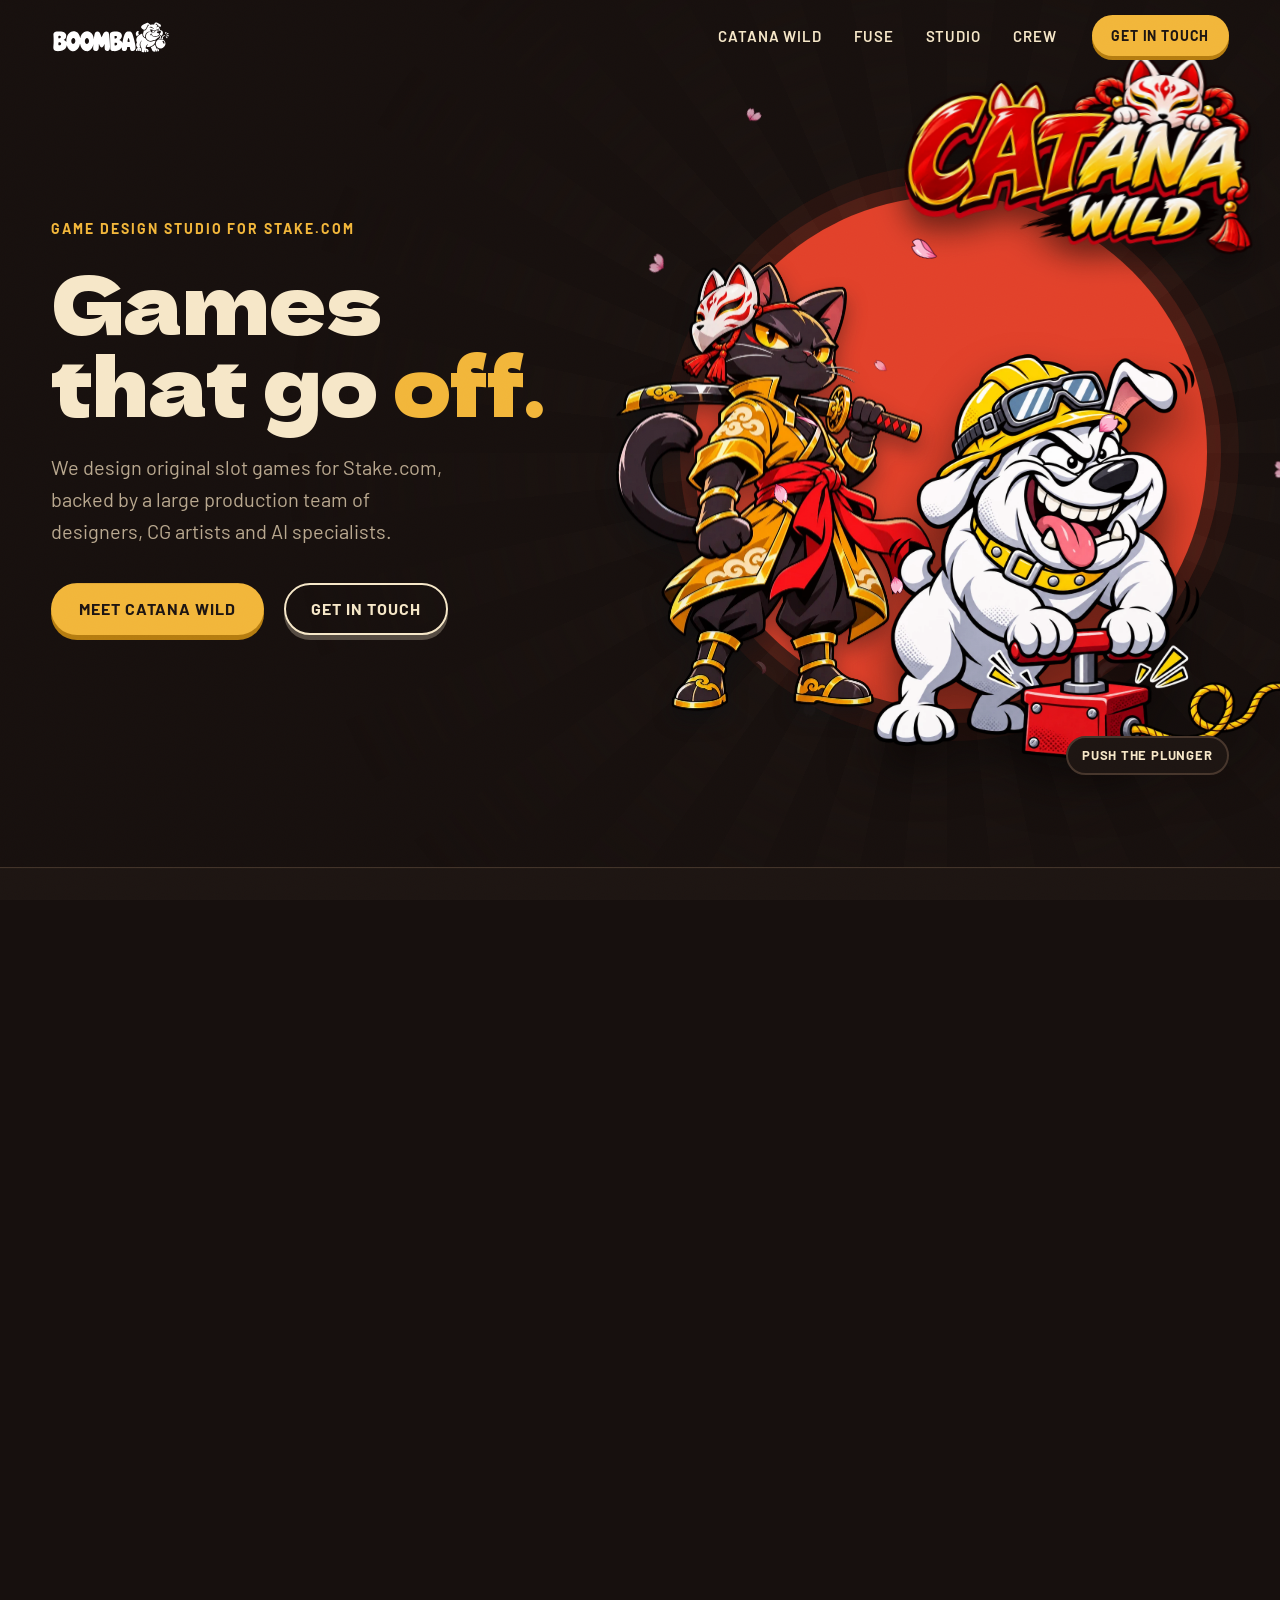
==== commit b4e946d7: "feat: rebuild the site around CATANA WILD One game on the site now: the page is redesigned around CA" ====
--- a/index.html
+++ b/index.html
@@ -3,12 +3,12 @@
   <head>
     <meta charset="UTF-8" />
     <meta name="viewport" content="width=device-width, initial-scale=1, viewport-fit=cover" />
-    <meta name="theme-color" content="#100e0c" />
+    <meta name="theme-color" content="#17100e" />
     <meta name="color-scheme" content="dark" />
     <title>BOOMBA | Games that go off</title>
     <meta
       name="description"
-      content="BOOMBA is a game design studio creating original slot games for Stake.com, backed by a large production team of designers, CG artists and AI specialists."
+      content="BOOMBA is a game design studio creating original slot games for Stake.com. Meet CATANA WILD: 1,024 ways, Wild multipliers stamped up to &times;100 and a 50,000&times; maximum win."
     />
     <meta property="og:type" content="website" />
     <meta property="og:site_name" content="BOOMBA" />
@@ -21,7 +21,10 @@
     <meta property="og:image" content="https://boombaplay.com/og.jpg" />
     <meta property="og:image:width" content="1200" />
     <meta property="og:image:height" content="630" />
-    <meta property="og:image:alt" content="BOOMBA: Games that go off. Posters for KITSUNE and CAPITANO." />
+    <meta
+      property="og:image:alt"
+      content="BOOMBA: Games that go off. Fuse the bulldog next to the masked cat from CATANA WILD."
+    />
     <meta name="twitter:card" content="summary_large_image" />
     <link rel="canonical" href="https://boombaplay.com/" />
     <script type="application/ld+json">
@@ -51,16 +54,16 @@
     >
     <link rel="icon" type="image/png" href="./favicon.png" />
     <link rel="apple-touch-icon" href="./apple-touch-icon.png" />
-    <script type="module" crossorigin src="./assets/index-Jcv1FZsM.js"></script>
-    <link rel="stylesheet" crossorigin href="./assets/index-1OxWq-iX.css">
+    <script type="module" crossorigin src="./assets/index-D262UXkK.js"></script>
+    <link rel="stylesheet" crossorigin href="./assets/index-D37-ToT2.css">
   </head>
   <body>
     <div class="intro" aria-hidden="true" data-intro>
       <img
         class="intro__logo"
-        src="./assets/boomba-logo-sm-Dj_3wAxK.webp"
-        width="560"
-        height="187"
+        src="./assets/boomba-logo-DgUdQAZW.svg"
+        width="2172"
+        height="724"
         alt=""
         data-intro-logo
       />
@@ -68,6 +71,14 @@
         <span class="intro__burn" data-intro-burn></span>
       </div>
       <div class="intro__flash" data-intro-flash></div>
+      <img
+        class="intro__blast"
+        src="./assets/catana-blast-aPw0fDz0.webp"
+        width="900"
+        height="900"
+        alt=""
+        data-intro-blast
+      />
     </div>
 
     <a class="skip-link" href="#main">Skip to content</a>
@@ -76,10 +87,10 @@
     <header class="nav" data-nav>
       <div class="nav__inner">
         <a class="nav__brand" href="#top" aria-label="BOOMBA, back to top">
-          <img src="./assets/boomba-logo-sm-Dj_3wAxK.webp" width="560" height="187" alt="" />
+          <img src="./assets/boomba-logo-DgUdQAZW.svg" width="2172" height="724" alt="" />
         </a>
         <nav class="nav__links" id="nav-links" aria-label="Primary" data-nav-links>
-          <a href="#games">Games</a>
+          <a href="#catana">CATANA WILD</a>
           <a href="#fuse">Fuse</a>
           <a href="#studio">Studio</a>
           <a href="#crew">Crew</a>
@@ -110,37 +121,33 @@
                   CG artists and AI specialists.
                 </p>
                 <div class="hero__actions" data-hero-fade>
-                  <a
-                    class="btn btn--accent"
-                    href="./play/capitano.html"
-                    target="_blank"
-                    rel="noopener"
-                    data-demo
-                  >
-                    Play CAPITANO<span class="visually-hidden"> (opens in a new tab)</span>
-                  </a>
+                  <a class="btn btn--accent" href="#catana">Meet CATANA WILD</a>
                   <a class="btn btn--ghost" href="#contact">Get in touch</a>
                 </div>
               </div>
 
-              <div class="hero__stage">
+              <div class="hero__stage" data-hero-stage>
                 <div class="hero__disc" data-hero-disc aria-hidden="true"></div>
-                <a class="poster poster--kitsune" href="#kitsune" data-hero-poster data-speed="1.08">
-                  <img
-                    src="./assets/kitsune-poster-7y21CAEL.webp"
+                <div class="hero__petals hero__petals--back" data-petals="14" aria-hidden="true"></div>
+                <a class="hero__logo" href="#catana" data-hero-prop data-speed="1.12">
+                  <img
+                    src="./assets/catana-logo-f7GsspEs.webp"
                     width="900"
-                    height="1206"
-                    alt="KITSUNE key art: a masked cat ninja leaping at the Shogun Rat"
+                    height="506"
+                    alt="CATANA WILD, our new game"
                   />
                 </a>
-                <a class="poster poster--capitano" href="#capitano" data-hero-poster data-speed="1.14">
-                  <img
-                    src="./assets/capitano-poster-CdlWxH0p.webp"
-                    width="960"
-                    height="1140"
-                    alt="CAPITANO title screen: a cargo ship loaded with coloured containers"
-                  />
-                </a>
+                <div class="hero__cat" data-hero-prop data-speed="1.06">
+                  <div class="hero__cat-body">
+                    <img
+                      src="./assets/catana-cat-BcxSdk16.webp"
+                      width="680"
+                      height="1024"
+                      alt="The masked cat from CATANA WILD, katana across his shoulders"
+                      data-live-cat
+                    />
+                  </div>
+                </div>
                 <button
                   class="hero__fuse"
                   type="button"
@@ -165,6 +172,7 @@
                   aria-hidden="true"
                   data-boom-burst
                 />
+                <div class="hero__petals hero__petals--front" data-petals="8" aria-hidden="true"></div>
                 <p class="hero__hint" id="boom-hint" aria-live="polite" data-boom-hint data-hero-fade>
                   Push the plunger
                 </p>
@@ -198,178 +206,218 @@
             </p>
           </section>
 
-          <div class="games-intro" id="games">
-            <h2 class="section-title" data-split>Two games so far. Both built from zero.</h2>
-          </div>
-
-          <section class="panel duel" id="kitsune" aria-labelledby="kitsune-title" data-duel>
-            <img
-              class="duel__bg"
-              data-duel-bg
-              src="./assets/kitsune-rooftops-HgfJ6Gmw.webp"
-              width="2688"
-              height="1520"
-              alt=""
-              loading="lazy"
-              decoding="async"
-            />
-            <div class="duel__inner">
-              <h2 class="duel__title" id="kitsune-title">KITSUNE</h2>
-
-              <div class="duel__arena">
+          <section class="kit" id="catana" aria-labelledby="catana-title">
+            <div class="panel kit-scene" data-kit-scene>
+              <img
+                class="kit-scene__sky"
+                src="./assets/catana-alley-CEqt8PVo.webp"
+                width="1920"
+                height="1086"
+                alt=""
+                loading="lazy"
+                decoding="async"
+                data-kit-sky
+              />
+              <div class="kit-scene__inner">
+                <p class="kit-label kit-scene__label">Our game for Stake Engine</p>
+                <h2 class="kit-scene__logo" id="catana-title" data-kit-logo>
+                  <img
+                    src="./assets/catana-logo-f7GsspEs.webp"
+                    width="900"
+                    height="506"
+                    alt="CATANA WILD"
+                    loading="lazy"
+                    decoding="async"
+                  />
+                </h2>
                 <img
-                  class="duel__fighter duel__fighter--cat"
-                  data-duel-cat
-                  src="./assets/kitsune-cat-CVyQRSZG.webp"
-                  width="1020"
-                  height="1536"
-                  alt="A black cat in a fox mask with one paw on a sheathed katana"
+                  class="kit-scene__fighter kit-scene__fighter--cat"
+                  src="./assets/catana-cat-ready-C-07oEjv.webp"
+                  width="640"
+                  height="640"
+                  alt="The masked cat crouched low, one paw on the hilt of his katana"
                   loading="lazy"
                   decoding="async"
+                  data-kit-cat
                 />
                 <img
-                  class="duel__board"
-                  data-duel-board
-                  src="./assets/kitsune-reels-ofip0s0e.webp"
-                  width="1245"
-                  height="912"
-                  alt="KITSUNE reels: a five by four grid of fans, koi, bells, kunai, chrysanthemums and a fox mask Wild"
+                  class="kit-scene__fighter kit-scene__fighter--rat"
+                  src="./assets/catana-rat-DWZ8XH2i.webp"
+                  width="680"
+                  height="1024"
+                  alt="The Shogun Rat in a gold-trimmed robe, grinning behind his fan"
                   loading="lazy"
                   decoding="async"
+                  data-kit-rat
                 />
-                <img
-                  class="duel__fighter duel__fighter--rat"
-                  data-duel-rat
-                  src="./assets/kitsune-rat-JA20Vm4g.webp"
-                  width="1020"
-                  height="1536"
-                  alt="The Shogun Rat in white robes, holding a fan and a stolen talisman"
-                  loading="lazy"
-                  decoding="async"
-                />
-              </div>
-
-              <div class="duel__copy">
-                <div class="duel__story">
-                  <p class="duel__tag">Nine lives, one last hunt.</p>
-                  <p class="duel__body">
-                    A masked cat chases the Shogun Rat across old Kyoto. Three chapters, sticky Wilds and a
-                    multiplier that doubles with every chapter.
+                <div class="kit-scene__pitch">
+                  <p class="kit-scene__tag">Nine lives, one last hunt.</p>
+                  <p class="kit-scene__body">
+                    A masked cat hunts the Shogun Rat across old Kyoto. A story-driven slot with sticky Wilds,
+                    stamped multipliers and one clear maximum win.
                   </p>
                 </div>
-                <dl class="facts">
-                  <div class="fact">
-                    <dt>Ways to win</dt>
-                    <dd data-count="1024">1,024</dd>
-                  </div>
-                  <div class="fact">
-                    <dt>Free spins in The Hunt</dt>
-                    <dd data-count="15">15</dd>
-                  </div>
-                  <div class="fact">
-                    <dt>Top chapter multiplier</dt>
-                    <dd data-count="8" data-prefix="&times;">&times;8</dd>
-                  </div>
-                  <div class="fact">
-                    <dt>Target RTP</dt>
-                    <dd data-count="96" data-suffix="%">96%</dd>
-                  </div>
-                </dl>
-                <!-- The KITSUNE demo is withheld until its display fonts are licensed; see scripts/assemble-site.ts. -->
-                <p class="duel__soon">Playable demo coming soon</p>
-              </div>
-            </div>
-          </section>
-
-          <section class="panel cargo" id="capitano" aria-labelledby="capitano-title">
-            <div class="cargo__inner">
-              <header class="cargo__head">
-                <h2 class="cargo__title" id="capitano-title">CAPITANO</h2>
-                <p class="cargo__tag">One play. Two tilts. Every connection counts.</p>
+              </div>
+            </div>
+
+            <dl class="facts kit-facts">
+              <div class="fact" data-reveal>
+                <dt>Ways to win on a 5&times;4 grid</dt>
+                <dd data-count="1024">1,024</dd>
+              </div>
+              <div class="fact" data-reveal>
+                <dt>Top Wild multiplier</dt>
+                <dd data-count="100" data-prefix="&times;">&times;100</dd>
+              </div>
+              <div class="fact" data-reveal>
+                <dt>Maximum win, in every mode</dt>
+                <dd data-count="50000" data-suffix="&times;">50,000&times;</dd>
+              </div>
+              <div class="fact" data-reveal>
+                <dt>RTP, in every mode</dt>
+                <dd data-count="96.3" data-suffix="%" data-decimals="2">96.30%</dd>
+              </div>
+            </dl>
+
+            <div class="kit-block">
+              <header class="kit-head">
+                <p class="kit-label">The story</p>
+                <h3 class="kit-title" data-split>Three chapters. One hunt.</h3>
+                <p class="kit-lead" data-reveal>
+                  Every hunt runs fifteen free spins through three chapters, five spins each.
+                </p>
               </header>
-
-              <figure class="cargo__screen" data-clip>
-                <img
-                  src="./assets/capitano-play-D4RAH_pr.webp"
-                  width="2000"
-                  height="1250"
-                  alt="CAPITANO game screen: a cargo ship carrying a five by five grid of coloured containers"
-                  loading="lazy"
-                  decoding="async"
-                />
-              </figure>
-
-              <ol class="route" data-reveal>
-                <li class="route__stop">
-                  <img
-                    src="./assets/capitano-load-Ca8-J8Dy.webp"
-                    width="1260"
-                    height="840"
-                    alt="CAPITANO after loading: the hold full of coloured containers"
-                    loading="lazy"
-                    decoding="async"
-                  />
-                  <div class="route__text">
-                    <h3>Load the hold</h3>
-                    <p>Five or more matching containers connect and pay.</p>
-                  </div>
-                </li>
-                <li class="route__stop">
-                  <img
-                    src="./assets/capitano-port-DysAyyCK.webp"
-                    width="1260"
-                    height="840"
-                    alt="CAPITANO tilted to port: the remaining containers have slid to one side"
-                    loading="lazy"
-                    decoding="async"
-                  />
-                  <div class="route__text">
-                    <h3>Tilt to port</h3>
-                    <p>The cargo slides one way. New connections pay again.</p>
-                  </div>
-                </li>
-                <li class="route__stop">
-                  <img
-                    src="./assets/capitano-starboard-Dx4o3IVy.webp"
-                    width="1260"
-                    height="840"
-                    alt="CAPITANO tilted to starboard: the containers have slid to the other side"
-                    loading="lazy"
-                    decoding="async"
-                  />
-                  <div class="route__text">
-                    <h3>Tilt to starboard</h3>
-                    <p>One last shift, one last chance to connect.</p>
+              <ol class="chapters" aria-label="The three chapters of a hunt" data-kit-chapters>
+                <li class="chapter chapter--alley" data-reveal>
+                  <img
+                    src="./assets/catana-alley-CEqt8PVo.webp"
+                    width="1920"
+                    height="1086"
+                    alt="A lantern-lit Kyoto alley under cherry blossom and a low red sun"
+                    loading="lazy"
+                    decoding="async"
+                    data-kit-drift
+                  />
+                  <div class="chapter__text">
+                    <span class="chapter__num" aria-hidden="true">I</span>
+                    <h4>The Alley</h4>
+                    <p>The hunt starts among lanterns and shop fronts.</p>
+                  </div>
+                </li>
+                <li class="chapter chapter--rooftops" data-reveal>
+                  <img
+                    src="./assets/catana-rooftops-DC96wyZW.webp"
+                    width="1920"
+                    height="1086"
+                    alt="Tiled rooftops and a pagoda against a burning sunset"
+                    loading="lazy"
+                    decoding="async"
+                    data-kit-drift
+                  />
+                  <div class="chapter__text">
+                    <span class="chapter__num" aria-hidden="true">II</span>
+                    <h4>The Rooftops</h4>
+                    <p>The chase climbs above the city at sunset.</p>
+                  </div>
+                </li>
+                <li class="chapter chapter--temple" data-reveal>
+                  <img
+                    src="./assets/catana-temple-C74J0ij-.webp"
+                    width="1920"
+                    height="1086"
+                    alt="A temple courtyard with a torii gate under a blood-red moon"
+                    loading="lazy"
+                    decoding="async"
+                    data-kit-drift
+                  />
+                  <div class="chapter__text">
+                    <span class="chapter__num" aria-hidden="true">III</span>
+                    <h4>The Duel</h4>
+                    <p>It ends at the temple, under a red moon.</p>
                   </div>
                 </li>
               </ol>
-
-              <div class="cargo__foot">
-                <dl class="facts">
-                  <div class="fact">
-                    <dt>Cargo hold</dt>
-                    <dd>5&times;5</dd>
-                  </div>
-                  <div class="fact">
-                    <dt>Exact RTP</dt>
-                    <dd data-count="96" data-suffix="%" data-decimals="2">96.00%</dd>
-                  </div>
-                  <div class="fact">
-                    <dt>Top outcome</dt>
-                    <dd data-count="540" data-suffix="&times;">540&times;</dd>
-                  </div>
-                </dl>
-                <a
-                  class="btn btn--accent"
-                  href="./play/capitano.html"
-                  target="_blank"
-                  rel="noopener"
-                  data-demo
-                >
-                  Play CAPITANO<span class="visually-hidden"> (opens in a new tab)</span>
-                </a>
-              </div>
-            </div>
+            </div>
+
+            <div class="kit-block kit-play">
+              <article class="stamp" data-kit-stamp>
+                <div class="stamp__text">
+                  <p class="kit-label">The signature move</p>
+                  <h3 class="kit-title">Every multiplier is stamped on.</h3>
+                  <p>
+                    The cat brings his seal down on a Wild once for every step of the ladder. The last blow
+                    decides what that Wild is worth.
+                  </p>
+                  <ol class="ladder" aria-label="Wild multipliers, lowest to highest" data-kit-ladder>
+                    <li>&times;2</li>
+                    <li>&times;3</li>
+                    <li>&times;5</li>
+                    <li>&times;10</li>
+                    <li>&times;25</li>
+                    <li>&times;50</li>
+                    <li>&times;100</li>
+                  </ol>
+                  <button class="stamp__again" type="button" hidden data-kit-stamp-again>Stamp again</button>
+                </div>
+                <div class="stamp__stage" aria-hidden="true" data-kit-stamp-stage>
+                  <span class="stamp__seal" data-kit-seal><span data-kit-seal-value>&times;100</span></span>
+                  <img
+                    class="stamp__paw"
+                    src="./assets/catana-stamp-CBonuAVP.webp"
+                    width="640"
+                    height="651"
+                    alt=""
+                    loading="lazy"
+                    decoding="async"
+                    data-kit-paw
+                  />
+                </div>
+              </article>
+
+              <article class="mode mode--hunt" data-reveal>
+                <span class="mode__sticker mode__sticker--scroll" aria-hidden="true"></span>
+                <p class="mode__price">Buy for 100&times; the bet</p>
+                <h3 class="mode__title">The Hunt</h3>
+                <p>
+                  Fifteen free spins where Wilds stick to the reels and keep their multiplier. Every win is
+                  multiplied by the sticky Wilds it runs through.
+                </p>
+              </article>
+
+              <article class="mode mode--super" data-reveal>
+                <span class="mode__sticker mode__sticker--claw" aria-hidden="true"></span>
+                <p class="mode__price">Buy for 400&times; the bet</p>
+                <h3 class="mode__title">Super Hunt</h3>
+                <p>
+                  Starts with one Wild already locked in, multiplier and all, and the chapters climb &times;2,
+                  &times;3, &times;5.
+                </p>
+              </article>
+            </div>
+
+            <div class="panel kit-symbols">
+              <header class="kit-head">
+                <p class="kit-label">The paytable</p>
+                <h3 class="kit-title" data-split>Nine symbols, all drawn for this game.</h3>
+              </header>
+              <ul class="symbols" data-kit-symbols>
+                <li class="symbol"><span class="symbol__art" aria-hidden="true"></span>Shogun Rat</li>
+                <li class="symbol"><span class="symbol__art" aria-hidden="true"></span>Jade koi</li>
+                <li class="symbol"><span class="symbol__art" aria-hidden="true"></span>Temple bell</li>
+                <li class="symbol"><span class="symbol__art" aria-hidden="true"></span>Kunai</li>
+                <li class="symbol"><span class="symbol__art" aria-hidden="true"></span>Cat eye</li>
+                <li class="symbol"><span class="symbol__art" aria-hidden="true"></span>Chrysan&shy;themum</li>
+                <li class="symbol"><span class="symbol__art" aria-hidden="true"></span>Fox mask Wild</li>
+                <li class="symbol">
+                  <span class="symbol__art" aria-hidden="true"></span>Hunt scroll Scatter
+                </li>
+                <li class="symbol"><span class="symbol__art" aria-hidden="true"></span>Hunt mark</li>
+              </ul>
+            </div>
+
+            <p class="kit-status" data-reveal>
+              <strong>CATANA WILD is built for Stake Engine.</strong> Release date to be announced.
+            </p>
           </section>
 
           <section class="fuse" id="fuse" aria-labelledby="fuse-title">
@@ -430,34 +478,34 @@
                   <div class="cell__text">
                     <h3>Original worlds, no reskins.</h3>
                     <p>
-                      Every symbol, character and stage is made for its own game. KITSUNE alone has three
-                      Kyoto backdrops.
+                      Every character, symbol and stage is made for its own game, in one art style from the
+                      first sketch to the last frame.
                     </p>
                   </div>
                   <img
                     class="cell__art"
-                    src="./assets/kitsune-symbols-BleeSr_m.webp"
-                    width="1152"
-                    height="1152"
-                    alt="Nine KITSUNE symbols: fan, koi, bell, kunai, cat eye, chrysanthemum, fox mask, scroll and claw marks"
+                    src="./assets/catana-victory-D3rI-oIi.webp"
+                    width="620"
+                    height="933"
+                    alt="The cat from CATANA WILD cheering with his katana raised"
                     loading="lazy"
                     decoding="async"
                   />
                 </article>
 
                 <article class="cell cell--math" data-reveal>
-                  <p class="cell__figure">96.00%</p>
+                  <p class="cell__figure">96.30%</p>
                   <h3>Math you can check.</h3>
                   <p>
-                    CAPITANO returns exactly 96.00%, proven with integer arithmetic across 12,000 catalogued
-                    boards. It is not a simulation estimate.
+                    CATANA WILD is held to a 96.30% return in every mode, with one 50,000&times; maximum win
+                    for the whole game.
                   </p>
                 </article>
 
                 <article class="cell cell--sound" data-reveal>
                   <img
                     class="cell__bg"
-                    src="./assets/kitsune-eyes-TnIhPaSi.webp"
+                    src="./assets/catana-eyes-CymG_eS4.webp"
                     width="1600"
                     height="686"
                     alt=""
@@ -467,19 +515,19 @@
                   <div class="cell__text">
                     <h3>A sound of its own.</h3>
                     <p>
-                      Each game gets its own music and effects. This one plays under the reels in KITSUNE.
+                      Each game gets its own music and effects. This one plays under the reels in CATANA WILD.
                     </p>
                     <div class="player" data-player data-state="idle">
                       <button
                         class="player__toggle"
                         type="button"
-                        aria-label="Play the KITSUNE theme"
+                        aria-label="Play the CATANA WILD theme"
                         data-player-toggle
                       >
                         <span class="player__glyph" aria-hidden="true"></span>
                       </button>
                       <div class="player__meta">
-                        <span>KITSUNE theme</span>
+                        <span>CATANA WILD theme</span>
                         <span class="player__time" data-player-time>0:00</span>
                       </div>
                       <div class="player__bar" aria-hidden="true">
@@ -564,12 +612,12 @@
                       <p>A game design studio with one rule: no filler.</p>
                     </li>
                     <li data-reveal>
-                      <h3>CAPITANO sets sail</h3>
-                      <p>Our first game, with math proven to the last decimal.</p>
+                      <h3>CATANA WILD takes shape</h3>
+                      <p>Story, art direction and math, built from zero.</p>
                     </li>
                     <li data-reveal>
-                      <h3>KITSUNE draws its sword</h3>
-                      <p>A story-driven slot in three chapters.</p>
+                      <h3>CATANA WILD meets Stake Engine</h3>
+                      <p>Three modes, one 50,000&times; maximum win.</p>
                     </li>
                     <li data-reveal>
                       <h3>Next</h3>
@@ -612,15 +660,15 @@
           <div class="footer__inner">
             <img
               class="footer__logo"
-              src="./assets/boomba-logo-sm-Dj_3wAxK.webp"
-              width="560"
-              height="187"
+              src="./assets/boomba-logo-DgUdQAZW.svg"
+              width="2172"
+              height="724"
               alt="BOOMBA"
               loading="lazy"
               decoding="async"
             />
             <nav class="footer__links" aria-label="Footer">
-              <a href="#games">Games</a>
+              <a href="#catana">CATANA WILD</a>
               <a href="#fuse">Fuse</a>
               <a href="#studio">Studio</a>
               <a href="#crew">Crew</a>
@@ -634,7 +682,7 @@
                 loading="lazy"
                 decoding="async"
               />
-              <figcaption>Fuse is off duty. The games are not.</figcaption>
+              <figcaption>Fuse is off duty. The hunt is not.</figcaption>
             </figure>
             <p class="footer__legal">
               BOOMBA is a game design studio creating slot games for Stake.com. Stake and the Stake logo are
@@ -642,8 +690,7 @@
               <a href="mailto:hello@boombaplay.com">hello@boombaplay.com</a>
             </p>
             <p class="footer__legal">
-              Demos use play credits with no cash value. No deposits and no real-money play. For adults only
-              (18+). Play responsibly.
+              CATANA WILD is a game of chance for adults only (18+). Play responsibly.
             </p>
             <p class="footer__copy">&copy; 2026 BOOMBA. All rights reserved.</p>
           </div>
@@ -651,19 +698,5 @@
       </div>
     </div>
 
-    <dialog class="age-gate" aria-labelledby="age-gate-title" data-age-gate>
-      <form class="age-gate__body" method="dialog">
-        <h2 class="age-gate__title" id="age-gate-title">Are you 18 or older?</h2>
-        <p>
-          The demos are slot games. They use play credits only, with no deposits and no cash prizes, but they
-          are made for adults.
-        </p>
-        <div class="age-gate__actions">
-          <button class="btn btn--accent" value="yes" data-age-confirm>Yes, I am 18+</button>
-          <button class="btn btn--ghost" value="no">No, go back</button>
-        </div>
-      </form>
-    </dialog>
-
   </body>
 </html>
--- a/assets/index-D37-ToT2.css
+++ b/assets/index-D37-ToT2.css
@@ -0,0 +1 @@
+@font-face{font-family:Dela Gothic One;font-style:normal;font-display:swap;font-weight:400;src:url(./dela-gothic-one-latin-400-normal-AgyGD05y.woff2)format("woff2"),url(./dela-gothic-one-latin-400-normal-qxqiosUh.woff)format("woff")}@font-face{font-family:Barlow;font-style:normal;font-display:swap;font-weight:400;src:url(./barlow-latin-400-normal-qiz4-Cze.woff2)format("woff2"),url(./barlow-latin-400-normal-fsAxiSwU.woff)format("woff")}@font-face{font-family:Barlow;font-style:normal;font-display:swap;font-weight:500;src:url(./barlow-latin-500-normal-BPAOfeC8.woff2)format("woff2"),url(./barlow-latin-500-normal-C1h8hMer.woff)format("woff")}@font-face{font-family:Barlow;font-style:normal;font-display:swap;font-weight:600;src:url(./barlow-latin-600-normal-DILqtrty.woff2)format("woff2"),url(./barlow-latin-600-normal-CNwfPWQD.woff)format("woff")}@font-face{font-family:Barlow;font-style:normal;font-display:swap;font-weight:700;src:url(./barlow-latin-700-normal-A9pxMQ4z.woff2)format("woff2"),url(./barlow-latin-700-normal-__SGTsZ1.woff)format("woff")}:root{--lightningcss-light: ;--lightningcss-dark:initial;color-scheme:dark;--ink-950:#17100e;--ink-900:#1d1512;--ink-800:#2b201b;--ink-700:#47362c;--paper:#f6e7c8;--paper-deep:#ecd7a6;--muted:#b9a88f;--accent:#f2b63a;--accent-deep:#b57c10;--on-accent:#1d1512;--red:#e2412a;--red-deep:#b02f1b;--jade:#14806a;--jade-deep:#0e6858;--font-display:"Dela Gothic One", "Arial Black", Impact, sans-serif;--font-body:Barlow, "Helvetica Neue", Arial, sans-serif;--font-brush:"Hunt Brush", "Dela Gothic One", "Arial Black", sans-serif;--font-label:"Hunt Label", Barlow, "Helvetica Neue", sans-serif;--text-hero:clamp(2.75rem, 1rem + 5vw, 5.4rem);--text-title:clamp(2.5rem, 1rem + 6vw, 6.5rem);--text-section:clamp(2rem, 1.2rem + 3.2vw, 3.75rem);--text-lead:clamp(1.0625rem, 1rem + .35vw, 1.25rem);--text-body:1.0625rem;--text-small:.875rem;--radius-panel:clamp(24px, 3.2vw, 44px);--radius-card:28px;--radius-media:18px;--radius-pill:999px;--frame:4px solid var(--paper);--shadow-print:8px 8px 0 var(--ink-950);--gutter:clamp(16px, 4vw, 56px);--max-width:1320px;--space-section:clamp(4.5rem, 3rem + 7vw, 9rem);--space-block:clamp(3rem, 2rem + 4.5vw, 6rem);--nav-height:72px;--ease-out:cubic-bezier(.16, 1, .3, 1);--duration-fast:.16s;--duration-normal:.32s;--z-backdrop:-2;--z-behind:-1;--z-raised:2;--z-menu:40;--z-nav:50;--z-grain:60;--z-skip:70;--z-intro:80}@font-face{font-family:Hunt Brush;src:url(./permanent-marker-BF23djCy.woff2)format("woff2");font-style:normal;font-weight:400;font-display:swap}@font-face{font-family:Hunt Label;src:url(./piedra-dbhK5p3v.woff2)format("woff2");font-style:normal;font-weight:400;font-display:swap}*,:before,:after{box-sizing:border-box}html:not(.has-smoother){scroll-behavior:smooth}html{scroll-padding-top:calc(var(--nav-height) + 12px);-webkit-text-size-adjust:100%}body{background:var(--ink-950);min-height:100dvh;color:var(--paper);font-family:var(--font-body);font-size:var(--text-body);-webkit-font-smoothing:antialiased;text-rendering:optimizelegibility;margin:0;line-height:1.6}body:after{content:"";z-index:var(--z-grain);pointer-events:none;opacity:.07;mix-blend-mode:soft-light;background-image:url("data:image/svg+xml,%3Csvg xmlns='http://www.w3.org/2000/svg' width='220' height='220'%3E%3Cfilter id='n'%3E%3CfeTurbulence type='fractalNoise' baseFrequency='0.9' numOctaves='2' stitchTiles='stitch'/%3E%3C/filter%3E%3Crect width='100%25' height='100%25' filter='url(%23n)'/%3E%3C/svg%3E");position:fixed;inset:0}main{overflow-x:clip}img{max-width:100%;height:auto;display:block}h1,h2,h3,h4,p,dl,dd,ol,ul,figure{margin:0}ol,ul{padding:0;list-style:none}h1,h2{font-family:var(--font-display);letter-spacing:-.01em;text-wrap:balance;font-weight:400;line-height:1.02}h3{font-family:var(--font-body);letter-spacing:-.005em;font-size:1.375rem;font-weight:700;line-height:1.2}a{color:inherit}:focus-visible{outline:3px solid var(--accent);outline-offset:3px;border-radius:6px}::selection{background:var(--accent);color:var(--on-accent)}.visually-hidden{clip-path:inset(50%);white-space:nowrap;width:1px;height:1px;position:absolute;overflow:hidden}.skip-link{z-index:var(--z-skip);border-radius:var(--radius-pill);background:var(--accent);color:var(--on-accent);padding:.75em 1.25em;font-weight:700;text-decoration:none;position:fixed;top:12px;left:12px;transform:translateY(-200%)}.skip-link:focus-visible{transform:none}.panel{border-radius:var(--radius-panel);isolation:isolate;margin-inline:clamp(8px,1.6vw,24px);position:relative;overflow:clip}.split-line-mask{margin-bottom:-.16em;padding-bottom:.16em}.section-title{font-size:var(--text-section);max-width:16ch}@media (prefers-reduced-motion:reduce){html:not(.has-smoother){scroll-behavior:auto}*,:before,:after{transition-duration:.01ms!important;animation-duration:.01ms!important;animation-iteration-count:1!important}}.btn{--btn-edge:5px;border-radius:var(--radius-pill);font-family:var(--font-body);letter-spacing:.06em;text-transform:uppercase;white-space:nowrap;cursor:pointer;transition:translate var(--duration-fast) var(--ease-out), box-shadow var(--duration-fast) var(--ease-out), background-color var(--duration-fast) var(--ease-out);border:2px solid #0000;justify-content:center;align-items:center;gap:.55em;padding:1em 1.6em;font-size:1rem;font-weight:700;line-height:1;text-decoration:none;display:inline-flex}.btn--accent{background:var(--accent);color:var(--on-accent);box-shadow:0 var(--btn-edge) 0 var(--accent-deep)}.btn--ghost{border-color:var(--paper);color:var(--paper);box-shadow:0 var(--btn-edge) 0 #f6e7c847;background:0 0}.btn--sm{--btn-edge:4px;padding:.8em 1.25em;font-size:.875rem}.btn--lg{--btn-edge:7px;padding:1.15em 2.2em;font-size:1.125rem}@media (hover:hover){.btn:hover{translate:0 -2px}.btn--accent:hover{box-shadow:0 calc(var(--btn-edge) + 2px) 0 var(--accent-deep)}.btn--ghost:hover{box-shadow:0 calc(var(--btn-edge) + 2px) 0 #f6e7c847;background:#f6e7c814}}.btn:active{translate:0 calc(var(--btn-edge) - 1px);box-shadow:0 1px 0 var(--accent-deep)}.btn--ghost:active{box-shadow:0 1px #f6e7c847}.facts{flex-wrap:wrap;gap:1.25rem clamp(1.25rem,3vw,2.75rem);display:flex}.fact{flex-direction:column-reverse;gap:.35rem;display:flex}.fact dd{font-family:var(--font-display);letter-spacing:-.02em;font-size:clamp(1.625rem,1.2rem + 1.4vw,2.5rem);line-height:1}.fact dt{max-width:14ch;color:var(--muted);font-size:var(--text-small);font-weight:500;line-height:1.3}.nav-sentinel{width:1px;height:32px;position:absolute;top:0;left:0}.nav{z-index:var(--z-nav);height:var(--nav-height);transition:background-color var(--duration-normal) var(--ease-out), border-color var(--duration-normal) var(--ease-out);border-bottom:1px solid #0000;position:fixed;inset:0 0 auto}.nav.is-stuck,.nav[data-open]{border-bottom-color:var(--ink-700);-webkit-backdrop-filter:blur(14px);background:#17100ee6}.nav__inner{height:100%;max-width:var(--max-width);padding-inline:var(--gutter);align-items:center;gap:1rem;margin-inline:auto;display:flex}.nav__brand{border-radius:8px;flex:none}.nav__brand img{width:auto;height:40px}.nav__links{gap:clamp(1.25rem,2.5vw,2.25rem);margin-left:auto;display:flex}.nav__links a,.footer__links a{letter-spacing:.06em;text-transform:uppercase;padding-block:.5rem;font-size:.9375rem;font-weight:600;text-decoration:none;position:relative}.nav__links a:after,.footer__links a:after{content:"";background:var(--accent);transform-origin:0;height:2px;transition:scale var(--duration-normal) var(--ease-out);position:absolute;inset:auto 0 .2rem;scale:0 1}@media (hover:hover){.nav__links a:hover:after,.footer__links a:hover:after{scale:1}}.nav__cta{margin-left:clamp(.25rem,1.5vw,1.25rem)}.nav__toggle{border:2px solid var(--ink-700);border-radius:var(--radius-pill);min-width:5.25rem;height:44px;color:var(--paper);font-family:var(--font-body);letter-spacing:.06em;text-transform:uppercase;cursor:pointer;background:0 0;place-items:center;padding:0 1rem;font-size:.875rem;font-weight:700;display:none}@media (width<=820px){.nav__links{z-index:var(--z-menu);padding:.25rem var(--gutter) 1.5rem;border-bottom:1px solid var(--ink-700);background:var(--ink-950);visibility:hidden;opacity:0;transition:opacity var(--duration-normal) var(--ease-out), translate var(--duration-normal) var(--ease-out), visibility 0s linear var(--duration-normal);flex-direction:column;gap:0;margin:0;position:absolute;inset:100% 0 auto;translate:0 -8px}.nav[data-open] .nav__links{visibility:visible;opacity:1;transition-delay:0s;translate:0}.nav__links a{border-bottom:1px solid var(--ink-800);font-family:var(--font-display);letter-spacing:0;text-transform:none;padding-block:1rem;font-size:1.625rem;font-weight:400}.nav__links a:after{content:none}.nav__cta{margin-left:auto}.nav__toggle{visibility:hidden;display:grid}.js .nav__toggle{visibility:visible}}@media (width<=400px){.nav__cta{display:none}.nav__toggle{margin-left:auto}}.hero{min-height:100dvh;padding-block:calc(var(--nav-height) + 24px) clamp(3rem, 6vw, 5rem);align-items:center;display:grid;position:relative}.hero:before{content:"";pointer-events:none;background:repeating-conic-gradient(from 0deg at 74% 54%, var(--ink-900) 0 6deg, transparent 6deg 12deg);position:absolute;inset:0;-webkit-mask-image:radial-gradient(circle at 74% 54%,#000 0,#0000 62%);mask-image:radial-gradient(circle at 74% 54%,#000 0,#0000 62%)}.hero__inner{width:100%;max-width:var(--max-width);padding-inline:var(--gutter);grid-template-columns:minmax(0,1fr) minmax(0,1fr);align-items:center;gap:clamp(2rem,5vw,5rem);margin-inline:auto;display:grid;position:relative}.hero__eyebrow{color:var(--accent);font-size:var(--text-small);letter-spacing:.14em;text-transform:uppercase;margin-bottom:1.25rem;font-weight:700}.hero__title{max-width:9ch;font-size:var(--text-hero)}.hero__pop{color:var(--accent)}.hero__sub{max-width:36ch;color:var(--muted);font-size:var(--text-lead);margin-top:1.75rem}.hero__actions{flex-wrap:wrap;gap:1.1rem 1.25rem;margin-top:2.25rem;display:flex}.hero__stage{aspect-ratio:1/1.06;justify-self:center;width:100%;max-width:660px;position:relative}.hero__disc{aspect-ratio:1;background:var(--red);border-radius:50%;width:92%;position:absolute;top:11%;left:4%;box-shadow:0 0 0 14px #e2412a33,0 0 0 32px #e2412a14}.hero__logo{z-index:var(--z-raised);border-radius:var(--radius-media);filter:drop-shadow(0 14px 14px #0504038c);width:64%;transition:scale var(--duration-normal) var(--ease-out);position:absolute;top:-9%;right:-6%;rotate:5deg}.hero__logo img{width:100%}@media (hover:hover){.hero__logo:hover{scale:1.05}}.hero__cat{width:58%;position:absolute;bottom:2%;left:-10%}.hero__cat-body{transform-origin:50% 100%;position:relative}.hero__cat-body img{filter:drop-shadow(0 16px 14px #05040380);width:100%}.hero__cat-body.is-live>img{opacity:0}.hero__petals{pointer-events:none;position:absolute;inset:-12% -14% 2%}.hero__petals--back{opacity:.8}.hero__petals--front{z-index:calc(var(--z-raised) + 1)}.petal{height:100%;position:absolute;top:0}.petal__fall{height:100%;display:block}.petal__art{aspect-ratio:1;opacity:0;background:url(./catana-petals-DC2WewMB.webp) 0 0/300% 200% no-repeat;width:100%;position:absolute;bottom:0;left:0}.hero__fuse{z-index:var(--z-raised);cursor:pointer;filter:drop-shadow(0 26px 22px #0504038c);-webkit-tap-highlight-color:transparent;background:0 0;border:0;width:74%;padding:0;position:absolute;bottom:-7%;right:-10%}.hero__fuse img{width:100%}.hero__boom{z-index:calc(var(--z-raised) + 1);opacity:0;pointer-events:none;width:92%;position:absolute;top:14%;right:-16%}.hero__hint{z-index:var(--z-raised);border:2px solid var(--ink-700);border-radius:var(--radius-pill);background:var(--ink-900);letter-spacing:.06em;text-transform:uppercase;white-space:nowrap;padding:.55em 1.1em;font-size:.8125rem;font-weight:700;position:absolute;bottom:-9%;right:0}.hero__shard{z-index:calc(var(--z-raised) + 1);pointer-events:none;border-radius:3px;width:14px;height:14px;position:absolute;top:0;left:0}.js [data-hero-title],.js [data-hero-fade],.js [data-hero-disc],.js [data-hero-prop],.js [data-hero-fuse]{opacity:0}.js:not(.motion-ready) [data-hero-title],.js:not(.motion-ready) [data-hero-fade],.js:not(.motion-ready) [data-hero-disc],.js:not(.motion-ready) [data-hero-prop],.js:not(.motion-ready) [data-hero-fuse]{animation:.4s 6s forwards hero-failsafe}@keyframes hero-failsafe{to{opacity:1}}@media (prefers-reduced-motion:reduce){.js [data-hero-title],.js [data-hero-fade],.js [data-hero-disc],.js [data-hero-prop],.js [data-hero-fuse]{opacity:1;animation:none}}@media (width<=900px){.hero{min-height:0}.hero__inner{grid-template-columns:minmax(0,1fr);gap:2.5rem}.hero__title{font-size:clamp(2.25rem,11.8vw,5.5rem)}.hero:before{background:repeating-conic-gradient(from 0deg at 56% 74%, var(--ink-900) 0 6deg, transparent 6deg 12deg);-webkit-mask-image:radial-gradient(circle at 56% 74%,#000 0,#0000 58%);mask-image:radial-gradient(circle at 56% 74%,#000 0,#0000 58%)}.hero__stage{max-width:460px;margin-bottom:2rem}.hero__cat{width:54%;left:-3%}.hero__fuse{width:72%;right:-7%}.hero__logo{right:-2%}}.intro{z-index:var(--z-intro);background:var(--ink-950);place-content:center;justify-items:center;gap:1.75rem;animation:.5s 4s forwards intro-failsafe;display:grid;position:fixed;inset:0}.intro__logo{width:min(62vw,340px)}.intro__fuse{border-radius:var(--radius-pill);background:var(--ink-700);width:min(62vw,340px);height:4px;overflow:hidden}.intro__burn{background:var(--accent);transform-origin:0;width:100%;height:100%;display:block;transform:scaleX(0)}.intro__flash{background:var(--accent);clip-path:circle(0%);position:absolute;inset:0}.intro__blast{opacity:0;pointer-events:none;width:min(90vw,560px);max-width:none;position:absolute;top:0;left:0}.intro-seen .intro{display:none}@keyframes intro-failsafe{to{opacity:0;visibility:hidden}}@media (prefers-reduced-motion:reduce){.intro{display:none}}.partner{border-block:1px solid var(--ink-700);background:var(--ink-900)}.partner__inner{max-width:var(--max-width);padding:clamp(1.5rem, 3vw, 2.25rem) var(--gutter);flex-wrap:wrap;align-items:center;gap:1.25rem clamp(1.5rem,4vw,3.5rem);margin-inline:auto;display:flex}.partner__label{color:var(--muted);font-size:var(--text-small);letter-spacing:.14em;text-transform:uppercase;font-weight:700}.partner__logo{width:auto;height:clamp(44px,5vw,64px)}.partner__tags{flex-wrap:wrap;gap:.5rem .75rem;margin-left:auto;display:flex}.partner__tags li{border:1px solid var(--ink-700);border-radius:var(--radius-pill);font-size:var(--text-small);white-space:nowrap;padding:.5em 1em;font-weight:600}@media (width<=860px){.partner__tags{margin-left:0}}.manifesto{min-height:100dvh;padding:clamp(4rem, 10vw, 8rem) var(--gutter);align-items:center;display:grid}.manifesto__text{max-width:20ch;font-family:var(--font-display);letter-spacing:-.01em;text-wrap:balance;margin-inline:auto;font-size:clamp(2rem,1rem + 4.6vw,5rem);line-height:1.08}.games-intro{max-width:var(--max-width);padding:clamp(1rem, 4vw, 3rem) var(--gutter) clamp(2rem, 5vw, 4rem);margin-inline:auto}@media (width<=760px){.manifesto{min-height:0}.manifesto__text{max-width:none}}.kit{padding-bottom:var(--space-block)}.kit-block{max-width:var(--max-width);padding:var(--space-block) var(--gutter) 0;margin-inline:auto}.kit-head{justify-items:start;gap:.9rem;display:grid}.kit-label{color:var(--accent);font-family:var(--font-label);letter-spacing:.08em;text-transform:uppercase;font-size:1rem;line-height:1.2}.kit-title{max-width:18ch;font-family:var(--font-display);font-size:var(--text-section);letter-spacing:-.01em;text-wrap:balance;font-weight:400;line-height:1.02}.kit-lead{max-width:46ch;color:var(--muted);font-size:var(--text-lead)}.kit-facts{max-width:var(--max-width);padding-inline:var(--gutter);flex-wrap:nowrap;justify-content:space-between;gap:0;margin:clamp(2rem,4vw,3.5rem) auto 0;display:flex}.kit-facts .fact{border-left:2px solid var(--ink-700);padding:.25rem 0 .25rem clamp(1rem,2.4vw,2.5rem)}.kit-facts .fact:first-child{border-left:0;padding-left:0}.kit-facts .fact dd{color:var(--accent);white-space:nowrap;font-size:clamp(1.5rem,.9rem + 2.4vw,3rem)}.kit-facts .fact dt{max-width:18ch}.kit-status{max-width:var(--max-width);margin:var(--space-block) auto 0;padding-inline:var(--gutter);color:var(--muted);font-size:var(--text-lead);text-align:center}.kit-status strong{color:var(--paper);font-weight:700}@media (width<=760px){.kit-facts{grid-template-columns:repeat(2,minmax(0,1fr));row-gap:1.75rem;display:grid}.kit-facts .fact:nth-child(odd){border-left:0;padding-left:0}}.kit-scene{background:var(--jade-deep);min-height:clamp(560px,60vw,840px);color:var(--paper);display:grid}.kit-scene__sky{z-index:var(--z-behind);object-fit:cover;object-position:center top;width:100%;height:100%;position:absolute;inset:0}.kit-scene__inner{grid-template-rows:auto auto 1fr;justify-items:center;padding:clamp(1.25rem,3vw,2.75rem) clamp(1rem,3vw,3rem);display:grid;position:relative}.kit-scene__label{border-radius:var(--radius-pill);background:var(--ink-950);padding:.55em 1.2em .45em}.kit-scene__logo{filter:drop-shadow(0 16px 14px #05040366);width:min(54%,700px);margin-top:clamp(.25rem,1vw,1rem)}.kit-scene__logo img{width:100%}.kit-scene__fighter{z-index:var(--z-raised);pointer-events:none;filter:drop-shadow(0 18px 16px #05040373);width:auto;max-width:none;height:78%;position:absolute;bottom:0}.kit-scene__fighter--cat{height:62%;left:0}.kit-scene__fighter--rat{right:1%}.kit-scene__pitch{z-index:var(--z-raised);border-radius:var(--radius-card);background:var(--ink-950);max-width:27rem;box-shadow:8px 8px 0 var(--red);text-align:center;align-self:end;margin-top:clamp(.5rem,1.5vw,1.5rem);padding:clamp(1.25rem,2.2vw,1.75rem) clamp(1.25rem,2.4vw,2rem);position:relative}.kit-scene__tag{color:var(--accent);font-family:var(--font-brush);font-size:clamp(1.5rem,1.1rem + 1.5vw,2.25rem);line-height:1.1}.kit-scene__body{margin-top:.75rem}@media (width<=860px){.kit-scene{min-height:0}.kit-scene__inner{grid-template-rows:none;grid-template-columns:repeat(2,minmax(0,1fr));padding:1.25rem 12px 20px}.kit-scene__label,.kit-scene__logo,.kit-scene__pitch{grid-column:1/-1}.kit-scene__logo{width:min(96%,520px)}.kit-scene__fighter{align-self:end;width:112%;height:auto;margin-top:-4%;position:relative;bottom:auto}.kit-scene__fighter--cat{justify-self:start;width:124%;margin-left:-10%;left:auto}.kit-scene__fighter--rat{justify-self:end;margin-right:-8%;right:auto}.kit-scene__pitch{max-width:none;margin-top:-12%;margin-right:8px}}.chapters{--climb:clamp(1rem, 2.5vw, 2.5rem);padding-top:calc(var(--climb) * 2);grid-template-columns:repeat(3,minmax(0,1fr));gap:clamp(12px,1.6vw,24px);margin-top:clamp(2rem,4vw,3.5rem);display:grid}.chapter{aspect-ratio:4/5;border:var(--frame);border-radius:var(--radius-card);background:var(--ink-800);isolation:isolate;position:relative;overflow:hidden}.chapter:nth-child(2){translate:0 calc(var(--climb) * -1)}.chapter:nth-child(3){translate:0 calc(var(--climb) * -2)}.chapter img{z-index:var(--z-backdrop);object-fit:cover;width:100%;max-width:none;height:116%;position:absolute;top:-8%;left:0}.chapter--alley img{object-position:88% 50%}.chapter--rooftops img{object-position:80% 50%}.chapter--temple img{object-position:26% 50%}.chapter:after{content:"";z-index:var(--z-behind);background:linear-gradient(#17100e00 40%,#17100ef0 90%);position:absolute;inset:0}.chapter__text{padding:clamp(1.1rem,2vw,1.75rem);position:absolute;inset:auto 0 0}.chapter__num{color:var(--accent);font-family:var(--font-label);font-size:clamp(2.5rem,1.6rem + 2.6vw,4rem);line-height:1;display:block}.chapter h4{font-family:var(--font-display);margin-top:.35rem;font-size:clamp(1.375rem,1.1rem + .9vw,1.875rem);font-weight:400;line-height:1.1}.chapter p{max-width:26ch;margin-top:.4rem}@media (width<=760px){.chapters{margin-inline:calc(var(--gutter) * -1);padding:0 var(--gutter) 4px;scroll-snap-type:x mandatory;scroll-padding-inline:var(--gutter);scrollbar-width:none;gap:12px;display:flex;overflow-x:auto}.chapters::-webkit-scrollbar{display:none}.chapter{scroll-snap-align:start;flex:0 0 82%}.chapter:nth-child(n){translate:none}}.kit-play{grid-template-columns:repeat(2,minmax(0,1fr));gap:clamp(12px,1.6vw,24px);display:grid}.stamp{border-radius:var(--radius-card);background:var(--paper);color:var(--ink-900);grid-column:1/-1;grid-template-columns:minmax(0,6fr) minmax(0,5fr);align-items:center;gap:clamp(1rem,3vw,3rem);padding:clamp(1.5rem,3.4vw,3.5rem);display:grid;overflow:hidden}.stamp .kit-label{color:var(--red-deep)}.stamp__text{justify-items:start;gap:1rem;display:grid}.stamp__text>p:not(.kit-label){max-width:44ch;color:var(--ink-700);font-size:var(--text-lead)}.ladder{flex-wrap:wrap;gap:.5rem;margin-top:.5rem;display:flex}.ladder li{border:2px solid var(--ink-900);border-radius:var(--radius-pill);min-width:3.1em;font-family:var(--font-display);text-align:center;padding:.5em .7em .4em;font-size:1rem;line-height:1}.ladder li:last-child{border-color:var(--red-deep);background:var(--red-deep);color:var(--paper)}.stamp__again{border:2px solid var(--ink-900);border-radius:var(--radius-pill);color:var(--ink-900);font:700 .875rem / 1 var(--font-body);letter-spacing:.06em;text-transform:uppercase;cursor:pointer;transition:background-color var(--duration-fast) var(--ease-out), color var(--duration-fast) var(--ease-out), translate var(--duration-fast) var(--ease-out);background:0 0;margin-top:.5rem;padding:.8em 1.3em}.stamp__again:active{translate:0 2px}.stamp__again:focus-visible{outline-color:var(--red-deep)}.stamp__stage{aspect-ratio:1;justify-self:center;width:100%;max-width:420px;position:relative;container-type:inline-size}.stamp__seal{aspect-ratio:1;background:var(--red);width:47%;box-shadow:inset 0 0 0 5px var(--red), inset 0 0 0 8px #f6e7c8e6;color:var(--paper);font-family:var(--font-brush);border-radius:47% 53% 50% 50%/52% 48% 53% 47%;place-items:center;font-size:15cqi;line-height:1;display:grid;position:absolute;top:49%;left:46%;rotate:-8deg}.stamp__paw{filter:drop-shadow(0 16px 12px #1d15124d);width:78%;position:absolute;top:0;left:0;translate:-14% -16%;rotate:-5deg}.stamp.is-live .stamp__paw{translate:none;rotate:none}.mode{--sticker-width:min(34%, 190px);border-radius:var(--radius-card);isolation:isolate;flex-direction:column;justify-content:flex-end;min-height:320px;padding:clamp(1.5rem,2.6vw,2.5rem);display:flex;position:relative;overflow:hidden}.mode--hunt{background:var(--red-deep)}.mode--super{border:3px solid var(--accent);background:var(--ink-950)}.mode__price{border-radius:var(--radius-pill);background:var(--ink-950);font-size:var(--text-small);letter-spacing:.06em;text-transform:uppercase;align-self:flex-start;margin-bottom:auto;padding:.55em 1.1em .5em;font-weight:700}.mode--super .mode__price{background:var(--accent);color:var(--on-accent)}.mode__title{font-family:var(--font-brush);letter-spacing:0;margin-top:2rem;font-size:clamp(2.25rem,.9rem + 2.9vw,4rem);font-weight:400;line-height:1}.mode--super .mode__title{color:var(--accent)}.mode>p:last-child{max-width:min(40ch, 100% - var(--sticker-width));margin-top:.75rem}.mode--super>p:last-child{color:var(--muted)}.mode__sticker{z-index:var(--z-behind);width:var(--sticker-width);aspect-ratio:2/3;background:url(./catana-symbols-DbQq4603.webp) 0 0/300% 300% no-repeat;position:absolute;top:-8%;right:-6%;rotate:10deg}.mode__sticker--scroll{background-position:50% 100%}.mode__sticker--claw{background-position:100% 100%}@media (hover:hover){.stamp__again:hover{background:var(--ink-900);color:var(--paper)}}@media (width<=860px){.kit-play,.stamp{grid-template-columns:minmax(0,1fr)}.stamp__stage{order:-1;max-width:300px}.mode{--sticker-width:min(30%, 130px);min-height:300px}.mode__sticker{top:-3%;right:-1%}.mode>p:last-child{max-width:none}}.kit-symbols{margin-top:var(--space-block);background:var(--jade-deep);color:var(--paper);padding:clamp(2rem,5vw,4.5rem) clamp(1rem,4vw,3.5rem)}.kit-symbols .kit-label{color:var(--paper-deep)}.symbols{grid-template-columns:repeat(3,minmax(0,1fr));gap:clamp(1.25rem,3vw,1.75rem) clamp(.75rem,2vw,1.25rem);max-width:560px;margin:clamp(1.75rem,4vw,3rem) auto 0;display:grid}.symbol{font-size:var(--text-small);text-align:center;overflow-wrap:anywhere;grid-template-columns:minmax(0,1fr);align-content:start;justify-items:center;gap:.6rem;font-weight:600;line-height:1.25;display:grid}.symbol__art{aspect-ratio:2/3;background:url(./catana-symbols-DbQq4603.webp) no-repeat;background-position:calc(var(--col,0) * 50%) calc(var(--row,0) * 50%);filter:drop-shadow(0 10px 8px #05040366);background-size:300% 300%;width:100%}.symbol:nth-child(3n+2){--col:1}.symbol:nth-child(3n){--col:2}.symbol:nth-child(n+4){--row:1}.symbol:nth-child(n+7){--row:2}.symbol:nth-child(odd) .symbol__art{rotate:-3deg}.symbol:nth-child(2n) .symbol__art{rotate:3deg}@media (width>=900px){.symbols{grid-template-columns:repeat(9,minmax(0,1fr));max-width:none}}.studio{padding-block:var(--space-section)}.studio__inner{max-width:var(--max-width);padding-inline:var(--gutter);margin-inline:auto}.bento{grid-template-columns:repeat(12,minmax(0,1fr));gap:clamp(12px,1.4vw,20px);margin-top:clamp(2rem,4vw,3.5rem);display:grid}.cell{border-radius:var(--radius-card);isolation:isolate;flex-direction:column;justify-content:flex-end;min-height:340px;padding:clamp(1.5rem,2.6vw,2.5rem);display:flex;position:relative;overflow:hidden}.cell p{max-width:42ch;margin-top:.6rem}.cell--worlds{background:var(--paper-deep);color:var(--ink-950);flex-direction:row;grid-column:span 7;align-items:flex-end;gap:clamp(1rem,2vw,2rem)}.cell--worlds .cell__text{flex:46%}.cell--worlds p{color:var(--ink-700)}.cell__art{filter:drop-shadow(0 14px 12px #1d15124d);flex:0 34%;align-self:flex-end;width:34%;max-width:250px;margin-block:-1rem calc(-1*clamp(1.5rem,2.6vw,2.5rem))}.cell--math{background:var(--accent);color:var(--on-accent);grid-column:span 5}.cell__figure{font-family:var(--font-display);letter-spacing:-.02em;margin:0 0 auto;font-size:clamp(3rem,1.6rem + 4.6vw,5.5rem);line-height:1}.cell--math h3{margin-top:1.5rem}.cell--sound{background:var(--ink-900);grid-column:span 5;min-height:440px}.cell__bg{z-index:var(--z-backdrop);object-fit:cover;width:100%;height:58%;position:absolute;inset:0 0 auto}.cell--sound:after{content:"";z-index:var(--z-behind);background:linear-gradient(to top, var(--ink-900) 42%, #1d151200 60%);position:absolute;inset:0}.cell--sound p{color:var(--muted)}.cell--player{border:1px solid var(--ink-700);background-color:var(--ink-900);background-image:radial-gradient(circle at 1px 1px,#f6e7c81a 1.2px,#0000 0);background-size:18px 18px;grid-column:span 7}.cell--player h3,.cell--player .pledges{max-width:62%;position:relative}.cell__cool{width:min(40%,300px);position:absolute;bottom:0;right:1%}.pledges{gap:.9rem;margin-top:1.25rem;display:grid}.pledges li{border-left:4px solid var(--accent);font-size:var(--text-lead);padding-left:1rem}@media (width<=860px){.cell--worlds,.cell--math,.cell--sound,.cell--player{grid-column:1/-1}.cell--worlds{flex-direction:column-reverse;align-items:stretch}.cell__art{align-self:center;width:min(50%,210px);margin-block:0 1rem}.cell--player{padding-top:clamp(9rem,44vw,13rem)}.cell--player h3,.cell--player .pledges{max-width:none}.cell__cool{width:min(48%,190px);top:.5rem;bottom:auto;right:50%;translate:50%}}.player{grid-template-columns:auto minmax(0,1fr);align-items:center;gap:.5rem 1rem;margin-top:1.25rem;display:grid}.player__toggle{border-radius:var(--radius-pill);background:var(--accent);width:56px;height:56px;color:var(--on-accent);box-shadow:0 4px 0 var(--accent-deep);cursor:pointer;transition:translate var(--duration-fast) var(--ease-out), box-shadow var(--duration-fast) var(--ease-out);border:0;grid-row:span 2;place-items:center;padding:0;display:grid}.player__toggle:active{box-shadow:0 1px 0 var(--accent-deep);translate:0 3px}.player__glyph{clip-path:polygon(0 0,100% 50%,0 100%);background:currentColor;width:18px;height:20px;margin-left:4px}.player[data-state=playing] .player__glyph{clip-path:polygon(0 0,36% 0,36% 100%,0 100%,0 0,64% 0,100% 0,100% 100%,64% 100%,64% 0);margin-left:0}.player__meta{justify-content:space-between;align-items:baseline;gap:1rem;font-weight:600;display:flex}.player__time{color:var(--muted);font-size:var(--text-small);font-variant-numeric:tabular-nums}.player__bar{border-radius:var(--radius-pill);background:#f6e7c833;height:4px;overflow:hidden}.player__fill{background:var(--accent);transform-origin:0;width:100%;height:100%;display:block;transform:scaleX(0)}.fuse{padding-block:var(--space-section) clamp(2rem, 4vw, 4rem)}.fuse__inner{max-width:var(--max-width);padding-inline:var(--gutter);grid-template-columns:minmax(0,5fr) minmax(0,6fr);align-items:center;gap:clamp(2rem,6vw,6rem);margin-inline:auto;display:grid}.fuse__art{aspect-ratio:1;justify-self:center;width:100%;max-width:520px;position:relative}.fuse__disc{background:var(--accent);border-radius:50%;position:absolute;inset:8%}.fuse__art img{filter:drop-shadow(0 24px 20px #05040380);width:100%;position:relative}.fuse__lead{color:var(--accent);font-size:var(--text-lead);margin-top:1.5rem;font-weight:600}.fuse__body{max-width:44ch;color:var(--muted);font-size:var(--text-lead);margin-top:.75rem}.sheet{border-top:1px solid var(--ink-700);margin-top:clamp(1.75rem,3vw,2.5rem);display:grid}.sheet__row{border-bottom:1px solid var(--ink-700);grid-template-columns:minmax(7rem,1fr) minmax(0,2.4fr);gap:1rem;padding-block:1rem;display:grid}.sheet dt{color:var(--muted);font-size:var(--text-small);letter-spacing:.06em;text-transform:uppercase;font-weight:600}.sheet dd{font-size:var(--text-lead);font-weight:600}@media (width<=860px){.fuse__inner{grid-template-columns:minmax(0,1fr)}.fuse__art{max-width:360px}}.crew{padding-block:clamp(2rem, 5vw, 5rem) var(--space-section)}.crew__inner{max-width:var(--max-width);padding-inline:var(--gutter);margin-inline:auto}.crew__lead{max-width:52ch;color:var(--muted);font-size:var(--text-lead);margin-top:1.25rem}.roles{grid-template-columns:repeat(4,minmax(0,1fr)) minmax(0,1.25fr);gap:clamp(12px,1.4vw,20px);margin-top:clamp(2rem,4vw,3.5rem);display:grid}.role{border:1px solid var(--ink-700);border-radius:var(--radius-card);background:var(--ink-900);flex-direction:column;justify-content:flex-end;min-height:240px;padding:clamp(1.25rem,2vw,1.75rem);display:flex}.role h3{font-family:var(--font-display);font-size:clamp(1.375rem,1.1rem + .7vw,1.75rem);font-weight:400;line-height:1.1}.role p{color:var(--muted);margin-top:.6rem}.role--fuse{background:var(--accent);color:var(--on-accent);border-color:#0000;position:relative}.role--fuse p{color:var(--on-accent);font-weight:600}.role--fuse img{filter:drop-shadow(0 14px 12px #19130059);width:min(78%,190px);margin:-3.5rem auto .75rem}.year{margin-top:clamp(4rem,8vw,7rem);padding-top:clamp(1.5rem,3vw,2.5rem);position:relative}.year__label{color:var(--ink-800);font-family:var(--font-display);letter-spacing:-.03em;font-size:clamp(5rem,2rem + 18vw,17rem);line-height:.8}.year__track{border-top:3px solid var(--ink-700);margin-top:clamp(-3rem,-3vw,-1rem);position:relative}.year__line{background:var(--accent);transform-origin:0;height:3px;position:absolute;top:-3px;left:0;right:0}.year__list{grid-template-columns:repeat(4,minmax(0,1fr));gap:1.5rem clamp(1rem,2.5vw,2.5rem);padding-top:1.75rem;display:grid}.year__list p{color:var(--muted);margin-top:.5rem}@media (width<=1100px){.roles{grid-template-columns:repeat(2,minmax(0,1fr))}.role--fuse{grid-column:1/-1;grid-template-columns:auto minmax(0,1fr);align-items:center;column-gap:1.25rem;min-height:0;display:grid}.role--fuse img{grid-row:span 2;width:110px;margin:-2.5rem 0 0}.role--fuse h3{align-self:end}.role--fuse p{align-self:start;margin-top:.25rem}.year__list{grid-template-columns:repeat(2,minmax(0,1fr))}}@media (width<=520px){.roles,.year__list{grid-template-columns:minmax(0,1fr)}.role{min-height:0}}.contact{text-align:center;padding-block:clamp(4rem,9vw,8.5rem);position:relative;overflow:clip}.contact__inner{max-width:920px;padding-inline:var(--gutter);justify-items:center;gap:1.25rem;margin-inline:auto;display:grid;position:relative}.contact__pilot{filter:drop-shadow(0 24px 20px #05040380);width:min(78%,420px);margin-bottom:clamp(.25rem,1.5vw,1rem)}.contact__title{font-size:var(--text-section)}.contact__sub{max-width:40ch;color:var(--muted);font-size:var(--text-lead)}.contact__mail{color:var(--paper);font-family:var(--font-display);white-space:nowrap;-webkit-text-decoration-color:var(--accent);text-decoration-color:var(--accent);text-underline-offset:.22em;font-size:clamp(1.125rem,.6rem + 2.6vw,2.25rem);text-decoration-thickness:3px}.contact .btn{margin-top:1rem}.footer{padding-block:2.5rem calc(2.5rem + env(safe-area-inset-bottom));border-top:1px solid var(--ink-700)}.footer__inner{max-width:var(--max-width);padding-inline:var(--gutter);grid-template-columns:auto minmax(0,1fr);align-items:center;gap:1.25rem 2rem;margin-inline:auto;display:grid}.footer__logo{width:auto;height:36px}.footer__links{flex-wrap:wrap;justify-self:end;gap:.25rem 1.75rem;display:flex}.footer__nap{grid-column:1/-1;align-items:center;gap:1.25rem;padding-block:.5rem 1rem;display:flex}.footer__nap img{width:clamp(120px,16vw,190px)}.footer__nap figcaption{font-family:var(--font-display);font-size:clamp(1.125rem,.9rem + .9vw,1.625rem);line-height:1.15}.footer__legal a{color:var(--paper)}.footer__legal,.footer__copy{max-width:72ch;color:var(--muted);font-size:var(--text-small);grid-column:1/-1}@media (width<=560px){.footer__inner{grid-template-columns:minmax(0,1fr)}.footer__links{justify-self:start}}
